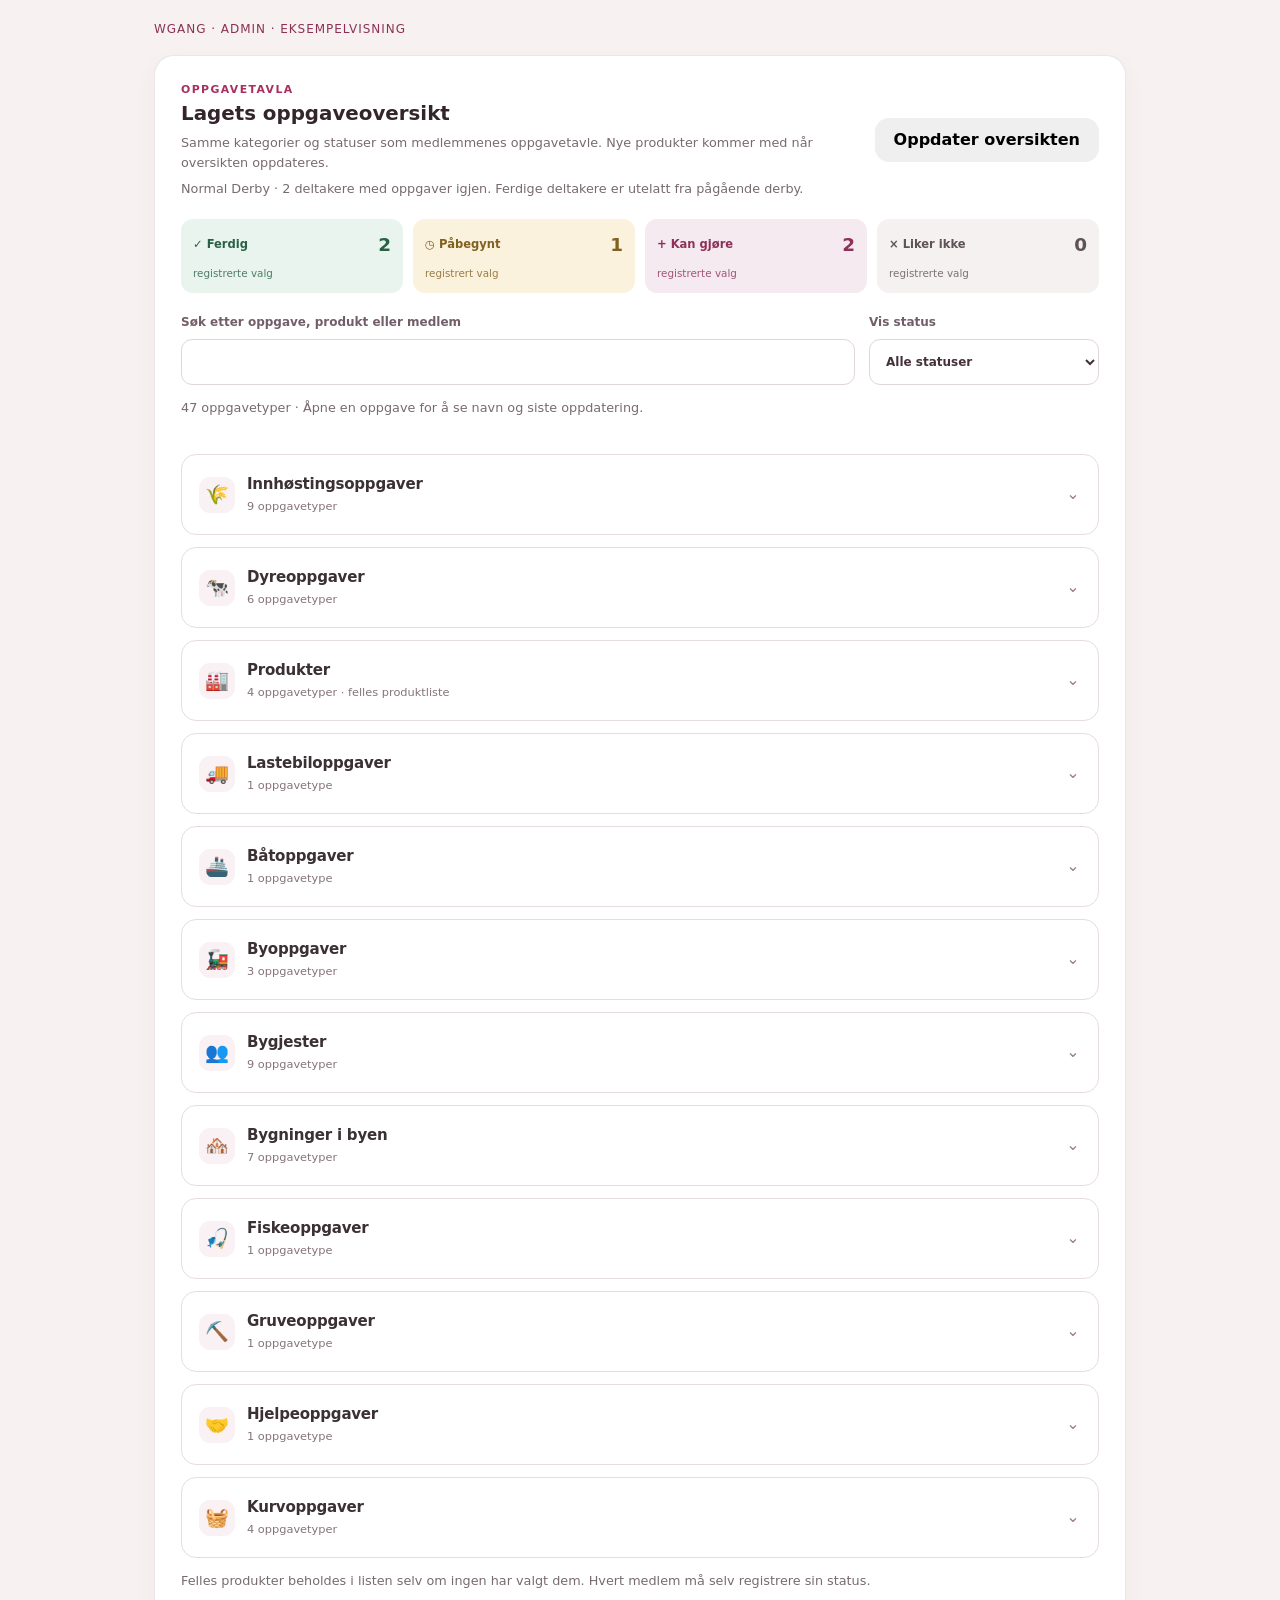
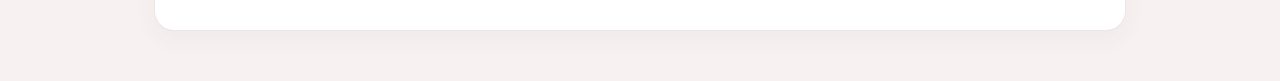
==== Admin-forhandsvisning.html @ 7884551e "Add files via upload" ====
<!doctype html><html lang="no"><head><meta charset="utf-8"><meta name="viewport" content="width=device-width,initial-scale=1"><title>WGANG – ny adminoversikt</title><style>:root{--pink:#a92f60;--pink-dark:#782044;--pink-soft:#f7e5ec;--cream:#fff8ef;--paper:#fffdfa;--ink:#34252c;--muted:#786a70;--border:#eadfe2;--gold:#d9a83d;--shadow:0 20px 60px rgba(81,42,57,.12);--radius:24px;--max:1180px}*{box-sizing:border-box}html{scroll-behavior:smooth}body{margin:0;background:var(--cream);color:var(--ink);font-family:Inter,ui-sans-serif,-apple-system,BlinkMacSystemFont,"Segoe UI",sans-serif;line-height:1.55}button,input,select,textarea{font:inherit}button,a{-webkit-tap-highlight-color:transparent}a{color:inherit;text-decoration:none}.hidden{display:none!important}.eyebrow{margin:0 0 10px;color:var(--pink);font-size:.72rem;font-weight:900;letter-spacing:.18em}.eyebrow.light{color:#fbdbe7}.button{display:inline-flex;align-items:center;justify-content:center;min-height:44px;padding:0 18px;border:1px solid transparent;border-radius:14px;font-weight:800;cursor:pointer;transition:.2s ease}.button:hover{transform:translateY(-1px)}.button-large{min-height:52px;padding:0 24px}.button-primary{background:var(--pink);color:#fff;box-shadow:0 10px 24px rgba(169,47,96,.2)}.button-cream{background:var(--cream);color:var(--pink-dark)}.button-light{background:#fff;color:var(--pink-dark)}.button-ghost{border-color:rgba(255,255,255,.45);color:#fff;background:rgba(255,255,255,.08)}.button-full{width:100%}.site-header{position:absolute;z-index:5;top:0;left:50%;transform:translateX(-50%);width:min(calc(100% - 32px),var(--max));height:88px;display:flex;align-items:center;gap:32px;color:#fff}.brand,.portal-brand{display:flex;align-items:center;gap:11px}.brand img{width:50px;height:50px;object-fit:contain}.brand span,.portal-brand span{display:grid;line-height:1}.brand strong{font-size:1.35rem;letter-spacing:.06em}.brand small{margin-top:6px;font-size:.65rem;opacity:.78}.desktop-nav{display:flex;gap:26px;margin-left:auto;font-weight:700;font-size:.92rem}.desktop-nav a{opacity:.8}.desktop-nav a:hover{opacity:1}.hero{min-height:720px;padding:150px max(28px,calc((100vw - var(--max))/2)) 72px;display:grid;grid-template-columns:1fr 1fr;align-items:center;gap:64px;background:radial-gradient(circle at 85% 12%,#d76492 0,transparent 28%),linear-gradient(135deg,#8f2851,#b9386c 62%,#94264f);color:#fff;overflow:hidden}.hero-copy{max-width:560px}.hero h1{margin:0;font-family:Georgia,serif;font-size:clamp(3.3rem,7vw,6.4rem);line-height:.95;letter-spacing:-.055em}.hero-lead{max-width:550px;margin:26px 0 0;font-size:1.14rem;color:#ffeaf2}.hero-actions{display:flex;gap:12px;margin-top:34px}.hero-proof{display:flex;gap:25px;margin-top:40px;color:#f7d9e4;font-size:.82rem}.hero-proof span{display:grid}.hero-proof b{color:#fff;font-size:1.15rem}.hero-visual{position:relative}.hero-visual picture{display:block;border-radius:36px;overflow:hidden;box-shadow:0 34px 80px rgba(53,10,31,.32);transform:rotate(1.5deg)}.hero-visual img{display:block;width:100%;aspect-ratio:4/5;object-fit:cover}.floating-card{position:absolute;left:-36px;bottom:42px;display:flex;align-items:center;gap:12px;padding:15px 18px;border:1px solid rgba(255,255,255,.4);border-radius:17px;background:rgba(255,250,247,.94);color:var(--ink);box-shadow:var(--shadow);backdrop-filter:blur(12px)}.floating-card div{display:grid}.floating-card small{color:var(--muted);font-weight:800;font-size:.65rem;letter-spacing:.1em}.status-dot{width:11px;height:11px;border-radius:50%;background:#55ad73;box-shadow:0 0 0 6px #e3f3e8}.section{width:min(calc(100% - 40px),var(--max));margin:0 auto;padding:100px 0}.section-heading{max-width:700px}.section-heading h2,.rule-copy h2,.join-section h2{margin:0;font-family:Georgia,serif;font-size:clamp(2.25rem,5vw,4.2rem);line-height:1.05;letter-spacing:-.035em}.section-heading>p:last-child,.rule-copy>p{color:var(--muted);font-size:1.05rem}.value-grid{display:grid;grid-template-columns:repeat(3,1fr);gap:18px;margin-top:46px}.value-grid article{padding:28px;border:1px solid var(--border);border-radius:var(--radius);background:var(--paper);box-shadow:0 12px 30px rgba(69,39,50,.05)}.value-grid article>span{display:inline-grid;place-items:center;width:40px;height:40px;border-radius:12px;background:var(--pink-soft);color:var(--pink);font-weight:900}.value-grid h3{margin:24px 0 7px}.value-grid p{margin:0;color:var(--muted)}.derby-story{display:grid;grid-template-columns:1fr 1fr;gap:70px;align-items:center}.rule-card{padding:54px;border-radius:34px;background:linear-gradient(145deg,#9c2b57,#c54777);color:#fff;box-shadow:var(--shadow)}.rule-card>strong{display:block;font-family:Georgia,serif;font-size:7rem;line-height:1}.rule-card h2{margin:20px 0 12px;font-size:2rem}.rule-card p:last-child{color:#f9dbe6}.text-link{padding:0;border:0;background:none;color:var(--pink);font-weight:900;cursor:pointer}.join-section{width:min(calc(100% - 40px),var(--max));margin-bottom:80px;padding:60px;display:flex;justify-content:space-between;align-items:center;gap:40px;border-radius:34px;background:linear-gradient(135deg,#822348,#ae3262);color:#fff}.join-section>div{max-width:700px}.join-section p:last-child{color:#f6d6e2}.site-footer{padding:64px 20px 42px;display:flex;flex-direction:column;align-items:center;text-align:center;background:#fff}.site-footer img{width:110px;height:110px;object-fit:contain}.site-footer>strong{font-size:2rem;letter-spacing:.12em}.site-footer>span{color:var(--pink);font-family:Georgia,serif;font-style:italic;font-size:1.15rem}.site-footer nav{display:flex;gap:25px;margin:26px 0 34px;font-weight:750}.site-footer small{color:var(--muted)}
.portal{min-height:100vh;background:#f8f4f2}.portal-topbar{position:fixed;z-index:80;top:0;left:0;right:0;height:76px;padding:0 24px;display:flex;align-items:center;border-bottom:1px solid var(--border);background:rgba(255,253,250,.93);backdrop-filter:blur(18px)}.portal-brand img{width:43px;height:43px}.portal-brand strong{letter-spacing:.08em}.portal-brand small{margin-top:4px;color:var(--pink);font-size:.6rem;letter-spacing:.18em}.portal-actions{display:flex;align-items:center;gap:10px;margin-left:auto}.role-switch{padding:9px 12px;border:1px solid var(--border);border-radius:11px;background:#fff;color:var(--pink);font-size:.78rem;font-weight:800;cursor:pointer}.profile-chip{display:flex;align-items:center;gap:9px;padding:5px 12px 5px 5px;border:1px solid var(--border);border-radius:14px;background:#fff;text-align:left}.profile-chip>span:last-child{display:grid}.profile-chip small{color:var(--muted)}.avatar{display:grid;place-items:center;width:34px;height:34px;border-radius:11px;background:var(--pink-soft);color:var(--pink);font-weight:900}.icon-button{display:grid;place-items:center;width:42px;height:42px;padding:0;border:1px solid var(--border);border-radius:12px;background:#fff;cursor:pointer}.menu-toggle{display:none}.menu-toggle span{width:18px;height:2px;margin:2px;background:var(--ink)}.close-portal{font-size:1.5rem}.portal-shell{display:grid;grid-template-columns:250px 1fr;padding-top:76px;min-height:100vh}.sidebar{position:fixed;top:76px;bottom:0;width:250px;padding:24px 15px;display:flex;flex-direction:column;border-right:1px solid var(--border);background:#fffdfa}.main-nav{display:grid;gap:5px}.main-nav a{display:flex;align-items:center;gap:12px;min-height:48px;padding:0 14px;border-radius:13px;color:var(--muted);font-weight:750}.main-nav a>span{display:grid;place-items:center;width:27px;font-size:1.15rem}.main-nav a:hover,.main-nav a.active{background:var(--pink-soft);color:var(--pink)}.main-nav em{margin-left:auto;display:grid;place-items:center;min-width:22px;height:22px;border-radius:20px;background:var(--pink);color:#fff;font-style:normal;font-size:.7rem}.sidebar-footer{margin-top:auto;padding:16px;display:flex;align-items:center;gap:10px;border-top:1px solid var(--border)}.sidebar-footer img{width:37px}.sidebar-footer div{display:grid}.sidebar-footer span{color:var(--muted);font-size:.72rem}.portal-main{grid-column:2;padding:46px clamp(24px,4vw,60px) 80px;outline:none}.page{display:none;max-width:1120px;margin:auto}.page.active{display:block}.page-heading{display:flex;align-items:flex-start;justify-content:space-between;gap:20px;margin-bottom:30px}.page-heading h1{margin:0;font-family:Georgia,serif;font-size:clamp(2.2rem,4vw,3.7rem);line-height:1.05;letter-spacing:-.035em}.page-heading p:last-child{margin:8px 0 0;color:var(--muted)}.account-label,.badge{display:inline-flex;padding:7px 10px;border-radius:999px;background:var(--pink-soft);color:var(--pink);font-size:.67rem;font-weight:900;letter-spacing:.1em}.spotlight-card{position:relative;overflow:hidden;margin-bottom:18px;padding:34px 38px;border-radius:28px;background:linear-gradient(135deg,#8b2850,#bd3d70);color:#fff;box-shadow:0 18px 45px rgba(126,30,70,.2)}.spotlight-card h2{margin:0;font-size:2rem}.spotlight-card>div{max-width:680px}.spotlight-card p:not(.eyebrow){color:#f5d9e4}.spotlight-progress{display:flex;align-items:center;gap:18px;margin:25px 0}.spotlight-progress>div:first-child{display:grid;min-width:70px}.spotlight-progress strong{font-size:1.55rem}.spotlight-progress small{color:#f3cbd9}.spotlight-progress .progress-track{flex:1}.spotlight-icon{position:absolute;right:32px;top:10px;color:rgba(255,255,255,.12);font-size:10rem}.metric-grid{display:grid;grid-template-columns:repeat(4,1fr);gap:14px;margin-bottom:18px}.metric-grid article,.portal-card{border:1px solid var(--border);border-radius:22px;background:#fff;box-shadow:0 10px 30px rgba(72,43,53,.045)}.metric-grid article{padding:21px}.metric-grid span,.metric-grid small{display:block;color:var(--muted);font-size:.78rem}.metric-grid strong{display:block;margin:7px 0 5px;font-size:1.75rem}.dashboard-grid{display:grid;grid-template-columns:1fr 1fr;gap:18px}.portal-card{padding:26px}.card-header{display:flex;align-items:flex-start;justify-content:space-between;gap:15px}.card-kicker{margin:0 0 4px;color:var(--pink);font-size:.68rem;font-weight:900;letter-spacing:.13em}.portal-card h2{margin:0;font-size:1.24rem}.card-action{padding:6px;border:0;background:none;color:var(--pink);font-size:.78rem;font-weight:850;cursor:pointer}.task-list,.news-list,.strategy-list{list-style:none;margin:20px 0 0;padding:0}.task-list li,.news-list li{display:flex;align-items:center;gap:12px;padding:13px 0;border-top:1px solid var(--border)}.task-list li:first-child,.news-list li:first-child{border-top:0}.task-icon{display:grid;place-items:center;width:40px;height:40px;border-radius:12px;background:var(--cream)}.task-list div,.news-list div{display:grid;flex:1}.task-list small,.news-list small{color:var(--muted)}.news-list>li>span{width:8px;height:8px;border-radius:50%;background:var(--pink)}.progress-track{height:10px;overflow:hidden;border-radius:10px;background:#eee4e7}.progress-track span{display:block;height:100%;width:66.66%;border-radius:inherit;background:linear-gradient(90deg,var(--pink),#d5658e)}.progress-track.light{background:rgba(255,255,255,.22)}.progress-track.light span{background:#fff}.derby-layout{display:grid;grid-template-columns:1.2fr .8fr;gap:18px;margin-bottom:18px}.derby-score{display:flex;align-items:end;gap:12px;margin:28px 0 14px}.derby-score strong{font-size:3rem;line-height:1}.derby-score span{color:var(--muted)}input[type=range]{width:100%;accent-color:var(--pink);margin:18px 0}.derby-facts{display:grid;grid-template-columns:repeat(3,1fr);gap:10px;margin:15px 0 22px}.derby-facts div{padding:14px;border-radius:14px;background:var(--cream)}.derby-facts span{display:block;color:var(--muted);font-size:.74rem}.derby-facts select{max-width:100%;border:0;background:transparent;font-weight:800}.choice-grid{display:grid;gap:9px;margin-top:18px}.choice-button{padding:14px;border:1px solid var(--border);border-radius:14px;background:#fff;text-align:left;cursor:pointer}.choice-button strong,.choice-button small{display:block}.choice-button small{color:var(--muted)}.choice-button.selected{border-color:var(--pink);background:var(--pink-soft)}.helper-text{color:var(--muted);font-size:.8rem}.strategy-list{padding-left:18px;list-style:disc;color:var(--muted)}hr{margin:25px 0;border:0;border-top:1px solid var(--border)}.filter-bar{display:grid;grid-template-columns:1fr 220px;gap:12px;margin-bottom:18px}.filter-bar input,.filter-bar select,.dialog-card input,.dialog-card textarea{width:100%;padding:13px 14px;border:1px solid var(--border);border-radius:13px;background:#fff}.member-grid{display:grid;grid-template-columns:repeat(2,1fr);gap:16px}.member-card{padding:22px;border:1px solid var(--border);border-radius:20px;background:#fff}.member-head,.member-identity{display:flex;align-items:center;gap:11px}.member-head{justify-content:space-between}.member-identity h3{margin:0}.member-role{color:var(--muted);font-size:.75rem}.member-status{padding:6px 9px;border-radius:999px;font-size:.67rem;font-weight:850}.status-joined{background:#e6f4ea;color:#34714b}.status-finished{background:#e9ecfb;color:#455db2}.status-pause{background:#f4ece3;color:#8a643b}.status-waiting{background:#f8e7e7;color:#a34646}.member-info{display:grid;grid-template-columns:1fr 1fr;gap:10px;margin:18px 0 12px}.member-info div{padding:10px;border-radius:12px;background:var(--cream)}.member-info span{display:block;color:var(--muted);font-size:.7rem}.tag-list{display:flex;flex-wrap:wrap;gap:6px;margin-top:15px}.task-tag{padding:5px 8px;border-radius:999px;font-size:.68rem}.task-tag.like{background:#eaf4ec;color:#34714b}.task-tag.dislike{background:#f5eaea;color:#984a4a}.preference-list{display:grid;gap:1px}.preference-row{display:grid;grid-template-columns:180px 1fr;align-items:center;gap:16px;padding:15px 0;border-bottom:1px solid var(--border)}.preference-actions{display:grid;grid-template-columns:repeat(4,1fr);gap:7px}.preference-actions button{padding:9px 6px;border:1px solid var(--border);border-radius:10px;background:#fff;font-size:.75rem;cursor:pointer}.preference-actions button.selected{border-color:var(--pink);background:var(--pink-soft);color:var(--pink)}.discussion-grid,.wiki-grid,.admin-module-grid{display:grid;grid-template-columns:repeat(2,1fr);gap:16px}.discussion-grid article,.wiki-grid article{padding:26px;border:1px solid var(--border);border-radius:22px;background:#fff}.discussion-grid article{display:flex;gap:16px}.discussion-grid article>span,.wiki-grid article>span{display:grid;place-items:center;width:46px;height:46px;flex:none;border-radius:14px;background:var(--pink-soft);color:var(--pink);font-weight:900}.discussion-grid h2,.wiki-grid h2{margin:2px 0 6px}.discussion-grid p:last-child,.wiki-grid p{margin:0;color:var(--muted)}.wiki-grid article>span{margin-bottom:28px}.table-wrap{overflow:auto}table{width:100%;border-collapse:collapse}th,td{padding:12px;border-bottom:1px solid var(--border);text-align:left;white-space:nowrap}th{color:var(--muted);font-size:.7rem;letter-spacing:.08em}.table-action{padding:7px 9px;border:0;border-radius:9px;background:var(--pink-soft);color:var(--pink);font-weight:800}.admin-only{display:none}.admin-mode .admin-only{display:block}.admin-mode a.admin-only{display:flex}.bottom-nav{display:none}dialog{width:min(520px,calc(100% - 28px));padding:0;border:0;border-radius:22px;box-shadow:var(--shadow)}dialog::backdrop{background:rgba(50,29,38,.58)}.dialog-card{padding:26px}.dialog-card label{display:grid;gap:6px;margin-top:14px;font-weight:750}.dialog-card .button-full{margin-top:20px}
@media(max-width:900px){.desktop-nav{display:none}.hero{grid-template-columns:1fr;gap:48px;padding-top:132px}.hero-copy{max-width:720px}.hero-visual{max-width:650px}.hero-visual img{aspect-ratio:16/10}.value-grid{grid-template-columns:1fr}.derby-story{grid-template-columns:1fr}.join-section{align-items:flex-start;flex-direction:column}.metric-grid{grid-template-columns:repeat(2,1fr)}.sidebar{transform:translateX(-105%);z-index:76;box-shadow:var(--shadow);transition:.25s}.sidebar.open{transform:translateX(0)}.portal-shell{grid-template-columns:1fr}.portal-main{grid-column:1}.menu-toggle{display:flex;flex-direction:column;justify-content:center}.profile-chip span:last-child{display:none}}
@media(max-width:620px){.site-header{height:76px;width:calc(100% - 24px);gap:10px}.brand img{width:42px;height:42px}.brand small{display:none}.brand strong{font-size:1.1rem}.site-header .button{margin-left:auto;min-height:40px;padding:0 12px;font-size:.78rem}.hero{min-height:auto;padding:118px 20px 58px;gap:38px}.hero h1{font-size:3.55rem}.hero-lead{font-size:1rem}.hero-actions{display:grid}.hero-proof{justify-content:space-between;gap:10px}.hero-visual picture{border-radius:25px;transform:none}.hero-visual img{aspect-ratio:4/3}.floating-card{left:12px;bottom:12px}.section{width:calc(100% - 32px);padding:72px 0}.value-grid{margin-top:30px}.rule-card{padding:34px 28px}.rule-card>strong{font-size:5.4rem}.join-section{width:calc(100% - 24px);padding:35px 26px;margin-bottom:50px}.site-footer img{width:95px;height:95px}.portal-topbar{height:66px;padding:0 10px}.portal-brand img{width:37px}.role-switch{display:none}.close-portal{width:38px;height:38px}.portal-shell{padding-top:66px}.sidebar{top:66px}.portal-main{padding:30px 14px 100px}.page-heading{display:block}.account-label{display:inline-flex;margin-top:12px}.spotlight-card{padding:27px 23px}.spotlight-icon{display:none}.spotlight-progress{display:block}.spotlight-progress .progress-track{margin-top:12px}.metric-grid{gap:9px}.metric-grid article{padding:16px}.metric-grid strong{font-size:1.4rem}.dashboard-grid,.derby-layout,.member-grid,.discussion-grid,.wiki-grid,.admin-module-grid{grid-template-columns:1fr}.portal-card{padding:20px}.derby-facts{grid-template-columns:1fr 1fr}.filter-bar{grid-template-columns:1fr}.preference-row{grid-template-columns:1fr}.preference-actions{grid-template-columns:1fr 1fr}.bottom-nav{position:fixed;z-index:75;left:8px;right:8px;bottom:max(8px,env(safe-area-inset-bottom));display:grid;grid-template-columns:repeat(4,1fr);padding:7px;border:1px solid var(--border);border-radius:18px;background:rgba(255,253,250,.96);box-shadow:0 15px 40px rgba(63,34,44,.18);backdrop-filter:blur(16px)}.bottom-nav a{display:grid;justify-items:center;padding:4px;color:var(--muted)}.bottom-nav a.active{color:var(--pink)}.bottom-nav span{font-size:1.1rem}.bottom-nav small{font-size:.61rem;font-weight:850}}

/* v0.7 Community Foundation */
.auth-dialog{width:min(520px,calc(100% - 24px));background:transparent}.auth-card{position:relative;padding:32px;border-radius:26px;background:#fff}.auth-close{position:absolute;right:16px;top:16px}.auth-logo{width:72px;height:72px;object-fit:contain}.auth-card h2{margin:5px 0 8px;font-size:2rem}.auth-intro{color:var(--muted)}.auth-tabs{display:grid;grid-template-columns:1fr 1fr;gap:6px;margin:22px 0;padding:5px;border-radius:14px;background:var(--cream)}.auth-tabs button{padding:11px;border:0;border-radius:10px;background:transparent;font-weight:850;cursor:pointer}.auth-tabs button.active{background:#fff;color:var(--pink);box-shadow:0 4px 14px rgba(72,43,53,.08)}.auth-form{display:grid;gap:14px}.auth-form label{display:grid;gap:6px;font-weight:750}.auth-form input{width:100%;padding:13px 14px;border:1px solid var(--border);border-radius:13px;background:#fff}.check-label{grid-template-columns:auto 1fr!important;align-items:start}.check-label input{width:auto;margin-top:3px;accent-color:var(--pink)}.form-message{min-height:20px;margin:0;color:var(--pink);font-size:.84rem;font-weight:750}.form-message.success{color:#34714b}.auth-hint{padding:12px;border-radius:12px;background:var(--cream);color:var(--muted);font-size:.76rem;line-height:1.6}.approval-list{display:grid;gap:10px;margin-top:18px}.approval-item{display:flex;align-items:center;justify-content:space-between;gap:16px;padding:15px;border:1px solid var(--border);border-radius:15px}.approval-item small{display:block;color:var(--muted)}.approval-actions{display:flex;gap:7px}.button-small{min-height:36px;padding:0 12px;font-size:.75rem}.button-danger{border:1px solid #eed5d5;background:#fff;color:#a34646}.empty-state{padding:22px;border-radius:14px;background:var(--cream);color:var(--muted);text-align:center}.admin-summary{margin-bottom:18px}.admin-status-grid{display:grid;grid-template-columns:repeat(4,1fr);gap:10px;margin-top:20px}.admin-status-grid article{padding:16px;border-radius:15px;background:var(--cream)}.admin-status-grid span,.admin-status-grid small{display:block;color:var(--muted);font-size:.74rem}.admin-status-grid strong{display:block;margin:4px 0;font-size:1.7rem}.role-select{padding:7px;border:1px solid var(--border);border-radius:9px;background:#fff}.logout-note{font-size:.7rem;color:var(--muted)}
@media(max-width:620px){.auth-card{padding:26px 20px}.approval-item{align-items:flex-start;flex-direction:column}.admin-status-grid{grid-template-columns:1fr 1fr}.approval-actions{width:100%}.approval-actions .button{flex:1}.portal-actions .admin-only{display:none!important}}

/* v0.7.3 – Derby Preference Foundation */
.admin-preference-card{margin-bottom:18px}.preference-summary-grid{display:grid;grid-template-columns:1fr 1fr;gap:10px;margin:20px 0}.preference-summary-grid article{padding:16px;border-radius:15px;background:var(--cream)}.preference-summary-grid span,.preference-summary-grid small{display:block;color:var(--muted);font-size:.74rem}.preference-summary-grid strong{display:block;margin:5px 0;font-size:1rem}.recommendation{display:inline-flex;padding:6px 9px;border-radius:999px;font-size:.67rem;font-weight:850}.recommend-keep{background:#e6f4ea;color:#34714b}.recommend-watch{background:#edf0fa;color:#455db2}.recommend-clear{background:#f8e7e7;color:#a34646}.recommend-unknown{background:#f4ece3;color:#8a643b}@media(max-width:620px){.preference-summary-grid{grid-template-columns:1fr}}
body.is-busy{cursor:progress}body.is-busy button,body.is-busy input,body.is-busy select,body.is-busy textarea{pointer-events:none}.auth-hint{line-height:1.5}

.text-button{padding:4px;border:0;background:transparent;color:var(--pink);font-weight:800;cursor:pointer;text-align:center}.password-success{padding:14px;border-radius:12px;background:#eaf4ec;color:#34714b}

/* v0.18.0.79 – nyeste viktige kunngjøring på forsiden */
.neighborhood-news-card{grid-column:1/-1}.neighborhood-news-preview{margin:16px 0 0;color:var(--muted);font-size:1rem;line-height:1.7}.neighborhood-news-footer{display:flex;align-items:center;justify-content:space-between;gap:16px;margin-top:18px;padding-top:14px;border-top:1px solid var(--border)}.neighborhood-news-footer .helper-text{margin:0}.neighborhood-news-more{min-height:44px;padding:8px 4px;text-align:right}.notification-focus-target{scroll-margin-top:100px}
@media(max-width:620px){.neighborhood-news-footer{align-items:flex-end}.neighborhood-news-more{flex:none}}

/* v0.18.0.80 – separate innholdssider */
[data-page="announcements"] .content-section,[data-page="discussions"] .content-section{max-width:920px}

/* v0.8.2 – tydelig status for funksjoner som ennå ikke har reelle data */
.development-badge{display:inline-flex;align-items:center;justify-content:center;padding:7px 10px;border-radius:999px;background:#f3eadc;color:#8a643b;font-size:.67rem;font-weight:900;letter-spacing:.08em;white-space:nowrap}.development-card{border-style:dashed}.development-copy{margin:10px 0 0;color:var(--muted);line-height:1.65}.development-note{display:grid;gap:3px;margin:18px 0;padding:13px 15px;border-radius:14px;background:var(--cream);color:var(--ink)}.development-note span{font-size:.82rem;color:var(--muted)}.development-note-light{background:rgba(255,255,255,.16);color:#fff}.development-note-light span{color:rgba(255,255,255,.8)}.hidden-development-metric{display:none!important}.muted-placeholder-grid{margin-top:16px;opacity:.72}.wiki-intro-card{margin-bottom:18px}.wiki-intro-card h2,.community-tip-card h2{margin:5px 0 9px}.wiki-intro-card p:last-child,.community-tip-card p:last-child{color:var(--muted);line-height:1.65}.tips-grid{display:grid;grid-template-columns:repeat(2,1fr);gap:16px;margin-bottom:18px}.tip-card{display:flex;gap:16px;padding:24px;border:1px solid var(--border);border-radius:22px;background:#fff}.tip-icon{display:grid;place-items:center;width:48px;height:48px;flex:none;border-radius:14px;background:var(--cream);font-size:1.45rem}.tip-card h2{margin:2px 0 7px;font-size:1.2rem}.tip-card p:last-child{margin:0;color:var(--muted);line-height:1.55}.community-tip-card{background:linear-gradient(135deg,#fffaf3,#fff)}
@media(max-width:620px){.tips-grid{grid-template-columns:1fr}.tip-card{padding:20px}.page-heading>.development-badge{margin-top:12px}}

/* v0.9.0 – Community content */
.content-section { margin-bottom: 1.25rem; }
.post-list { display: grid; gap: 1rem; margin-top: 1rem; }
.content-post { padding: 1rem; border: 1px solid var(--line, #eadde0); border-radius: 18px; background: rgba(255,255,255,.72); }
.content-post h3 { margin: .35rem 0 .55rem; font-size: 1.15rem; }
.content-post p { margin: 0; line-height: 1.55; }
.content-post footer { display: flex; flex-wrap: wrap; gap: .45rem .8rem; align-items: center; margin-top: .85rem; color: var(--muted, #7b7073); font-size: .82rem; }
.content-post footer time { margin-left: auto; }
.content-category { display: inline-flex; padding: .3rem .55rem; border-radius: 999px; background: #fff3e5; color: #8b5a24; font-size: .72rem; font-weight: 800; letter-spacing: .05em; text-transform: uppercase; }
.content-actions { margin-left: auto; }
.approval-card p { margin: .45rem 0 0; color: var(--muted, #70676a); line-height: 1.45; }
.dialog-card textarea { resize: vertical; }
@media (max-width: 700px) {
  .content-post footer time { margin-left: 0; width: 100%; }
  .content-section .card-header { align-items: flex-start; gap: .8rem; }
  .content-section .card-header .button { width: auto; min-width: 0; }
}

/* v0.9.1 – grupperte oppgavepreferanser og PWA-veiledning */
.preference-group{margin-bottom:22px;padding:0 18px 4px;border:1px solid var(--border);border-radius:18px;background:#fff}.preference-group-heading{display:flex;align-items:center;gap:12px;padding:18px 0 10px;border-bottom:1px solid var(--border)}.preference-group-heading>span{font-size:1.55rem}.preference-group-heading h2{margin:0;font-size:1.05rem}.preference-group-heading p{margin:3px 0 0;color:var(--muted);font-size:.76rem}.install-guide-card{margin-top:18px}.install-guide-grid{display:grid;grid-template-columns:1fr 1fr;gap:12px;margin-top:18px}.install-guide-grid>div{padding:16px;border-radius:14px;background:var(--cream)}.install-guide-grid p{margin:6px 0 0;color:var(--muted);line-height:1.55}.hidden{display:none!important}@media(max-width:620px){.install-guide-grid{grid-template-columns:1fr}.preference-group{padding:0 12px 4px}.preference-group-heading{padding-top:14px}}

/* v0.10.0 */
.notification-badge{display:inline-flex;align-items:center;justify-content:center;min-width:1.4rem;height:1.4rem;padding:0 .35rem;border-radius:999px;background:#c84d72;color:#fff;font-size:.75rem;margin-left:auto}.hidden{display:none!important}.admin-action-list{display:grid;gap:.75rem}.action-item{display:flex;gap:.75rem;align-items:center;width:100%;border:1px solid rgba(80,50,60,.12);background:#fff;border-radius:14px;padding:.9rem 1rem;text-align:left}.action-item strong{display:grid;place-items:center;min-width:2rem;height:2rem;border-radius:999px;background:#f7dbe4}.published-derby-summary{display:flex;flex-direction:column;gap:.2rem;padding:1rem;border-radius:14px;background:rgba(247,219,228,.45)}.published-derby-summary strong{font-size:1.15rem}.derby-published-info{margin-top:1rem;padding:1rem;border-radius:14px;background:#fff8f3}.derby-published-info:empty{display:none}.form-grid{display:grid;grid-template-columns:1fr 1fr;gap:.8rem}.preference-member-detail{margin-top:1.5rem}.preference-member-grid{display:grid;grid-template-columns:repeat(auto-fit,minmax(220px,1fr));gap:.75rem}.preference-member-card{padding:1rem;border:1px solid rgba(80,50,60,.12);border-radius:14px;background:#fff}.preference-member-card h4{margin:.1rem 0 .6rem}.preference-member-card p{margin:.25rem 0;font-size:.9rem}@media(max-width:640px){.form-grid{grid-template-columns:1fr}}

/* v0.11.0 – profiles, privacy and language foundation */
.language-picker select{border:1px solid rgba(116,45,79,.16);background:#fff9f2;border-radius:14px;padding:10px 12px;font:inherit;font-weight:700;color:#6f2948;max-width:132px}.member-card-clickable{cursor:pointer;transition:transform .15s ease,box-shadow .15s ease}.member-card-clickable:active{transform:scale(.99)}.profile-open-hint{display:inline-block;margin-top:12px;font-size:.84rem;font-weight:800;color:#b52f67}.profile-dialog{width:min(680px,94vw);max-height:92vh;border:0;border-radius:28px;padding:0}.profile-dialog::backdrop{background:rgba(70,37,52,.45);backdrop-filter:blur(3px)}.profile-dialog-card{max-height:92vh;overflow:auto}.profile-public-view h3,.profile-edit-section h3{margin:0 0 12px}.profile-public-view>p{font-size:1.05rem;line-height:1.65;white-space:pre-wrap}.profile-detail-grid{display:grid;grid-template-columns:repeat(2,minmax(0,1fr));gap:10px;margin-top:18px}.profile-detail-grid>div{background:#fff8ed;border-radius:16px;padding:14px}.profile-detail-grid span{display:block;font-size:.76rem;color:#8e7b81;margin-bottom:5px}.profile-detail-grid strong{display:block}.profile-divider{height:1px;background:#eadde2;margin:24px 0}.profile-edit-section{margin-top:8px}.profile-edit-section select{width:100%;padding:14px;border:1px solid #e7d9de;border-radius:14px;background:white;font:inherit}.hidden{display:none!important}@media(max-width:720px){.language-picker select{max-width:76px;padding:9px 6px;font-size:.84rem}.profile-detail-grid{grid-template-columns:1fr}.portal-actions{gap:6px}}

/* v0.12.0 role visibility */
.leadership-only{display:none}
.leadership-mode .leadership-only{display:block}
.leadership-mode a.leadership-only{display:flex}
.admin-access-only{display:none}
.admin-access-mode .admin-access-only{display:block}
.admin-access-mode a.admin-access-only{display:flex}
.owner-only{display:none!important}
body:not(.owner-mode) .owner-only{display:none!important}
.derby-editor-actions{display:grid;grid-template-columns:1fr 1fr;gap:10px;margin-top:20px}
@media(max-width:620px){.derby-editor-actions{grid-template-columns:1fr}}
.owner-mode .owner-only{display:inline-flex!important}


/* v0.13.0 – compact language picker + Leadership Chat */
.language-picker-flags select{width:56px;min-width:56px;padding:.55rem .5rem;text-align:center;font-size:1.15rem;border-radius:999px;appearance:auto}
.leadership-message-list{display:flex;flex-direction:column;gap:12px;max-height:520px;overflow:auto;overscroll-behavior:contain;-webkit-overflow-scrolling:touch;padding:4px 2px 34px}
.leadership-message{max-width:86%;padding:12px 14px;border-radius:16px;background:var(--surface-soft,#f7eef2);border:1px solid rgba(169,47,96,.12)}
.leadership-message.own{margin-left:auto;background:#f8e4ec}
.leadership-message-head{display:flex;justify-content:space-between;gap:14px;align-items:center;margin-bottom:6px}.leadership-message-head small{opacity:.65;white-space:nowrap}.leadership-message p{margin:0;white-space:pre-wrap;overflow-wrap:anywhere}.leadership-message-tools{margin-top:8px;text-align:right}.leadership-message-form{border-top:1px solid rgba(0,0,0,.08);padding-top:18px}.leadership-message-form textarea{width:100%;resize:vertical}.leadership-message-actions{display:flex;justify-content:flex-end;margin-top:10px}
@media(max-width:680px){.leadership-message{max-width:94%}.language-picker-flags select{width:50px;min-width:50px;padding:.45rem .35rem}}

/* v0.15.0 – Admin structure, language menu and role-safe navigation */
.language-menu{position:relative}
.language-button{display:flex;align-items:center;gap:5px;min-width:52px;height:42px;padding:0 10px;border:1px solid var(--border);border-radius:13px;background:#fff;font-size:1.15rem;cursor:pointer}
.language-chevron{font-size:.8rem;color:var(--muted)}
.language-dropdown{position:absolute;right:0;top:48px;z-index:120;min-width:170px;padding:8px;border:1px solid var(--border);border-radius:16px;background:#fff;box-shadow:var(--shadow)}
.language-dropdown button{display:flex;width:100%;gap:10px;padding:11px 12px;border:0;border-radius:10px;background:transparent;text-align:left;font:inherit;cursor:pointer}
.language-dropdown button:hover{background:var(--pink-soft)}
.admin-hub-grid{display:grid;grid-template-columns:repeat(2,1fr);gap:14px;margin-bottom:22px}
.admin-hub-card{display:flex;align-items:center;gap:14px;padding:20px;border:1px solid var(--border);border-radius:18px;background:#fff;text-align:left;cursor:pointer}
.admin-hub-card>span{font-size:1.5rem}.admin-hub-card strong,.admin-hub-card small{display:block}.admin-hub-card small{color:var(--muted);font-weight:400}
.admin-hub-card:hover{border-color:var(--pink);background:var(--pink-soft)}
.admin-module{display:none!important}
.admin-module.admin-module-active{display:block!important;margin-top:16px}
.admin-back-button{margin-bottom:14px}
body:not(.leadership-mode) [data-page="leadership"],body:not(.leadership-mode) [data-route="leadership"]{display:none!important}

/* Private én-til-én-meldinger */
.private-message-layout{display:grid;grid-template-columns:320px minmax(0,1fr);gap:18px;align-items:stretch}
.private-conversation-sidebar,.private-chat-card{min-height:620px}
.private-recipient-picker{display:grid;gap:7px;margin-top:20px;font-weight:800}
.private-recipient-picker select{width:100%;padding:12px;border:1px solid var(--border);border-radius:12px;background:#fff}
.private-conversation-list{display:grid;gap:7px;margin-top:22px}
.private-conversation-row{display:grid;grid-template-columns:38px minmax(0,1fr) auto;align-items:center;gap:10px;width:100%;padding:10px;border:1px solid transparent;border-radius:14px;background:transparent;text-align:left;cursor:pointer}
.private-conversation-row:hover,.private-conversation-row.active{border-color:var(--border);background:var(--pink-soft)}
.private-conversation-row>span:nth-child(2){display:grid;min-width:0}
.private-conversation-row small{overflow:hidden;color:var(--muted);text-overflow:ellipsis;white-space:nowrap}
.private-conversation-row>b{display:grid;place-items:center;min-width:23px;height:23px;padding:0 6px;border-radius:999px;background:var(--pink);color:#fff;font-size:.7rem}
.private-chat-card{display:flex;flex-direction:column}
.private-conversation-empty{display:grid;place-items:center;align-content:center;flex:1;text-align:center;color:var(--muted)}
.private-conversation-empty>span{font-size:3rem;color:var(--pink)}
.private-conversation-empty h2{margin:14px 0 0;color:var(--ink)}
.private-chat-head{display:flex;align-items:center;justify-content:space-between;gap:12px;padding-bottom:16px;border-bottom:1px solid var(--border)}
.private-chat-head h2{margin:0}.private-chat-back{display:none}.private-lock-note{color:var(--muted);font-size:.75rem;font-weight:750}
.private-message-list{display:flex;flex-direction:column;gap:10px;height:390px;overflow-y:auto;padding:22px 4px}
.private-message-bubble{max-width:78%;padding:11px 14px;border-radius:17px;background:var(--cream)}
.private-message-bubble.own{align-self:flex-end;border-bottom-right-radius:5px;background:var(--pink-soft)}
.private-message-bubble.received{align-self:flex-start;border-bottom-left-radius:5px}
.private-message-bubble p{margin:0;overflow-wrap:anywhere}.private-message-bubble small{display:block;margin-top:6px;color:var(--muted);font-size:.68rem}
.private-message-form{display:grid;gap:8px;margin-top:auto;padding-top:16px;border-top:1px solid var(--border)}
.private-message-form textarea{width:100%;resize:vertical;padding:13px;border:1px solid var(--border);border-radius:13px}
.private-message-actions{display:flex;justify-content:flex-end}
.member-card-actions{display:flex;align-items:center;justify-content:space-between;gap:10px;margin-top:14px}.member-message-button{font-weight:800}

@media(max-width:760px){
  .private-message-layout{grid-template-columns:1fr}.private-conversation-sidebar,.private-chat-card{min-height:0}
  .private-chat-card{display:none}.private-message-layout:has(#privateConversationActive:not(.hidden)) .private-conversation-sidebar{display:none}.private-message-layout:has(#privateConversationActive:not(.hidden)) .private-chat-card{display:flex}
  .private-chat-back{display:inline-flex}.private-lock-note{font-size:.65rem}.private-message-list{height:52vh;min-height:330px}.private-message-bubble{max-width:88%}
  .member-card-actions{align-items:flex-start;flex-direction:column}
}
body:not(.admin-access-mode) [data-page="admin"],body:not(.admin-access-mode) [data-admin-route]{display:none!important}
@media(max-width:620px){.admin-hub-grid{grid-template-columns:1fr}.language-dropdown{right:-10px}}

/* v0.15.1 – clean page routing and nested Admin navigation */
.page{display:none!important}
.page.active{display:block!important}
.admin-nav-group{display:block}
.admin-nav-toggle{width:100%;display:grid;grid-template-columns:28px 1fr auto 20px;align-items:center;gap:10px;padding:13px 16px;border:0;border-radius:14px;background:transparent;color:var(--ink);font:inherit;font-weight:700;text-align:left;cursor:pointer}
.admin-nav-toggle:hover{background:var(--pink-soft)}
.admin-nav-chevron{font-size:.8rem;text-align:right}
.admin-subnav{padding:2px 0 6px 30px}
.admin-subnav a{font-size:.92rem;padding:10px 12px!important;border-radius:12px}
.admin-subnav a.active{background:var(--pink-soft);color:var(--pink-dark)}
.admin-module-panel{display:block}
.admin-module{display:none!important}
.admin-module.admin-module-active{display:block!important}
.admin-module.admin-module-active.hidden{display:none!important}
.admin-hub-grid,.admin-back-button{display:none!important}

/* v0.15.2 – mobile navigation + strict role visibility hotfix */

/* Role visibility must override generic layout rules. */
body:not(.leadership-mode) .leadership-only,
body:not(.leadership-mode) [data-page="leadership"] {
  display: none !important;
}

body:not(.admin-access-mode) .admin-access-only,
body:not(.admin-access-mode) .admin-nav-group,
body:not(.admin-access-mode) #adminSubnav,
body:not(.admin-access-mode) [data-page="admin"] {
  display: none !important;
}

body:not(.admin-mode) .admin-only {
  display: none !important;
}

/* Keep the drawer usable on short mobile screens. */
.side-menu,
.sidebar,
.side-nav {
  max-height: 100dvh;
}

.side-menu,
.sidebar {
  overflow: hidden;
}

.side-nav {
  overflow-y: auto;
  overflow-x: hidden;
  overscroll-behavior: contain;
  -webkit-overflow-scrolling: touch;
  padding-bottom: max(120px, calc(env(safe-area-inset-bottom) + 100px));
}

.admin-subnav {
  padding-bottom: 12px;
}

.admin-subnav a {
  min-height: 44px;
  padding-top: 8px !important;
  padding-bottom: 8px !important;
}

@media (max-width: 760px) {
  .admin-subnav {
    padding-left: 24px;
  }
  .admin-subnav a {
    font-size: .88rem;
    line-height: 1.2;
  }
  .side-menu-footer,
  .sidebar-footer {
    position: static !important;
    margin-top: 28px;
  }
}

/* v0.16.0 – notifications */
.notification-menu{position:relative}.notification-button{position:relative;width:42px;height:42px;border:1px solid var(--border);border-radius:13px;background:#fff;font-size:1.05rem;cursor:pointer}.notification-button .notification-badge{position:absolute;right:-6px;top:-7px}
.notification-dropdown{position:absolute;right:0;top:48px;z-index:150;width:min(360px,calc(100vw - 24px));max-height:65vh;overflow:auto;padding:10px;border:1px solid var(--border);border-radius:18px;background:#fff;box-shadow:var(--shadow)}
.notification-dropdown-head{display:flex;align-items:center;justify-content:space-between;padding:4px 5px 10px}.notification-dropdown-head button{border:0;background:transparent;font-size:1.4rem;cursor:pointer}
.notification-item{display:flex;width:100%;flex-direction:column;gap:4px;padding:12px;border:0;border-radius:12px;background:transparent;text-align:left;cursor:pointer}.notification-item:hover{background:var(--pink-soft)}.notification-item span{font-size:.88rem;color:var(--muted)}
.whats-new-card{margin-bottom:18px}.notification-count-pill{display:grid;place-items:center;min-width:32px;height:32px;padding:0 8px;border-radius:999px;background:var(--pink-soft);font-weight:800;color:var(--pink-dark)}
.notification-setting-list{display:grid;gap:10px;margin:14px 0}.notification-setting-list label,.email-notification-master{display:flex;align-items:center;gap:10px;padding:10px 12px;border:1px solid var(--border);border-radius:12px}.notification-setting-list input,.email-notification-master input{width:18px;height:18px}
@media(max-width:620px){.notification-dropdown{position:fixed;top:64px;right:10px;left:10px;width:auto}.portal-actions{gap:6px}.notification-button{width:40px;height:40px}}

/* v0.16.1 – Profile hub */
.profile-chip{position:relative}.profile-notification-badge{position:absolute;right:-5px;top:-7px;min-width:20px;height:20px;padding:0 5px;border-radius:999px;background:var(--pink-dark);color:#fff;font-size:.72rem;line-height:20px;text-align:center;box-shadow:0 0 0 2px #fff}
.profile-hub-menu{display:grid;gap:9px}.profile-hub-item{display:flex;align-items:center;justify-content:space-between;width:100%;padding:14px 16px;border:1px solid var(--border);border-radius:14px;background:#fff;text-align:left;cursor:pointer}.profile-hub-item span:first-child{display:flex;flex-direction:column;gap:3px}.profile-hub-item small{color:var(--muted);font-weight:400}.profile-hub-logout{margin-top:8px;color:var(--pink-dark)}.profile-menu-badge{min-width:28px;padding:5px 8px;border-radius:999px;background:var(--pink-dark);color:#fff;text-align:center}.profile-hub-section{min-height:240px}.profile-hub-back{border:0;background:transparent;padding:0 0 14px;color:var(--pink-dark);font-weight:700;cursor:pointer}.account-summary{display:grid;gap:10px}.profile-language-setting{margin-bottom:18px}.profile-language-buttons{display:flex;gap:8px}.profile-language-buttons button{padding:10px 13px;border:1px solid var(--border);border-radius:12px;background:#fff;cursor:pointer}

/* v0.17.0 – likes, comments and bilingual dynamic content */
.social-bar{display:flex;gap:8px;margin-top:12px;padding-top:10px;border-top:1px solid var(--border)}
.social-like,.social-comment-toggle{border:1px solid var(--border);border-radius:999px;background:#fff;padding:7px 11px;cursor:pointer}
.social-like.active{background:var(--pink-soft);border-color:var(--pink);color:var(--pink-dark)}
.social-comments{margin-top:10px;padding:12px;border-radius:14px;background:rgba(255,255,255,.66)}
.social-comment{padding:9px 0;border-bottom:1px solid var(--border)}
.social-comment:last-child{border-bottom:0}
.social-comment-head{display:flex;justify-content:space-between;gap:10px}
.social-comment-head small{color:var(--muted)}
.social-comment-form{display:flex;gap:8px;margin-top:10px}
.social-comment-form input{flex:1;min-width:0}
@media(max-width:620px){.social-comment-form{flex-direction:column}.social-comment-form .button{width:100%}}

/* v0.17.1 profile/settings fixes */
.profile-hub-logout{margin-top:10px}
.profile-language-fieldset{border:1px solid var(--border);border-radius:14px;padding:14px;display:grid;gap:9px}
.profile-language-fieldset legend{font-weight:700;padding:0 6px}

/* v0.18.0 Chill Bunny planner */
.bunny-center{margin-top:22px}.bunny-hero{display:flex;justify-content:space-between;gap:18px;align-items:center;background:linear-gradient(135deg,#ef4f82,#f86d8d);color:#fff;border-radius:24px;padding:22px 26px;box-shadow:0 12px 28px rgba(115,39,68,.16)}.bunny-hero h2{margin:3px 0 5px;font-size:28px}.bunny-hero p{margin:0}.bunny-stat{background:#fff8e9;color:#563d36;border-radius:18px;padding:13px 22px;text-align:center;min-width:190px}.bunny-stat small{display:block;color:#e73f72;font-weight:900}.bunny-stat strong{display:block;font-size:30px}.bunny-stat span{font-size:12px}.bunny-board-notice{margin:14px 0;padding:12px 16px;border-radius:14px;background:#eef9ef;color:#35623d;font-weight:700}.bunny-board-notice.stale{background:#fff0e7;color:#a64a23}.bunny-toolbar{display:flex;justify-content:space-between;align-items:center;margin:18px 2px 10px}.bunny-toolbar>div:first-child{display:flex;gap:10px;align-items:baseline}.bunny-toolbar span{font-size:13px;color:#6d625d}.bunny-legend{display:flex;gap:5px}.heat{display:inline-grid!important;place-items:center;width:27px;height:27px;border-radius:50%;font-weight:900;color:#333!important}.heat-0{background:#d9d9d9}.heat-1{background:#73d44b}.heat-2{background:#c9df2d}.heat-3{background:#ffbd27}.heat-4{background:#ff7a24}.heat-5{background:#ef3d2f;color:white!important}.bunny-task-grid{display:grid;grid-template-columns:repeat(4,minmax(0,1fr));gap:12px}.bunny-task-card{background:#fffdf8;border:2px solid #eee2d6;border-radius:18px;overflow:hidden;box-shadow:0 5px 14px rgba(70,49,40,.07);transition:.15s}.bunny-task-card:hover{transform:translateY(-1px)}.bunny-task-main{padding:13px;text-align:center}.bunny-task-type{font-size:11px;font-weight:900;text-transform:uppercase;color:#6c4aa2}.bunny-task-icon{font-size:52px;line-height:1.1;margin:8px 0}.bunny-task-main h3{font-size:16px;margin:3px 0}.bunny-task-main .amount{font-size:22px;font-weight:900}.bunny-popularity{display:flex;justify-content:space-between;align-items:center;padding:10px 12px;background:#f8f3ed;border-top:1px solid #eee2d6}.bunny-popularity strong{font-size:13px}.bunny-popularity small{display:block}.bunny-actions{display:grid;grid-template-columns:1fr;gap:6px;padding:10px}.bunny-actions button{border:0;border-radius:10px;padding:9px 8px;font-weight:800;cursor:pointer}.bunny-ready{background:#dff3ce;color:#387321}.bunny-prep{background:#fff0bd;color:#8b6410}.bunny-skip{background:#eee;color:#666}.bunny-actions button.selected{outline:3px solid rgba(0,0,0,.16)}.bunny-plan-card{margin-top:16px}.bunny-my-plan{display:flex;flex-wrap:wrap;gap:8px}.bunny-plan-chip{padding:8px 12px;border-radius:999px;background:#edf8df;font-weight:800}.bunny-admin-board{display:grid;gap:14px}.bunny-admin-library{display:grid;grid-template-columns:repeat(4,minmax(0,1fr));gap:8px}.bunny-admin-choice{border:2px solid #eadfd5;background:#fff;border-radius:14px;padding:10px;text-align:left;cursor:pointer}.bunny-admin-choice.selected{border-color:#ed4f80;background:#fff0f5}.bunny-admin-choice span{font-size:24px;margin-right:6px}.bunny-admin-actions{display:flex;justify-content:space-between;align-items:center;gap:12px;flex-wrap:wrap}.bunny-admin-actions strong{font-size:18px}.bunny-new-task{display:grid;grid-template-columns:1fr 1fr 1fr 90px auto;gap:8px}.bunny-new-task input,.bunny-new-task select{min-width:0;padding:10px;border:1px solid #ddd;border-radius:10px}
@media(max-width:900px){.bunny-task-grid{grid-template-columns:repeat(2,minmax(0,1fr))}.bunny-admin-library{grid-template-columns:repeat(2,minmax(0,1fr))}.bunny-hero{align-items:stretch}.bunny-new-task{grid-template-columns:1fr 1fr}.bunny-new-task button{grid-column:1/-1}}
@media(max-width:520px){.bunny-hero{flex-direction:column;padding:18px}.bunny-stat{min-width:0}.bunny-task-grid{gap:8px}.bunny-task-main{padding:10px 7px}.bunny-task-icon{font-size:42px}.bunny-task-main h3{font-size:14px}.bunny-toolbar{align-items:flex-start;gap:8px;flex-direction:column}.bunny-actions button{font-size:12px}.bunny-admin-library{grid-template-columns:1fr 1fr}}

/* v0.18.0.3 – published-board polish and editable standard cards */
.bunny-task-card{border-color:#eadbcf;background:linear-gradient(180deg,#fffefa,#fffaf3)}
.bunny-task-icon{filter:drop-shadow(0 3px 2px rgba(75,45,25,.12))}
.bunny-deadline{display:inline-flex;align-items:center;gap:5px;margin-top:8px;padding:5px 9px;border-radius:999px;background:#f5f7f8;color:#665d58;font-size:12px;font-weight:800}
.bunny-admin-choice-wrap{position:relative;min-width:0}
.bunny-admin-choice-wrap .bunny-admin-choice{width:100%;height:100%;padding-right:38px}
.bunny-edit-card{position:absolute;right:7px;top:7px;width:28px;height:28px;border:0;border-radius:50%;background:#fff0f5;color:#c83869;font-weight:900;cursor:pointer;box-shadow:0 2px 6px rgba(0,0,0,.08)}
.bunny-new-task{grid-template-columns:1fr 1fr 1fr 90px 130px auto}
@media(max-width:900px){.bunny-new-task{grid-template-columns:1fr 1fr}}

/* v0.18.0.4 */
.bunny-new-task{grid-template-columns:1fr 1fr 110px auto auto}.bunny-new-task select{min-height:48px}@media(max-width:900px){.bunny-new-task{grid-template-columns:1fr 1fr}}

/* v0.18.0.5 – robust Supabase-driven task dropdowns */
.bunny-name-status{margin-top:8px}
#newBunnyName:disabled{opacity:.7}

/* v0.18.0.6 */
.bunny-library-warning{margin:18px 0;padding:16px;border-radius:16px;background:#fff3d9;border:1px solid #efcf8d;color:#5c4522}
.bunny-library-warning p{margin:6px 0 0}


/* =========================================================
   WGANG Portal v0.18.0.7 – Chill Bunny visual task library
   ========================================================= */
.bunny-library-grid{
  display:grid;
  grid-template-columns:repeat(2,minmax(0,1fr));
  gap:12px;
}
.bunny-library-card.bunny-task-visual-card{
  position:relative;
  min-height:205px;
  padding:12px 10px 14px;
  border:2px solid #e6ded4;
  border-radius:18px;
  background:linear-gradient(180deg,#fffdf8 0%,#fffaf1 100%);
  box-shadow:0 3px 10px rgba(73,48,35,.07);
  display:flex;
  flex-direction:column;
  align-items:center;
  justify-content:flex-start;
  text-align:center;
  overflow:hidden;
}
.bunny-task-category{
  width:100%;
  font-size:12px;
  line-height:1.1;
  font-weight:900;
  letter-spacing:.02em;
  text-transform:uppercase;
  color:#8d2b63;
  margin:0 26px 8px 0;
}
.bunny-task-main{
  min-height:88px;
  width:100%;
  display:flex;
  align-items:center;
  justify-content:center;
  gap:7px;
}
.bunny-task-illustration{
  font-size:58px !important;
  line-height:1;
  filter:drop-shadow(0 3px 2px rgba(0,0,0,.10));
}
.bunny-task-amount{
  font-size:25px;
  font-weight:900;
  color:#3a2a25;
  white-space:nowrap;
}
.bunny-task-name{
  margin-top:5px;
  font-size:17px;
  line-height:1.18;
  font-weight:850;
  color:#302522;
}
.bunny-library-card .bunny-library-edit{
  position:absolute;
  right:9px;
  top:9px;
  width:32px;
  height:32px;
  border-radius:50%;
  display:grid;
  place-items:center;
  background:#fdeaf2;
  color:#b32e68;
  font-size:15px;
}
.bunny-library-card.bunny-task-visual-card:hover,
.bunny-library-card.bunny-task-visual-card:focus{
  transform:translateY(-1px);
  border-color:#d8b8c8;
}
@media(min-width:700px){
  .bunny-library-grid{grid-template-columns:repeat(4,minmax(0,1fr))}
}
@media(min-width:1100px){
  .bunny-library-grid{grid-template-columns:repeat(6,minmax(0,1fr))}
}

/* v0.18.0.8 – game-recognition task cards */
.bunny-game-card{background:linear-gradient(180deg,#fffef9 0%,#fffaf1 100%);border-color:#eadbcf}
.bunny-game-card .bunny-task-main{display:block;min-height:0;padding:12px 10px 14px;text-align:center}
.bunny-game-card .bunny-task-type{margin:0 0 7px;font-size:11px;letter-spacing:.015em;color:#5c3b9b}
.bunny-game-card .bunny-task-visual{min-height:78px;display:flex;align-items:center;justify-content:center;gap:10px}
.bunny-game-card .bunny-task-icon{font-size:58px;line-height:1;margin:0;filter:drop-shadow(0 3px 2px rgba(75,45,25,.13))}
.bunny-game-card .amount{font-size:30px;line-height:1;font-weight:950;color:#38271f;white-space:nowrap}
.bunny-game-card h3{margin:8px 0 3px;font-size:16px;line-height:1.15;color:#2f2420}
.bunny-task-description{margin:0 auto;max-width:190px;min-height:34px;font-size:12px;line-height:1.3;color:#5f5149}
.bunny-game-card .bunny-popularity{background:#faf5ec}
@media(max-width:520px){
 .bunny-game-card .bunny-task-main{padding:10px 6px 12px}
 .bunny-game-card .bunny-task-type{font-size:10px}
 .bunny-game-card .bunny-task-visual{min-height:72px;gap:7px}
 .bunny-game-card .bunny-task-icon{font-size:50px}
 .bunny-game-card .amount{font-size:27px}
 .bunny-game-card h3{font-size:14px}
 .bunny-task-description{font-size:11px;min-height:30px}
}

/* v0.18.0.9 — Chill Bunny illustrated task cards */
.bunny-game-card .bunny-task-main{padding:12px 9px 14px}
.bunny-game-card .bunny-task-visual{min-height:112px;gap:4px;position:relative}
.bunny-game-card .bunny-task-image{display:block;width:min(76%,150px);height:100px;object-fit:contain;mix-blend-mode:multiply;filter:drop-shadow(0 4px 5px rgba(75,45,25,.12))}
.bunny-game-card .amount{font-size:30px;flex:0 0 auto}
@media(max-width:520px){
 .bunny-game-card .bunny-task-visual{min-height:92px}
 .bunny-game-card .bunny-task-image{width:min(72%,118px);height:84px}
 .bunny-game-card .amount{font-size:27px}
}

/* v0.18.0.11 Chill Bunny Planner */
.bunny-planner-panel{margin:18px 0;padding:16px;border:1px solid #eadfd7;border-radius:20px;background:#fffaf5;box-shadow:0 4px 14px rgba(74,48,35,.06)}
.bunny-planner-head{display:flex;justify-content:space-between;gap:12px;align-items:flex-start}.bunny-planner-kicker{font-size:12px;font-weight:900;text-transform:uppercase;color:#a52d68}.bunny-planner-head h3{margin:4px 0 0}.bunny-planner-head>strong{font-size:22px;color:#7e2455}
.bunny-rounds{display:grid;grid-template-columns:repeat(3,1fr);gap:7px;margin:14px 0}.bunny-round{padding:9px 6px;border-radius:12px;background:#f4eee8;text-align:center;font-size:12px}.bunny-round strong,.bunny-round span{display:block}.bunny-round.done{background:#e7f4e9}
.bunny-advice{display:flex;flex-direction:column;gap:4px;padding:12px;border-radius:14px;margin:12px 0;font-size:13px}.bunny-advice-go{background:#eaf6ec;border:1px solid #c6e3ca}
.bunny-next-attendance{margin-top:14px}.bunny-attendance-buttons{display:grid;grid-template-columns:repeat(3,1fr);gap:6px;margin:8px 0}.bunny-attendance-buttons button{border:1px solid #dfd4cc;background:#fff;border-radius:12px;padding:9px 4px;font-weight:750}.bunny-attendance-buttons button.selected{outline:2px solid #c84c86;background:#fff0f6}
.bunny-done-today{width:100%;margin-top:14px}.bunny-done-today.is-done{background:#e7f4e9;border-color:#a9d0b0}

/* v0.18.0.12 – roles, permissions, notifications and unread chat */
.permission-table th,.permission-table td{text-align:center;vertical-align:middle}.permission-table th:first-child,.permission-table td:first-child{text-align:left;min-width:240px}
.permission-group-row th{background:#fff1f6;color:#9f2e65;font-size:12px;text-transform:uppercase;letter-spacing:.04em}
.permission-yes{color:#267a42}.permission-no{color:#9a8f88}.permission-lock{color:#267a42;font-weight:900}
.permission-switch{display:inline-flex;align-items:center;justify-content:center;min-width:48px;padding:5px 7px;border-radius:999px;background:#f5f1ee;cursor:pointer}.permission-switch input{margin-right:5px}
.permission-audit{margin-top:18px}.permission-audit-row{display:flex;flex-direction:column;gap:2px;padding:9px 0;border-top:1px solid #eee3dc}.permission-audit-row span{font-size:12px;color:#756a64}
.chat-unread-divider{display:flex;align-items:center;gap:8px;margin:14px 0;color:#b3326f;font-size:12px;font-weight:900;text-transform:uppercase}.chat-unread-divider:before,.chat-unread-divider:after{content:"";height:1px;flex:1;background:#efb9cf}
.chat-newer-indicator{position:sticky;bottom:10px;margin:10px auto 0;display:block;border:0;border-radius:999px;background:#b93170;color:#fff;padding:8px 14px;font-weight:800;box-shadow:0 4px 12px rgba(0,0,0,.15);z-index:3}
@media(max-width:720px){.permission-table{font-size:12px}.permission-table th:first-child,.permission-table td:first-child{min-width:190px}.permission-switch{min-width:38px;padding:4px}}

/* v0.18.0.68 – chat continuity, visible likers and comment reactions */
.chat-continuation-note{display:inline-flex;margin-top:7px;padding:5px 9px;border-radius:999px;background:var(--pink-soft);color:var(--pink-dark);font-size:.75rem;font-weight:750}
.social-bar{align-items:center;flex-wrap:wrap}.social-like,.social-comment-toggle{min-height:38px;display:inline-flex;align-items:center;gap:5px}.social-like:disabled,.social-comment-toggle:disabled{cursor:not-allowed;opacity:.58}.social-action-label{font-size:.78rem;font-weight:750}
.social-like-details{position:relative;margin-left:auto;color:var(--muted);font-size:.78rem}.social-like-details summary{cursor:pointer;list-style:none;font-weight:700}.social-like-details summary::-webkit-details-marker{display:none}.social-like-details[open] ul{position:absolute;right:0;z-index:10;min-width:190px;max-width:min(290px,80vw);margin:6px 0 0;padding:9px 12px;list-style:none;border:1px solid var(--border);border-radius:12px;background:#fff;box-shadow:0 10px 28px rgba(72,43,53,.14)}.social-like-details li{padding:3px 0;white-space:nowrap;overflow:hidden;text-overflow:ellipsis}
.social-comment-actions{display:flex;align-items:center;gap:10px;margin-top:7px}.social-comment-actions .text-button{margin-left:auto}.social-comment-like{padding:5px 9px;min-height:32px}.social-comment .social-like-details{display:inline-block;margin-top:5px}
.chat-focus-target{animation:chat-focus-pulse 1.8s ease}.chat-unread-divider{scroll-margin-top:100px}.leadership-message,.content-post,.social-comment{scroll-margin-top:100px}.notification-focus-target{outline:3px solid rgba(185,49,112,.25);outline-offset:4px}

/* v0.18.0.84 – sikker administratorkontroll av tipsvedlegg */
.wiki-media{display:grid;gap:.55rem;margin-top:1rem}.wiki-media video,.wiki-media img,.wiki-video-preview video,.wiki-video-preview img{display:block;width:100%;max-height:min(62vh,560px);border-radius:15px;background:#211a1d;object-fit:contain}.wiki-media img,.wiki-video-preview img{height:auto;background:var(--cream)}.wiki-media small,.wiki-video-preview span{color:var(--muted);font-size:.76rem;overflow-wrap:anywhere}.wiki-media-error{padding:.7rem;border-radius:10px;background:var(--cream);color:var(--pink)!important;font-size:.8rem}.wiki-video-guidance{margin:.5rem 0 0;line-height:1.55}.wiki-video-preview{display:grid;gap:.65rem;margin-top:.8rem;padding:.75rem;border:1px solid var(--border);border-radius:16px;background:var(--cream)}.wiki-video-preview>div{display:flex;align-items:center;justify-content:space-between;gap:.75rem}.wiki-video-preview .text-button{flex:none}.wiki-upload-progress{display:grid;gap:.45rem;margin-top:1rem}.wiki-upload-progress .progress-track span{width:0}.wiki-upload-progress small{color:var(--muted);font-weight:750}.approval-card .wiki-media{max-width:520px}.approval-card .wiki-media video,.approval-card .wiki-media img{max-height:360px}
.wiki-media-loading{margin:0;color:var(--muted);font-size:.8rem}.wiki-media-review{display:flex!important;align-items:flex-start;gap:.65rem;margin-top:.25rem;padding:.75rem;border:1px solid var(--border);border-radius:12px;background:var(--cream);font-size:.85rem;font-weight:750;line-height:1.4}.wiki-media-review input{width:1.2rem;height:1.2rem;margin:.05rem 0 0;flex:none;accent-color:var(--pink)}.wiki-media-review input:disabled{opacity:.55}.approval-card [data-tip-approve]:disabled{cursor:not-allowed;opacity:.48;box-shadow:none}
@keyframes chat-focus-pulse{0%,100%{filter:none}35%{filter:drop-shadow(0 0 9px rgba(185,49,112,.42))}}
@media(max-width:620px){.chat-continuation-note{border-radius:10px}.social-like-details{width:100%;margin-left:0}.social-like-details[open] ul{position:static;max-width:none}.social-action-label{display:none}}

/* v0.18.0.13 – safe permission editing */
.permission-edit-controls{display:flex;gap:.75rem;justify-content:flex-end;flex-wrap:wrap;margin:0 0 1rem;padding:0 1rem}.permission-edit-controls .button{min-width:150px}@media(max-width:700px){#permissionsMatrixCard .card-header #togglePermissionEdit{display:none!important}.permission-edit-controls{justify-content:stretch}.permission-edit-controls .button{flex:1 1 100%;width:100%}}


/* v0.18.0.23 — tydelig Harepus-fokus på Oversikt */
.spotlight-card.bunny-focus{position:relative;overflow:hidden;background:linear-gradient(135deg,#ee4c80 0%,#f6658a 62%,#ef4e7e 100%)}
.spotlight-card.bunny-focus h2{font-size:clamp(2rem,5vw,3.25rem);line-height:1.02;max-width:720px}
.dashboard-countdown{display:inline-flex;flex-direction:column;gap:2px;margin:14px 0 10px;padding:11px 15px;border:1px solid rgba(255,255,255,.32);border-radius:16px;background:rgba(255,255,255,.12);backdrop-filter:blur(5px)}
.dashboard-countdown span{font-size:.72rem;font-weight:850;letter-spacing:.08em;text-transform:uppercase;color:#ffe5ef}
.dashboard-countdown strong{font-size:1.45rem;line-height:1.15;color:#fff}
.spotlight-card.bunny-focus .spotlight-icon{font-size:5.2rem;opacity:.2;transform:rotate(-7deg)}
@media(max-width:620px){
  .spotlight-card.bunny-focus{padding:28px 24px 26px}
  .spotlight-card.bunny-focus h2{font-size:2.25rem;max-width:82%}
  .spotlight-card.bunny-focus .spotlight-icon{display:block;position:absolute;right:18px;top:20px;font-size:3.6rem;opacity:.18}
  .dashboard-countdown{margin-top:12px}
  .dashboard-countdown strong{font-size:1.3rem}
  .spotlight-card.bunny-focus .button{width:100%;margin-top:4px}
}

/* v0.18.0.106 – forenklet medlemsoversikt for ordinære medlemmer */
.member-grid.member-grid-simple{grid-template-columns:repeat(2,minmax(0,1fr));gap:10px}
.member-card-simple{display:flex!important;flex-direction:row!important;align-items:center;justify-content:space-between;gap:14px;min-height:86px;padding:16px 18px!important}
.member-card-simple .member-identity{min-width:0;margin:0}
.member-card-simple .member-identity h3{overflow:hidden;text-overflow:ellipsis;white-space:nowrap}
.member-card-simple .profile-open-hint{flex:none;margin:0}
@media(max-width:620px){
  .member-grid.member-grid-simple{grid-template-columns:1fr;gap:8px}
  .member-card-simple{min-height:78px;padding:14px 16px!important}
}

/* v0.18.0.25 – Harepus live countdown on Overview */
.spotlight-card.bunny-focus .spotlight-icon{
  display:grid;place-items:center;width:94px;height:94px;right:28px;top:28px;
  border-radius:50%;background:rgba(255,249,242,.92);color:#7d284e;
  font-size:4.25rem;line-height:1;opacity:1;transform:none;
  box-shadow:0 10px 26px rgba(104,29,61,.17);text-shadow:none
}
.bunny-dashboard-panel{margin:22px 0 18px;border-radius:23px;overflow:hidden;background:rgba(255,250,244,.98);color:#3b2530;box-shadow:0 14px 32px rgba(104,29,61,.12)}
.bunny-dashboard-countdown{display:grid;grid-template-columns:1.25fr .75fr;align-items:center;gap:20px;padding:23px 25px;border-bottom:1px solid #efd6de}
.bunny-dashboard-countdown>div:first-child{display:grid;gap:5px}
.bunny-dashboard-countdown span,.bunny-dashboard-rounds span{color:#b73569;font-size:.7rem;font-weight:900;letter-spacing:.12em}
.bunny-dashboard-countdown>div:first-child>strong{font-size:clamp(2.2rem,5vw,3.55rem);line-height:1;color:#702042;letter-spacing:.03em;font-variant-numeric:tabular-nums}
.bunny-dashboard-countdown small{color:#6f5e65}
.bunny-countdown-meta{display:grid;gap:10px;padding-left:20px;border-left:1px solid #efd6de}
.bunny-countdown-meta strong{color:#b73569;font-size:1.02rem}.bunny-countdown-meta span{color:#3b2530;letter-spacing:0;font-size:.88rem;font-weight:700}
.bunny-dashboard-rounds{display:grid;grid-template-columns:repeat(3,1fr);padding:15px 20px;border-bottom:1px solid #efd6de}
.bunny-dashboard-rounds>div{display:grid;gap:3px;padding:0 16px;border-right:1px solid #efd6de}.bunny-dashboard-rounds>div:last-child{border-right:0}
.bunny-dashboard-rounds strong{font-size:.95rem;color:#3b2530}
.bunny-dashboard-tip{padding:17px 24px;background:#fff0dd;color:#3b2530;font-size:.82rem;line-height:1.55}.bunny-dashboard-tip strong{color:#3b2530}
.bunny-round-complete{width:calc(100% - 40px);margin:16px 20px 20px;border:1px solid #bd3d70;background:#fff;color:#a72e5e}
.bunny-round-complete:hover{background:#fff1f6}.bunny-round-complete:disabled{opacity:.55;cursor:wait}
.bunny-manual-schedule{margin:0 20px 20px;padding:16px;border:1px solid rgba(183,53,105,.24);border-radius:18px;background:rgba(255,255,255,.72);display:grid;gap:12px}
.bunny-manual-schedule>div:first-child{display:grid;gap:4px}.bunny-manual-schedule>div:first-child strong{color:#702042}.bunny-manual-schedule small{color:#6f5e65;line-height:1.4}
.bunny-manual-controls{display:grid;grid-template-columns:minmax(190px,1fr) auto auto;gap:8px;align-items:center}.bunny-manual-controls input{min-width:0;border:1px solid #dcc3cd;border-radius:12px;padding:11px 12px;background:#fff;color:#3b2530;font:inherit}.bunny-manual-controls .button{margin:0;white-space:nowrap;padding:11px 14px}.bunny-manual-status{font-weight:700;color:#a72e5e!important}
.spotlight-card.bunny-focus>#dashboardDerbyIcon{z-index:0}.spotlight-card.bunny-focus>div{position:relative;z-index:1;max-width:860px}

@media(max-width:620px){
  .spotlight-card.bunny-focus .spotlight-icon{display:grid;right:17px;top:19px;width:66px;height:66px;font-size:2.9rem;opacity:1;background:rgba(255,249,242,.95)}
  .spotlight-card.bunny-focus h2{max-width:76%}
  .bunny-dashboard-panel{margin:18px -8px 16px}
  .bunny-dashboard-countdown{grid-template-columns:1fr;gap:14px;padding:20px}
  .bunny-dashboard-countdown>div:first-child>strong{font-size:2.4rem}
  .bunny-countdown-meta{padding:13px 0 0;border-left:0;border-top:1px solid #efd6de;grid-template-columns:1fr;gap:4px}
  .bunny-dashboard-rounds{padding:13px 7px}.bunny-dashboard-rounds>div{padding:0 9px}.bunny-dashboard-rounds span{font-size:.58rem}.bunny-dashboard-rounds strong{font-size:.82rem}
  .bunny-dashboard-tip{padding:15px 18px;font-size:.76rem}.bunny-round-complete{width:calc(100% - 28px);margin:14px}
  .bunny-manual-schedule{margin:0 14px 14px;padding:14px}.bunny-manual-controls{grid-template-columns:1fr}.bunny-manual-controls .button{width:100%}
}

/* v0.18.0.28 – unified designer task cards and simpler administration */
.bunny-interest-legend{display:flex;flex-direction:column;align-items:flex-end;gap:2px;font-size:11px;color:#786a62}.bunny-interest-legend strong{font-size:12px;color:#443733}
.bunny-designer-card{padding:0;background:#fffaf3;border:1.5px solid #ead8c7;border-radius:20px;overflow:hidden;box-shadow:0 7px 18px rgba(64,43,34,.07)}
.bunny-designer-card .bunny-task-type{padding:10px 12px 3px;text-align:left;font-size:10.5px;font-weight:950;letter-spacing:.035em;text-transform:uppercase;color:#67389a}
.bunny-art-note{margin:-4px 2px 12px;color:#76665f;font-size:11px}.bunny-task-content{display:grid;grid-template-columns:minmax(108px,43%) 1fr;gap:12px;align-items:center;padding:8px 12px 12px}.bunny-task-art{position:relative;min-height:124px;display:grid;place-items:center;overflow:hidden;border:1px solid #efe1d6;border-radius:17px;background:radial-gradient(circle at 50% 35%,#fff 0,#fffaf3 72%)}.bunny-task-art .bunny-task-image{display:block;width:100%;height:120px;padding:8px;object-fit:contain}.bunny-task-amount{position:absolute;right:7px;bottom:7px;padding:5px 8px;border-radius:999px;background:#fff8ef;border:1px solid #e3c9d3;box-shadow:0 4px 12px rgba(93,45,64,.12);font-size:18px;line-height:1;font-weight:950;color:#7b2448}.bunny-task-copy{text-align:left;min-width:0}.bunny-task-copy h3{margin:0 0 7px;font-size:18px;line-height:1.08;color:#302522}.bunny-task-copy p{margin:0;font-size:12.5px;line-height:1.35;color:#62534b}.bunny-interest{padding:9px 12px 7px;border-top:1px solid #eee1d4;background:#faf5ec}.bunny-interest-head{display:flex;justify-content:space-between;gap:8px;align-items:center;margin-bottom:6px}.bunny-interest-head strong{font-size:13px}.bunny-interest-head span{font-size:10px;color:#776a63}.bunny-interest-scale{position:relative;height:8px;border-radius:999px;background:linear-gradient(90deg,#57bf58 0%,#b9d840 26%,#ffd244 49%,#ff922e 73%,#e63d34 100%)}.bunny-interest-marker{position:absolute;left:var(--interest);top:50%;width:14px;height:14px;border-radius:50%;background:#fff;border:3px solid #a42d62;transform:translate(-50%,-50%);box-shadow:0 1px 4px rgba(0,0,0,.18)}.bunny-interest-labels{display:flex;justify-content:space-between;margin-top:3px;font-size:9px;color:#8c7e76}.bunny-actions-two{display:grid;grid-template-columns:1fr 1fr;gap:7px;padding:9px 10px 11px}.bunny-actions-two button{min-height:42px;font-size:11.5px;line-height:1.15}.bunny-actions-two .bunny-prep{background:#dff3ce;color:#387321}.bunny-actions-two .bunny-skip{background:#eee;color:#666}.bunny-actions-two button:disabled{opacity:.43;cursor:not-allowed}
.bunny-admin-thumb{display:grid!important;place-items:center;width:56px;height:50px;overflow:hidden;border-radius:10px;background:#fffaf3}.bunny-admin-thumb img{width:100%;height:100%;object-fit:contain}.bunny-admin-choice strong b{white-space:nowrap}.bunny-task-editor-card{max-width:560px}.bunny-editor-preview{position:relative;display:grid;place-items:center;min-height:180px;background:#fffaf3;border:1px solid #eadfd5;border-radius:16px;overflow:hidden}.bunny-editor-preview img{width:min(320px,90%);height:175px;object-fit:contain}.bunny-editor-preview span{position:absolute;left:18px;bottom:14px;font-size:30px;font-weight:950;text-shadow:0 2px #fff,1px 0 #fff,-1px 0 #fff}.bunny-amount-stepper{display:grid;grid-template-columns:48px 1fr 48px;gap:8px}.bunny-amount-stepper button{border:1px solid #ddd0c7;border-radius:10px;background:#fff;font-size:24px}.bunny-amount-stepper input{text-align:center}.dialog-actions{display:flex;justify-content:flex-end;gap:10px}
#bunnyTaskHub>.bunny-center{margin-top:0}
@media(max-width:900px){.bunny-task-grid{grid-template-columns:repeat(2,minmax(0,1fr))}}
@media(max-width:520px){.bunny-task-grid{grid-template-columns:repeat(2,minmax(0,1fr));gap:8px}.bunny-designer-card .bunny-task-type{text-align:center;padding:9px 6px 3px;font-size:9px}.bunny-task-content{grid-template-columns:46% 54%;gap:5px;padding:4px 7px 8px}.bunny-task-art{min-height:96px}.bunny-task-art .bunny-task-image{height:94px;padding:5px}.bunny-task-amount{right:4px;bottom:4px;padding:4px 6px;font-size:14px}.bunny-task-copy h3{font-size:13px;margin-bottom:4px}.bunny-task-copy p{font-size:10px;line-height:1.25}.bunny-interest{padding:7px}.bunny-interest-head{align-items:flex-start;flex-direction:column;gap:0}.bunny-actions-two{grid-template-columns:1fr;padding:7px}.bunny-actions-two button{min-height:38px;font-size:10.5px}.bunny-interest-legend{align-items:flex-start}}


/* v0.18.0.29 – graphic polish and fluid, restrained transitions */
.bunny-designer-card{
  transition:transform .18s ease,box-shadow .18s ease,border-color .18s ease;
}
.bunny-designer-card:focus-within{
  border-color:#d9a8bd;
  box-shadow:0 10px 24px rgba(110,55,82,.10);
}
@media (hover:hover) and (pointer:fine){
  .bunny-designer-card:hover{
    transform:translateY(-2px);
    box-shadow:0 11px 26px rgba(70,49,40,.10);
  }
}
.bunny-task-image{
  transition:transform .20s ease,filter .20s ease;
}
@media (hover:hover) and (pointer:fine){
  .bunny-designer-card:hover .bunny-task-image{transform:scale(1.025)}
}
.bunny-interest-marker{
  transition:left .28s cubic-bezier(.2,.8,.2,1);
}
.bunny-actions-two button,.bunny-edit-card{
  transition:transform .12s ease,box-shadow .12s ease,background-color .15s ease,border-color .15s ease;
}
.bunny-actions-two button:active,.bunny-edit-card:active{transform:scale(.985)}
@media (prefers-reduced-motion:reduce){
  .bunny-designer-card,.bunny-task-image,.bunny-interest-marker,.bunny-actions-two button,.bunny-edit-card{transition:none!important}
}

/* v0.18.0.36 – varslinger: felles / leder / personlig */
.notification-setting-groups{display:grid;gap:16px;margin:14px 0}
.notification-setting-group{padding:14px;border:1px solid var(--border);border-radius:16px;background:rgba(255,255,255,.45)}
.notification-group-heading{display:flex;flex-direction:column;gap:3px;margin-bottom:10px}
.notification-group-heading strong{font-size:14px;color:var(--ink)}
.notification-group-heading small{font-size:11px;color:var(--muted)}
.notification-setting-group .notification-setting-list{margin:0}
.notification-setting-group .notification-setting-list label{background:rgba(255,255,255,.55)}

/* v0.18.0.38 – kort målmarkering ved åpning fra varsel */
.notification-focus-target{outline:2px solid rgba(177,88,123,.42);outline-offset:4px;border-radius:14px;animation:wgangNotificationFocus 2.2s ease-out}
@keyframes wgangNotificationFocus{0%{box-shadow:0 0 0 7px rgba(177,88,123,.16)}100%{box-shadow:0 0 0 0 rgba(177,88,123,0)}}

/* v0.18.0.39 – Push-varsler */
.push-notification-controls{display:flex;flex-wrap:wrap;gap:10px;align-items:center}
.push-notification-controls .settings-helper{width:100%;margin:0 0 2px}

/* v0.18.0.47 – personvern, bruksregler og dataminimering */
.site-footer .legal-disclaimer{max-width:780px;margin-top:10px;line-height:1.55}
.site-footer small+small{margin-top:8px}
.site-footer small a,.legal-registration-note a,.profile-hub-section a{color:var(--pink);text-decoration:underline;text-underline-offset:2px}
.legal-registration-note{margin:0;padding:12px 14px;border:1px solid var(--border);border-radius:12px;background:var(--cream);color:var(--muted);font-size:.82rem;line-height:1.5}
.legal-page{max-width:880px;margin:0 auto;padding:48px 24px 80px}
.legal-page h1{font-family:Georgia,serif;font-size:clamp(2.2rem,6vw,4rem);line-height:1.05;margin-bottom:18px}
.legal-page h2{margin:38px 0 14px}
.legal-page h3{margin:24px 0 10px;font-size:1.05rem}
.legal-page p,.legal-page li{color:var(--muted);line-height:1.68}
.legal-page li+li{margin-top:7px}
.legal-page a{color:var(--pink);text-decoration:underline;text-underline-offset:2px}
.legal-page .legal-brand{display:flex;align-items:center;gap:12px;margin-bottom:34px;text-decoration:none;color:var(--ink)}
.legal-page .legal-brand img{width:48px;height:48px}
.legal-lead{font-size:1.08rem;max-width:720px}
.legal-document-links{display:grid;gap:10px;margin:18px 0}
.legal-document-links .button{text-align:center;text-decoration:none}
.check-label span a{color:var(--pink);text-decoration:underline;text-underline-offset:2px}
.legal-table-wrap{overflow-x:auto;margin:18px 0;border:1px solid var(--border);border-radius:16px;background:#fff}
.legal-table{width:100%;border-collapse:collapse;min-width:620px}
.legal-table th,.legal-table td{padding:14px 16px;text-align:left;vertical-align:top;border-bottom:1px solid var(--border);line-height:1.55}
.legal-table th{background:var(--cream);color:var(--ink);font-size:.82rem;text-transform:uppercase;letter-spacing:.05em}
.legal-table td{color:var(--muted)}
.legal-table tr:last-child td{border-bottom:0}
.fan-content-notice{margin:16px 0;padding:16px 18px;border-left:4px solid var(--pink);border-radius:0 12px 12px 0;background:var(--cream);color:var(--ink);line-height:1.6}
.legal-footer-links{display:flex;flex-wrap:wrap;justify-content:space-between;gap:14px;margin-top:48px;padding-top:24px;border-top:1px solid var(--border)}
.legal-acceptance-dialog .auth-card{max-width:520px}
.profile-privacy-warning{padding:13px 15px;border:1px solid #ecc7d4;border-radius:13px;background:#fff6f8;color:var(--muted);font-size:.84rem;line-height:1.55}
.profile-privacy-warning strong{color:var(--ink)}
.privacy-summary-card{display:grid;grid-template-columns:repeat(2,minmax(0,1fr));gap:10px;margin:16px 0}
.privacy-summary-card p{margin:0;padding:14px;border-radius:14px;background:var(--cream);line-height:1.55}
.privacy-action-list{display:grid;gap:10px;margin:18px 0}
.privacy-action-list .button{text-align:center;text-decoration:none}
@media(max-width:620px){
  .legal-page{padding:30px 18px 60px}
  .legal-table{min-width:560px}
  .privacy-summary-card{grid-template-columns:1fr}
}

/* v0.18.0.51 – Normal derby ferdigstatus */
.dashboard-derby-actions{display:flex;align-items:center;gap:.75rem;flex-wrap:wrap;margin-top:1.25rem}
.dashboard-derby-actions .button{margin-top:0}
.button-compact{padding:.75rem 1rem;font-size:.88rem;min-height:auto}
.button-compact.is-completed{opacity:.96}
.button.is-completed{display:inline-flex;flex-direction:column;align-items:center;justify-content:center;gap:.12rem;line-height:1.15}
.button.is-completed .completion-main{font-weight:700}
.button.is-completed .completion-sub{font-size:.74em;font-style:italic;font-weight:500;opacity:.82}
.button-completed-soft{border-color:rgba(169,47,96,.30);background:var(--pink-soft);color:var(--pink-dark);box-shadow:none}
.button-completed-soft:hover{border-color:rgba(169,47,96,.48);background:#f3d9e4}
.normal-derby-completion{margin-bottom:1.2rem}
.normal-derby-completion .button{margin-top:.5rem}
.preferences-inactive{opacity:.58;pointer-events:none}
@media(max-width:520px){.dashboard-derby-actions{align-items:stretch}.dashboard-derby-actions #dashboardDerbyAction{flex:1 1 58%}.dashboard-derby-actions #dashboardDerbyComplete{flex:0 1 auto;margin-left:auto}}


/* v0.18.0.58 – Dynamic Derby Engine */
.derby-rule-grid{display:grid;grid-template-columns:repeat(2,minmax(0,1fr));gap:18px;margin:18px 0}
.derby-target-card,.derby-warning-card{height:100%}
.derby-target-facts{display:grid;grid-template-columns:repeat(2,minmax(0,1fr));gap:12px;margin:18px 0}
.derby-target-facts>div{padding:14px;border:1px solid rgba(90,52,70,.14);border-radius:16px;background:rgba(255,250,246,.75)}
.derby-target-facts span{display:block;font-size:.78rem;opacity:.72;margin-bottom:4px}
.derby-target-facts strong{font-size:1.35rem}
.derby-warning-card{border-color:rgba(184,112,37,.28);background:linear-gradient(180deg,#fffaf2,#fff)}
.derby-warning-note{margin:16px 0 0;padding:12px 14px;border-radius:14px;background:rgba(184,112,37,.10)}
@media(max-width:760px){.derby-rule-grid{grid-template-columns:1fr}.derby-target-facts{grid-template-columns:1fr 1fr}}

/* v0.18.0.59 – tydelig og obligatorisk regelbekreftelse ved derbydeltakelse */
.participation-card{align-self:start}
.participation-commitment{margin:18px 0;padding:16px;border:1px solid rgba(184,112,37,.32);border-radius:16px;background:linear-gradient(145deg,#fff8ec,#fff)}
.participation-commitment>strong{display:block;color:#7b4b20;font-size:.92rem}
.participation-commitment>p{margin:6px 0 14px;color:var(--muted);font-size:.82rem;line-height:1.5}
.participation-commitment-facts{display:grid;grid-template-columns:repeat(3,minmax(0,1fr));gap:8px}
.participation-commitment-facts span{min-width:0;padding:10px;border-radius:12px;background:rgba(184,112,37,.09)}
.participation-commitment-facts b,.participation-commitment-facts small{display:block}
.participation-commitment-facts b{color:#6f431c;font-size:.82rem;line-height:1.25}
.participation-commitment-facts small{margin-top:3px;color:var(--muted);font-size:.67rem;line-height:1.3}
.choice-button[data-choice="joined"]{position:relative}
.choice-button[data-choice="joined"] small{font-weight:750}
.choice-button[data-choice="joined"]::after{content:"✓";position:absolute;right:14px;top:50%;translate:0 -50%;display:grid;place-items:center;width:25px;height:25px;border-radius:50%;background:var(--pink-soft);color:var(--pink);font-weight:900}
.derby-participation-dialog{width:min(660px,calc(100% - 24px))}
.participation-confirm-card{max-height:min(86vh,780px);overflow:auto}
.participation-confirm-intro{margin:14px 0 16px;color:var(--muted);line-height:1.55}
.participation-confirm-summary{display:grid;grid-template-columns:1.2fr 1fr 1fr;gap:9px;margin-bottom:20px}
.participation-confirm-summary>div{padding:12px;border-radius:13px;background:var(--cream)}
.participation-confirm-summary span,.participation-confirm-summary strong{display:block}
.participation-confirm-summary span{color:var(--muted);font-size:.7rem}
.participation-confirm-summary strong{margin-top:4px;font-size:.9rem}
.participation-confirm-list{display:grid;gap:10px;margin:0;padding:0;border:0}
.participation-confirm-list legend{margin-bottom:10px;color:var(--ink);font-weight:850}
.dialog-card .participation-rule-check{display:grid;grid-template-columns:24px 1fr;align-items:start;gap:10px;margin:0;padding:12px 13px;border:1px solid var(--border);border-radius:13px;background:#fff;font-weight:650;line-height:1.45;cursor:pointer}
.participation-rule-check:has(input:checked){border-color:rgba(157,42,83,.38);background:var(--pink-soft)}
.participation-rule-check input{width:19px;height:19px;margin:1px 0 0;accent-color:var(--pink)}
.participation-loss-warning{margin:16px 0 0;padding:13px 14px;border-radius:14px;background:rgba(184,112,37,.12);color:#6f431c;font-size:.82rem;line-height:1.5}
.participation-dialog-actions{margin-top:18px}
.participation-dialog-actions .button{min-height:44px}
.participation-dialog-actions .button-primary:disabled{opacity:.45;cursor:not-allowed}
@media(max-width:760px){.participation-commitment-facts,.participation-confirm-summary{grid-template-columns:1fr}.participation-dialog-actions{display:grid;grid-template-columns:1fr}.participation-dialog-actions .button-primary{order:-1}}
@media(max-width:420px){.derby-target-facts{grid-template-columns:1fr}}

/* v0.18.0.60 – derbyhistorikk, sluttresultater og kontrollert korreksjon */
.history-personal-metrics,.leader-history-metrics{display:grid;grid-template-columns:repeat(auto-fit,minmax(145px,1fr));gap:12px;margin:0 0 18px}
.history-personal-metrics article,.leader-history-metrics article{padding:17px;border:1px solid var(--border);border-radius:17px;background:#fff;box-shadow:0 5px 16px rgba(82,45,60,.05)}
.history-personal-metrics span,.leader-history-metrics span{display:block;color:var(--muted);font-size:.76rem}
.history-personal-metrics strong,.leader-history-metrics strong{display:block;margin:5px 0 2px;color:var(--ink);font-size:1.45rem}
.history-personal-metrics small,.leader-history-metrics small{color:var(--muted);font-size:.68rem;line-height:1.3}
.history-section-card{margin-top:18px}
.derby-archive-list,.member-history-list{display:grid;gap:12px}
.derby-archive-card{padding:17px;border:1px solid var(--border);border-radius:18px;background:linear-gradient(145deg,#fff,#fffaf5)}
.derby-archive-heading{display:flex;align-items:flex-start;justify-content:space-between;gap:15px}
.derby-archive-heading span{color:var(--muted);font-size:.74rem;text-transform:uppercase;letter-spacing:.04em}
.derby-archive-heading h3{margin:4px 0 0;font-size:1.1rem}
.derby-archive-heading>strong{display:grid;place-items:center;min-width:52px;height:40px;border-radius:13px;background:var(--pink-soft);color:var(--pink-dark);font-size:1.05rem}
.derby-archive-facts{display:grid;grid-template-columns:repeat(4,minmax(0,1fr));gap:8px;margin:15px 0}
.derby-archive-facts span{padding:10px;border-radius:12px;background:rgba(250,239,232,.72)}
.derby-archive-facts small,.derby-archive-facts b{display:block}
.derby-archive-facts small{color:var(--muted);font-size:.67rem}.derby-archive-facts b{margin-top:3px;font-size:.88rem}
.derby-archive-card footer{display:flex;align-items:center;gap:10px;flex-wrap:wrap;padding-top:12px;border-top:1px solid var(--border)}
.derby-archive-card footer small{color:var(--muted)}.derby-archive-card footer .table-action{margin-left:auto}
.archive-control.match{color:#277b45}.archive-control.mismatch{color:#ad4c2c;font-weight:750}
.member-history-card{display:grid;grid-template-columns:minmax(0,1.2fr) auto;gap:14px;padding:17px;border:1px solid var(--border);border-left-width:5px;border-radius:17px;background:#fff}
.member-history-card.history-tone-star{border-left-color:#e1a72e}.member-history-card.history-tone-perfect{border-left-color:#3d9a5d}.member-history-card.history-tone-minimum{border-left-color:#d7aa2b}.member-history-card.history-tone-below{border-left-color:#c74c44}
.member-history-card h3{margin:3px 0}.member-history-card>div:first-child>span,.member-history-card>div:first-child>small{color:var(--muted);font-size:.74rem}
.member-history-score{text-align:right}.member-history-score>strong{display:block;margin-bottom:7px;font-size:1.05rem}
.history-status{display:inline-flex;padding:5px 9px;border-radius:999px;font-size:.72rem;font-weight:850}.history-status-star{background:#fff0b8;color:#76520b}.history-status-perfect{background:#e7f5ea;color:#287543}.history-status-minimum{background:#fff4cf;color:#806318}.history-status-below{background:#fde7e5;color:#a03934}
.member-history-details{grid-column:1/-1;display:flex;align-items:center;gap:10px;flex-wrap:wrap;padding-top:10px;border-top:1px solid var(--border);font-size:.78rem;color:var(--muted)}
.member-history-details b{padding:4px 8px;border-radius:999px;background:#f4eee9;color:var(--ink);font-size:.7rem}.member-history-details .history-warning{background:#fde7e5;color:#a03934}.member-history-details .history-complete{background:#e7f5ea;color:#287543}.member-history-details .history-star{background:#fff0b8;color:#76520b}
.leader-history-table{min-width:900px}.leader-history-table th,.leader-history-table td{text-align:left}.history-trend{font-weight:850}.history-trend.up{color:#287543}.history-trend.down{color:#a03934}.history-trend.flat{color:var(--muted)}
.result-registration-summary{display:grid;grid-template-columns:1fr 1fr;gap:10px;margin-top:14px}.result-registration-summary span{padding:14px;border-radius:14px;background:var(--cream)}.result-registration-summary strong,.result-registration-summary small{display:block}.result-registration-summary strong{font-size:1.35rem}.result-registration-summary small{margin-top:3px;color:var(--muted)}
.derby-result-dialog{width:min(920px,calc(100% - 20px));max-height:94vh}.derby-result-dialog-card{max-height:92vh;overflow:auto}
.result-member-section{margin:20px 0;padding-top:18px;border-top:1px solid var(--border)}
.result-member-section-heading{display:flex;align-items:flex-end;justify-content:space-between;gap:12px;margin-bottom:12px}.result-member-section-heading h3{margin:3px 0 0}.result-member-section-heading small{color:var(--muted);font-size:.7rem}.result-member-tools{display:flex;align-items:center;justify-content:flex-end;gap:9px;flex-wrap:wrap}.result-member-tools>span{padding:8px 11px;border-radius:999px;background:var(--pink-soft);font-size:.8rem}.result-member-tools>span strong{font-size:1rem}
.result-member-rows{display:grid;gap:10px}.result-member-editor{padding:14px;border:1px solid var(--border);border-radius:16px;background:#fffaf6}
.result-member-heading{display:flex;justify-content:space-between;align-items:flex-start;gap:12px}.result-member-heading strong,.result-member-heading small{display:block}.result-member-heading small{margin-top:3px;color:var(--muted);font-size:.7rem}
.result-member-preview{flex:0 0 auto;padding:6px 9px;border-radius:999px;background:#f0ebe7;color:var(--muted);font-size:.7rem;font-weight:850}.result-member-preview.star{background:#fff0b8;color:#76520b}.result-member-preview.perfect{background:#e7f5ea;color:#287543}.result-member-preview.minimum{background:#fff4cf;color:#806318}.result-member-preview.below{background:#fde7e5;color:#a03934}
.result-member-identity{display:grid;grid-template-columns:minmax(190px,1fr) minmax(190px,1fr) auto;gap:9px;align-items:end;margin-top:12px}.result-member-identity label{margin:0;font-size:.72rem}.result-member-identity select,.result-member-identity input{margin-top:5px}.result-member-identity .button{margin-bottom:1px}
.result-member-fields{display:grid;grid-template-columns:repeat(3,minmax(0,1fr));gap:9px;margin-top:12px}.result-member-fields-v76{grid-template-columns:repeat(5,minmax(110px,1fr))}.result-member-fields label{margin:0;font-size:.72rem}.result-member-fields input,.result-member-fields select{margin-top:5px}
.result-available-tasks{margin:9px 0 0;color:var(--muted);font-size:.72rem}.result-point-difference{margin:12px 0 0;padding:11px 13px;border-radius:13px;background:#f4eee9;color:var(--muted);font-size:.8rem}.result-point-difference.match{background:#e7f5ea;color:#287543}.result-point-difference.mismatch{background:#fde7e5;color:#a03934;font-weight:750}
.result-correction-wrap{padding:15px;border:1px solid #e5b46a;border-radius:15px;background:#fff8ea}.result-correction-wrap small{display:block;margin:3px 0 7px;color:#8b642a}
@media(max-width:840px){.history-personal-metrics,.leader-history-metrics{grid-template-columns:repeat(2,minmax(0,1fr))}.derby-archive-facts{grid-template-columns:repeat(2,minmax(0,1fr))}.result-member-fields-v76{grid-template-columns:repeat(2,minmax(0,1fr))}.result-member-identity{grid-template-columns:1fr 1fr}.result-member-identity .button{grid-column:1/-1}}
@media(max-width:620px){.history-personal-metrics,.leader-history-metrics{gap:8px}.history-personal-metrics article,.leader-history-metrics article{padding:13px}.history-personal-metrics strong,.leader-history-metrics strong{font-size:1.2rem}.member-history-card{grid-template-columns:1fr}.member-history-score{text-align:left}.member-history-details{grid-column:1}.result-registration-summary{grid-template-columns:1fr}.derby-result-admin-card .card-header{align-items:stretch}.derby-result-admin-card .card-header .button{width:100%}.result-member-section-heading,.result-member-heading{align-items:flex-start;flex-direction:column}.result-member-tools{align-items:flex-start;justify-content:flex-start}.result-member-identity,.result-member-fields,.result-member-fields-v76{grid-template-columns:1fr}.result-member-identity .button{grid-column:1}.result-member-preview{align-self:flex-start}.derby-result-dialog-card .dialog-actions{display:grid;grid-template-columns:1fr}.derby-result-dialog-card .dialog-actions .button-primary{order:-1}}

/* v0.18.0.71 – aktivering, status og numerisk appmerke */
.push-quick-panel{display:grid;grid-template-columns:minmax(0,1fr) auto;align-items:center;gap:22px;margin-top:18px;padding:20px;border:1px solid rgba(169,47,96,.16);border-radius:17px;background:linear-gradient(135deg,#fff9f3,#fbeaf0)}
.push-quick-panel h3{margin:2px 0 5px;font-size:1.05rem}.push-quick-panel .helper-text{margin:0;max-width:650px}.push-quick-actions{display:flex;align-items:center;justify-content:flex-end;gap:9px;flex-wrap:wrap}
.push-status{position:relative;margin:12px 0 0;padding-left:18px;color:var(--muted);font-size:.78rem;font-weight:750}.push-status:before,.push-notification-controls .settings-helper:before{content:"";display:inline-block;width:9px;height:9px;margin-right:8px;border-radius:50%;background:#bd9eaa;box-shadow:0 0 0 4px rgba(189,158,170,.12)}
[data-push-status][data-state="active"]:before{background:#3e9a60;box-shadow:0 0 0 4px rgba(62,154,96,.13)}
[data-push-status][data-state="blocked"]:before{background:#bd4e4e;box-shadow:0 0 0 4px rgba(189,78,78,.12)}
.push-notification-controls button:disabled,.push-quick-actions button:disabled{cursor:not-allowed;opacity:.52}
@media(max-width:720px){.push-quick-panel{grid-template-columns:1fr}.push-quick-actions{justify-content:flex-start}.push-quick-actions .button{width:100%}}
/* v0.18.0.78 – fraværsstatus */
.member-status-stack{display:flex;flex-direction:column;align-items:flex-end;gap:6px}
.status-inactive{background:#ece8f7;color:#61518a}
.member-absence-dates{grid-column:1/-1}
.absence-settings{padding:18px;border:1px solid var(--border);border-radius:18px;background:#fffaf5}
.absence-settings h4{margin:2px 0 8px;font-size:1.05rem}
.absence-settings form{margin-top:16px}
.absence-date-grid{display:grid;grid-template-columns:1fr 1fr;gap:10px}
.absence-date-grid label{display:grid;gap:6px;font-weight:750}
.absence-date-grid input{width:100%;padding:12px;border:1px solid var(--border);border-radius:12px;background:#fff;font:inherit}
.absence-derby-note{padding:12px;border-radius:12px;background:var(--cream);color:var(--muted);font-size:.8rem;line-height:1.5}
.absence-actions{display:flex;align-items:center;gap:14px;flex-wrap:wrap}
@media(max-width:640px){.absence-date-grid{grid-template-columns:1fr}.member-status-stack{max-width:145px}}

/* v0.18.0.82 – mobilmeny og flere spillprofiler */
.sidebar{overflow-y:auto;overflow-x:hidden;overscroll-behavior:contain;-webkit-overflow-scrolling:touch;touch-action:pan-y}
.game-identity-list{display:grid;gap:12px;margin:18px 0}
.game-identity-card{padding:15px;border:1px solid var(--border);border-radius:16px;background:var(--cream)}
.game-identity-card>header{display:flex;align-items:flex-start;justify-content:space-between;gap:12px;margin-bottom:11px}
.game-identity-card>header>div{display:grid}.game-identity-card>header small{color:var(--muted);font-size:.72rem}
.game-primary-badge{padding:5px 8px;border-radius:999px;background:var(--pink-soft);color:var(--pink);font-size:.66rem;font-weight:850}
.game-choice-grid{grid-template-columns:repeat(3,minmax(0,1fr));margin-top:0}
.game-choice-status{margin:10px 2px 0;color:var(--muted);font-size:.76rem}
.game-identity-add{display:grid;grid-template-columns:minmax(170px,1fr) minmax(130px,.8fr) minmax(130px,.8fr) auto;align-items:end;gap:10px;margin-top:18px;padding:15px;border:1px dashed rgba(169,47,96,.34);border-radius:16px;background:#fff}
.game-identity-add>div{align-self:center}.game-identity-add>div>*{display:block}.game-identity-add>div small{margin-top:3px;color:var(--muted);font-size:.7rem;line-height:1.35}
.game-identity-add label{display:grid;gap:5px;font-size:.72rem;font-weight:800}.game-identity-add input{min-width:0;width:100%;padding:10px 11px;border:1px solid var(--border);border-radius:11px;background:#fff}
.game-identity-add .form-message{grid-column:1/-1;margin:0}.game-identity-add.identity-limit-reached{opacity:.72}.game-identity-add.identity-limit-reached>div small:after{content:" Grensen er nådd.";font-weight:800}
.member-game-identities{display:grid;gap:7px;margin:16px 0 4px}
.member-game-identities>div{display:flex;align-items:center;justify-content:space-between;gap:12px;padding:10px 11px;border-radius:12px;background:var(--cream)}
.member-game-identities>div>span:first-child{display:grid}.member-game-identities small{color:var(--muted);font-size:.66rem}
@media(max-width:900px){html.portal-menu-open,body.portal-menu-open{overflow:hidden;overscroll-behavior:none}body.portal-menu-open{position:fixed;left:0;right:0;width:100%}.sidebar{bottom:auto;height:calc(100vh - 76px);height:calc(100dvh - 76px);max-height:none;padding-bottom:max(24px,env(safe-area-inset-bottom))}}
@media(max-width:620px){.sidebar{height:calc(100vh - 66px);height:calc(100dvh - 66px);padding-bottom:calc(92px + env(safe-area-inset-bottom))}.game-choice-grid,.game-identity-add{grid-template-columns:1fr}.game-identity-add .button{width:100%}.member-game-identities>div{align-items:flex-start}}
.member-status.status-removed{background:#f5dce5;color:#8b234d}
.admin-derby-participant-list{margin-top:20px;border-top:1px solid #eadce1;padding-top:14px;display:grid;gap:10px}
.admin-derby-list-heading,.admin-derby-participant{display:flex;align-items:center;justify-content:space-between;gap:12px}
.admin-derby-list-heading small,.admin-derby-participant small{display:block;color:#7c6d73;margin-top:3px}
.admin-derby-participant{padding:12px 14px;border:1px solid #eadce1;border-radius:16px;background:#fffaf7}
.admin-derby-participant .button{margin:0;flex:0 0 auto}

/* v0.18.0.94 – roligere kort, tydeligere handlinger og femdelt mobilnavigasjon */
.page-heading{margin-bottom:24px}.page-heading>div{max-width:760px}.page-heading p:last-child{max-width:680px;line-height:1.55}
.metric-grid article,.portal-card{border-radius:20px;box-shadow:0 8px 24px rgba(72,43,53,.045)}
.card-header .button{flex:none}.sidebar-backdrop{display:none}
.dashboard-next-action{display:flex;align-items:center;justify-content:space-between;gap:20px;margin-bottom:18px;padding:20px 22px;background:linear-gradient(135deg,#fff,#fff8f3)}
.dashboard-next-action-copy{display:flex;align-items:center;gap:15px;min-width:0}.dashboard-action-icon{display:grid;place-items:center;width:46px;height:46px;flex:none;border-radius:15px;background:var(--pink-soft);color:var(--pink);font-size:1.25rem;font-weight:900}
.dashboard-next-action h2{font-size:1.14rem}.dashboard-next-action p:not(.card-kicker){margin:5px 0 0;color:var(--muted);font-size:.88rem;line-height:1.45}
.bottom-nav button{border:0;background:transparent;font:inherit;cursor:pointer}.bottom-nav em{position:absolute;top:1px;right:calc(50% - 22px);display:grid;place-items:center;min-width:18px;height:18px;padding:0 4px;border-radius:99px;background:var(--pink);color:#fff;font-size:.58rem;font-style:normal;font-weight:900}
.button:focus-visible,.icon-button:focus-visible,.main-nav a:focus-visible,.bottom-nav a:focus-visible,.bottom-nav button:focus-visible{outline:3px solid rgba(169,47,96,.28);outline-offset:2px}

@media(max-width:620px){
  .portal-main{padding:24px 12px calc(112px + env(safe-area-inset-bottom))}
  .page-heading{margin-bottom:20px}.page-heading h1{font-size:clamp(2rem,9vw,2.65rem);line-height:1.02}.page-heading p:last-child{font-size:.95rem}
  .portal-card{padding:18px;border-radius:18px}.spotlight-card{padding:24px 20px;border-radius:22px}.spotlight-card h2{font-size:1.75rem}
  .card-header{flex-direction:column;align-items:stretch}.card-header>.button,.card-header>button.button{width:100%}
  .dashboard-next-action{align-items:stretch;flex-direction:column;padding:18px}.dashboard-next-action-copy{align-items:flex-start}.dashboard-next-action>.button{width:100%}
  .bottom-nav{left:6px;right:6px;grid-template-columns:repeat(5,minmax(0,1fr));padding:6px 4px}
  .bottom-nav a,.bottom-nav button{position:relative;display:grid;place-items:center;gap:1px;min-width:0;padding:5px 2px;color:var(--muted)}
  .bottom-nav a.active,.bottom-nav button.active{color:var(--pink)}.bottom-nav span{font-size:1.05rem}.bottom-nav small{font-size:.56rem;line-height:1.15;white-space:nowrap}
  .sidebar{width:min(86vw,320px);z-index:86}
  .sidebar-backdrop{position:fixed;z-index:84;inset:66px 0 0;border:0;background:rgba(50,29,38,.38);cursor:pointer}
  .portal-menu-open .sidebar-backdrop{display:block}
  .admin-module.admin-module-active{margin-top:0}.admin-status-grid{grid-template-columns:1fr 1fr}
  .admin-module .button-row,.admin-module .form-actions{align-items:stretch;flex-direction:column}.admin-module .button-row .button,.admin-module .form-actions .button{width:100%}
}
@media(max-width:390px){.bottom-nav small{font-size:.52rem}.dashboard-next-action-copy{gap:11px}.dashboard-action-icon{width:40px;height:40px;border-radius:13px}}

/* v0.18.0.95 – ryddigere sider og konsekvent portaldesign */
.portal-main{background:linear-gradient(180deg,rgba(255,255,255,.22),transparent 320px)}
.page-heading{padding-bottom:18px;border-bottom:1px solid rgba(92,62,72,.1)}
.page-heading h1{font-size:clamp(2.15rem,3.5vw,3.25rem)}
.page-heading .eyebrow{margin-bottom:7px}.page-heading p:last-child{margin-top:7px}
.page>.portal-card,.page>.derby-layout,.page>.metric-grid,.page>.dashboard-grid,.page>.filter-bar,.page>[id$="TaskHub"],.page>.history-summary-grid{margin-bottom:16px}
.portal-card{border-color:rgba(88,55,67,.12)}
.portal-card p{line-height:1.55}.portal-card h2{line-height:1.25}
.card-header{align-items:center}.card-header>div{min-width:0}.card-header .helper-text{max-width:680px;margin:6px 0 0}
.dashboard-grid{grid-template-columns:1fr}.neighborhood-news-card{max-width:none}
.metric-grid article{min-width:0}.metric-grid strong{overflow-wrap:anywhere;line-height:1.12}
.filter-bar{padding:12px;border:1px solid rgba(88,55,67,.12);border-radius:18px;background:rgba(255,255,255,.72);box-shadow:0 6px 20px rgba(72,43,53,.035)}
.filter-bar input,.filter-bar select{min-height:46px;border-color:rgba(88,55,67,.16);outline:none}
.filter-bar input:focus,.filter-bar select:focus,.dialog-card input:focus,.dialog-card textarea:focus{border-color:var(--pink);box-shadow:0 0 0 3px rgba(169,47,96,.1)}
.member-card{border-color:rgba(88,55,67,.12);box-shadow:0 7px 22px rgba(72,43,53,.04)}
.member-info div{padding:12px}.member-info strong{line-height:1.25}
.admin-module-panel{display:grid;gap:16px}.admin-module.admin-module-active{margin-top:0!important}
.admin-module .card-header>.button{max-width:260px;white-space:normal;text-align:center}
.admin-module .table-wrap{margin-top:16px}.admin-module .approval-list,.admin-module .admin-action-list{margin-top:16px}
.published-derby-summary,.result-registration-summary{margin-top:16px}
.content-section>.card-header{padding-bottom:14px;border-bottom:1px solid rgba(88,55,67,.09)}
.button{min-height:44px}.button-small{min-height:38px}
.empty-state{margin:12px 0 0;padding:20px}
.table-wrap{scrollbar-width:thin;scrollbar-color:rgba(169,47,96,.28) transparent}

@media(max-width:620px){
  .page-heading{padding-bottom:15px}.page-heading h1{font-size:clamp(2rem,8.5vw,2.55rem)}
  .page-heading>.button{width:100%;margin-top:14px}
  .metric-grid{grid-template-columns:1fr 1fr}.metric-grid article{min-height:124px;display:flex;flex-direction:column;justify-content:center}.metric-grid strong{font-size:1.28rem}
  .portal-card p{line-height:1.5}.portal-card h2{font-size:1.16rem}
  .filter-bar{gap:8px;padding:10px;border-radius:16px}
  .member-card{padding:18px}.member-info{gap:8px;margin:14px 0 10px}.member-info div{padding:10px}
  .admin-module-panel{gap:12px}.admin-module .card-header>.button{width:100%;max-width:none}
  .admin-module .table-wrap,.content-section .post-list{margin-left:-18px;margin-right:-18px;padding-left:18px;padding-right:18px}
  .approval-item{padding:14px}.approval-actions{display:grid;grid-template-columns:1fr 1fr}
  .derby-layout{gap:12px}.choice-button{min-height:64px}
}

@media(max-width:390px){
  .metric-grid{grid-template-columns:1fr}.metric-grid article{min-height:auto}
  .page-heading h1{font-size:2rem}.portal-card{padding:16px}
  .admin-module .table-wrap,.content-section .post-list{margin-left:-16px;margin-right:-16px;padding-left:16px;padding-right:16px}
}

/* v0.18.0.96 – meldinger og bekreftelser i portalens stil */
.portal-message-dialog{width:min(460px,calc(100% - 28px));padding:0;border:0;border-radius:24px;background:transparent;box-shadow:0 24px 70px rgba(50,29,38,.28)}
.portal-message-dialog::backdrop{background:rgba(50,29,38,.52);backdrop-filter:blur(3px)}
.portal-message-card{padding:28px;border:1px solid rgba(88,55,67,.12);border-radius:24px;background:#fffdfa;text-align:center}
.portal-message-symbol{display:grid;place-items:center;width:54px;height:54px;margin:0 auto 15px;border-radius:18px;background:var(--pink-soft);color:var(--pink);font-size:1.45rem;font-weight:950}
.portal-message-card .card-kicker{margin-bottom:7px}.portal-message-card h2{margin:0;font-size:1.45rem}.portal-message-card>p:last-of-type{margin:11px 0 0;color:var(--muted);line-height:1.6;white-space:pre-line;overflow-wrap:anywhere}
.portal-message-actions{display:flex;justify-content:center;gap:10px;margin-top:24px}.portal-message-actions .button{min-width:120px}
.portal-message-dialog[data-tone="success"] .portal-message-symbol{background:#e4f3e8;color:#287346}
.portal-message-dialog[data-tone="error"] .portal-message-symbol,.portal-message-dialog[data-tone="danger"] .portal-message-symbol{background:#f8e5e8;color:#a13b51}
.portal-message-dialog[data-tone="danger"] .button-danger{border-color:#a13b51;background:#a13b51;color:#fff}
@media(max-width:620px){.portal-message-card{padding:24px 20px}.portal-message-actions{display:grid;grid-template-columns:1fr 1fr}.portal-message-actions .button{min-width:0;width:100%}}

/* v0.18.0.97 – tydeligere oppgavetavle og mobilvalg */
.task-board-guide{margin-bottom:16px;padding:22px;border:1px solid rgba(88,55,67,.12);border-radius:22px;background:linear-gradient(135deg,#fffdfa,#fff5f7);box-shadow:0 8px 24px rgba(72,43,53,.045)}
.task-board-guide-heading{display:flex;align-items:flex-start;justify-content:space-between;gap:18px;margin-bottom:18px}
.task-board-guide-heading h2{margin:0;font-size:1.3rem}
.task-board-status,.task-board-counter{display:inline-flex;align-items:center;justify-content:center;min-height:34px;padding:7px 12px;border-radius:999px;background:var(--pink-soft);color:var(--pink);font-size:.78rem;font-weight:900;white-space:nowrap}
.task-board-steps{display:grid;grid-template-columns:repeat(3,minmax(0,1fr));gap:10px}
.task-board-steps>div{display:flex;align-items:flex-start;gap:11px;min-width:0;padding:14px;border:1px solid rgba(88,55,67,.09);border-radius:16px;background:rgba(255,255,255,.74)}
.task-board-steps b{display:grid;place-items:center;width:28px;height:28px;flex:none;border-radius:10px;background:var(--pink);color:#fff;font-size:.78rem}
.task-board-steps span{display:grid;gap:3px;min-width:0}.task-board-steps strong{font-size:.88rem;line-height:1.25}.task-board-steps small{color:var(--muted);font-size:.75rem;line-height:1.4}
.task-preference-card>.card-header{padding-bottom:16px;border-bottom:1px solid rgba(88,55,67,.09)}
.preference-legend{display:flex;flex-wrap:wrap;gap:7px;margin:16px 0 10px}.preference-legend span{padding:6px 10px;border-radius:999px;font-size:.72rem;font-weight:850}
.preference-legend .pref-like{background:#f8e4ec;color:#9e2d5d}.preference-legend .pref-can{background:#e5f3e9;color:#287346}.preference-legend .pref-avoid{background:#fff3d9;color:#805c16}.preference-legend .pref-no{background:#f2ecee;color:#705d64}
.task-board-progress{height:7px;margin-bottom:18px;overflow:hidden;border-radius:999px;background:#f0e8eb}.task-board-progress>span{display:block;width:0;height:100%;border-radius:inherit;background:linear-gradient(90deg,var(--pink),#d8628f);transition:width .25s ease}
.task-preference-card .preference-list{display:grid;gap:12px}.task-preference-card .preference-group{margin:0;padding:17px;border:1px solid rgba(88,55,67,.11);border-radius:17px;background:#fffdfa;box-shadow:0 5px 16px rgba(72,43,53,.035)}
.task-preference-card .preference-group h3{margin-bottom:4px}.task-preference-card .preference-group>.helper-text{margin:0 0 12px;font-size:.76rem}
.task-preference-card .preference-row{gap:12px;padding:12px 0;border-top:1px solid rgba(88,55,67,.08)}.task-preference-card .preference-row:first-of-type{border-top:0}
.task-preference-card .preference-actions button{display:grid;grid-template-columns:20px 1fr;align-items:center;gap:5px;min-height:44px;padding:8px 10px;text-align:left}
.task-preference-card .preference-actions button>span:first-child{font-size:1rem;font-weight:950;text-align:center}.task-preference-card .preference-actions button.selected{box-shadow:0 0 0 2px rgba(169,47,96,.18),0 5px 13px rgba(72,43,53,.08)}
.task-board-footer-note{margin:18px 0 0;padding:13px 15px;border-radius:14px;background:#fbf4ed}
.bunny-designer-card.is-planned{border-color:rgba(40,115,70,.42);box-shadow:0 0 0 2px rgba(40,115,70,.09),0 8px 22px rgba(72,43,53,.06)}
.bunny-designer-card.is-skipped{opacity:.7}.bunny-task-type{display:flex;align-items:center;justify-content:space-between;gap:8px}.bunny-task-type span{padding:4px 7px;border-radius:999px;background:#e5f3e9;color:#287346;font-size:.58rem;font-weight:950;letter-spacing:.04em}
.bunny-actions-two button.selected{box-shadow:inset 0 0 0 2px currentColor,0 5px 12px rgba(72,43,53,.07)}

@media(max-width:620px){
  .task-board-guide{padding:18px;border-radius:19px}.task-board-guide-heading{align-items:stretch;flex-direction:column;gap:10px;margin-bottom:13px}.task-board-status{align-self:flex-start}
  .task-board-steps{grid-template-columns:1fr;gap:7px}.task-board-steps>div{padding:11px 12px}.task-board-steps b{width:26px;height:26px}.task-board-steps span{grid-template-columns:minmax(105px,.7fr) 1fr;align-items:center;column-gap:8px}.task-board-steps small{font-size:.72rem}
  .task-board-counter{align-self:flex-start}.preference-legend{display:grid;grid-template-columns:1fr 1fr}.preference-legend span{text-align:center}
  .task-preference-card .preference-group{padding:14px}.task-preference-card .preference-row{align-items:stretch;flex-direction:column}.task-preference-card .preference-actions{display:grid;grid-template-columns:1fr 1fr;width:100%}.task-preference-card .preference-actions button{width:100%}
}
@media(max-width:390px){.task-board-steps span{display:grid;grid-template-columns:1fr}.task-preference-card .preference-actions button{grid-template-columns:17px 1fr;padding:7px;font-size:.75rem}}

/* v0.18.0.98 – enklere og tydeligere derbypåmelding */
.derby-signup-overview{margin-bottom:16px;padding:22px;border:1px solid rgba(169,47,96,.2);border-radius:22px;background:linear-gradient(135deg,#fffdfa,#fff1f6);box-shadow:0 9px 26px rgba(72,43,53,.05)}
.derby-signup-heading{display:flex;align-items:flex-start;justify-content:space-between;gap:16px}.derby-signup-heading h2{margin:0;font-size:1.35rem}
.signup-overview-state{display:inline-flex;align-items:center;min-height:34px;padding:7px 12px;border-radius:999px;background:#fff;color:var(--pink);font-size:.76rem;font-weight:900;white-space:nowrap;box-shadow:inset 0 0 0 1px rgba(169,47,96,.16)}
.derby-signup-overview.is-complete .signup-overview-state{background:#e5f3e9;color:#287346;box-shadow:none}.derby-signup-overview.is-locked .signup-overview-state{background:#f2ecee;color:#705d64;box-shadow:none}
.derby-signup-facts{display:grid;grid-template-columns:1.2fr 1fr 1fr;gap:9px;margin:18px 0 12px}.derby-signup-facts>div{padding:12px 14px;border:1px solid rgba(88,55,67,.09);border-radius:14px;background:rgba(255,255,255,.78)}
.derby-signup-facts span,.derby-signup-facts strong{display:block}.derby-signup-facts span{color:var(--muted);font-size:.7rem}.derby-signup-facts strong{margin-top:4px;font-size:.9rem;line-height:1.3}
.signup-overview-progress{height:8px;overflow:hidden;border-radius:999px;background:#eee4e7}.signup-overview-progress>span{display:block;width:0;height:100%;border-radius:inherit;background:linear-gradient(90deg,var(--pink),#d8628f);transition:width .25s ease}.derby-signup-overview.is-complete .signup-overview-progress>span{background:#3e9460}
.derby-signup-overview>p{margin:10px 1px 0;color:var(--muted);font-size:.78rem}
.page[data-page="derby"] .derby-layout{grid-template-columns:1fr}.page[data-page="derby"] .participation-card{order:-1}
.participation-card{overflow:hidden}.participation-card>.card-kicker:first-of-type{margin-top:0}.participation-card>h2{font-size:1.35rem}
.participation-card .game-identity-list{gap:14px}.participation-card .game-identity-card{position:relative;padding:18px;border-color:rgba(88,55,67,.13);background:#fffdfa;box-shadow:0 6px 18px rgba(72,43,53,.04)}
.participation-card .game-identity-card::before{content:"";position:absolute;top:0;bottom:0;left:0;width:4px;border-radius:16px 0 0 16px;background:#d9cfd2}.participation-card .game-identity-card.participation-joined::before{background:#3e9460}.participation-card .game-identity-card.participation-pause::before{background:#b78a48}.participation-card .game-identity-card.participation-unsure::before{background:#8b75ad}
.participation-card .game-identity-card>header>div>strong{font-size:1rem}.participation-card .game-choice-grid{gap:9px}.participation-card .choice-button{min-height:62px;padding:11px 38px 11px 12px}.participation-card .choice-button strong{font-size:.85rem}.participation-card .choice-button small{margin-top:3px;font-size:.68rem;line-height:1.3}
.participation-card .choice-button.selected{border-color:var(--pink);background:var(--pink-soft);box-shadow:0 0 0 2px rgba(169,47,96,.12)}.participation-card .choice-button[data-choice="pause"].selected{border-color:#b78a48;background:#fff4e4;color:#704d1d}.participation-card .choice-button[data-choice="unsure"].selected{border-color:#8b75ad;background:#f2edf8;color:#5b4777}
.participation-card .game-choice-status{display:flex;align-items:center;gap:6px;margin-top:12px;padding-top:11px;border-top:1px solid rgba(88,55,67,.08)}.participation-card .game-choice-status>span{display:grid;place-items:center;width:22px;height:22px;border-radius:8px;background:var(--pink-soft);color:var(--pink);font-weight:900}
.participation-card .game-identity-add{margin-top:22px;background:#fffdfa}.participation-card .participation-commitment{margin-top:16px}.participation-card .derby-published-info{border:1px solid rgba(88,55,67,.09)}

@media(max-width:620px){
  .derby-signup-overview{padding:18px;border-radius:19px}.derby-signup-heading{align-items:stretch;flex-direction:column;gap:9px}.signup-overview-state{align-self:flex-start}
  .derby-signup-facts{grid-template-columns:1fr 1fr;margin-top:14px}.derby-signup-facts>div:first-child{grid-column:1/-1}.derby-signup-facts>div{padding:11px}
  .participation-card .game-identity-card{padding:15px}.participation-card .game-choice-grid{grid-template-columns:1fr;gap:7px}.participation-card .choice-button{min-height:58px}.participation-card .game-identity-add{padding:14px}
}

/* v0.18.0.99 – bare nyeste aktivitetsvarsel per innlegg */
.notification-item{position:relative;border-bottom:1px solid rgba(88,55,67,.08)}.notification-item:last-child{border-bottom:0}
.notification-item small{display:inline-flex;align-self:flex-start;margin-top:3px;padding:4px 7px;border-radius:999px;background:var(--pink-soft);color:var(--pink);font-size:.64rem;font-weight:800;line-height:1.25}

/* v0.18.0.100 – tydelig diskusjonsstart og automatisk ukesarkiv */
[data-page="discussions"]{max-width:920px}
.discussion-compose-card{display:flex;align-items:center;justify-content:space-between;gap:24px;margin-bottom:18px;padding:25px 27px;border:1px solid rgba(169,47,96,.22);border-radius:24px;background:linear-gradient(135deg,#fffdfa 0%,#fff0f5 100%);box-shadow:0 13px 34px rgba(107,39,68,.08)}
.discussion-compose-intro{display:flex;align-items:center;gap:17px;min-width:0}.discussion-compose-intro h2{margin:0;font-size:1.28rem;line-height:1.25}.discussion-compose-intro p:last-child{margin:6px 0 0;color:var(--muted);font-size:.87rem;line-height:1.5}
.discussion-compose-icon{display:grid;place-items:center;width:52px;height:52px;flex:none;border-radius:17px;background:var(--pink);color:#fff;font-size:1.8rem;font-weight:500;box-shadow:0 9px 20px rgba(169,47,96,.2)}
.discussion-compose-button{min-height:50px;padding-inline:22px;white-space:nowrap}
.discussion-feed{max-width:none!important}.discussion-feed>.card-header{padding-bottom:18px;border-bottom:1px solid rgba(88,55,67,.09)}
.discussion-count-pill{display:inline-flex;align-items:center;justify-content:center;min-height:34px;padding:7px 12px;border-radius:999px;background:var(--pink-soft);color:var(--pink);font-size:.75rem;font-weight:900;white-space:nowrap}
.discussion-feed .content-post{background:#fffdfa;box-shadow:0 5px 17px rgba(72,43,53,.035)}
.discussion-empty-state{display:grid;justify-items:center;gap:4px;padding:34px 20px;border:1px dashed rgba(169,47,96,.24);border-radius:18px;background:#fffaf5;text-align:center}.discussion-empty-state>span{font-size:1.7rem}.discussion-empty-state h3{margin:5px 0 0}.discussion-empty-state p{margin:0;color:var(--muted);font-size:.87rem}
.discussion-archive{margin-top:18px;border:1px solid var(--border);border-radius:22px;background:rgba(255,255,255,.75);box-shadow:0 8px 24px rgba(72,43,53,.04);overflow:hidden}
.discussion-archive>summary{display:flex;align-items:center;justify-content:space-between;gap:16px;padding:20px 24px;cursor:pointer;list-style:none}.discussion-archive>summary::-webkit-details-marker{display:none}.discussion-archive>summary>span{display:grid;gap:2px}.discussion-archive>summary strong{font-size:1.05rem}.discussion-archive>summary small{color:var(--muted);font-size:.76rem}.discussion-archive>summary>b{display:grid;place-items:center;min-width:32px;height:32px;padding:0 9px;border-radius:999px;background:#f1e9ec;color:var(--muted);font-size:.76rem}.discussion-archive>summary::after{content:"⌄";margin-left:-5px;color:var(--pink);font-size:1.25rem;transition:transform .2s}.discussion-archive[open]>summary::after{transform:rotate(180deg)}
.archive-post-list{margin:0!important;padding:0 24px 24px;border-top:1px solid rgba(88,55,67,.08)}.archive-post-list .content-post{background:#fff;box-shadow:none}.archive-post-list .content-post:first-of-type{margin-top:18px}
@media(max-width:620px){
  .discussion-compose-card{align-items:stretch;flex-direction:column;padding:20px;gap:18px}.discussion-compose-intro{align-items:flex-start}.discussion-compose-icon{width:46px;height:46px;border-radius:15px;font-size:1.55rem}.discussion-compose-intro h2{font-size:1.12rem}.discussion-compose-button{width:100%}
  .discussion-feed>.card-header{align-items:flex-start}.discussion-count-pill{flex:none}.discussion-archive>summary{padding:18px}.archive-post-list{padding:0 18px 18px}.archive-post-list.content-post{margin-inline:0}
}

/* v0.18.0.101 – kunnskap bygget fra medlemmenes erfaringer */
.wiki-strategy-card{display:grid;grid-template-columns:minmax(0,1.4fr) minmax(260px,.8fr);align-items:center;gap:26px;padding:30px;background:linear-gradient(135deg,#fffdfa,#fff1f6)}
.wiki-strategy-card>div:first-child>p:last-child{margin-bottom:0}.wiki-goal-row{display:grid;grid-template-columns:repeat(3,1fr);gap:8px}.wiki-goal-row>span{display:grid;gap:3px;padding:15px 10px;border:1px solid rgba(169,47,96,.13);border-radius:15px;background:rgba(255,255,255,.76);text-align:center}.wiki-goal-row small{color:var(--muted);font-size:.67rem;font-weight:800;text-transform:uppercase;letter-spacing:.06em}.wiki-goal-row strong{color:var(--pink-dark);font-size:1.04rem;line-height:1.25}
.wiki-checklist{margin-bottom:22px;padding:26px;border:1px solid var(--border);border-radius:22px;background:#fff;box-shadow:0 10px 30px rgba(72,43,53,.045)}.wiki-section-heading h2{margin:0;font-size:1.28rem}.wiki-checklist-grid{display:grid;grid-template-columns:repeat(3,1fr);gap:11px;margin-top:18px}.wiki-checklist-grid>article{display:flex;gap:12px;padding:15px;border:1px solid rgba(88,55,67,.09);border-radius:16px;background:var(--cream)}.wiki-checklist-grid b{display:grid;place-items:center;width:29px;height:29px;flex:none;border-radius:10px;background:var(--pink);color:#fff;font-size:.78rem}.wiki-checklist-grid strong{display:block;font-size:.88rem;line-height:1.3}.wiki-checklist-grid p{margin:5px 0 0;color:var(--muted);font-size:.76rem;line-height:1.5}
.wiki-experience-heading{margin:28px 2px 14px}.tip-card{box-shadow:0 7px 22px rgba(72,43,53,.035)}.tip-card-wide{grid-column:1/-1;background:linear-gradient(135deg,#fffdfa,#f7fbf7)}
@media(max-width:760px){.wiki-strategy-card{grid-template-columns:1fr}.wiki-checklist-grid{grid-template-columns:1fr}.wiki-goal-row{grid-template-columns:repeat(3,minmax(0,1fr))}}
@media(max-width:420px){.wiki-strategy-card,.wiki-checklist{padding:20px}.wiki-goal-row{grid-template-columns:1fr}.tip-card-wide{grid-column:auto}}
/* v0.18.0.103 – sikker innlogging */
.registration-honeypot{position:absolute!important;left:-10000px!important;width:1px!important;height:1px!important;overflow:hidden!important}
.registration-captcha{display:flex;justify-content:center;min-height:66px;margin:4px 0}
.mfa-dialog .auth-card{width:min(470px,92vw)}
.mfa-setup-details{display:grid;justify-items:center;gap:10px;margin:18px 0;padding:16px;border:1px solid var(--border);border-radius:18px;background:var(--cream)}
.mfa-setup-details img{width:min(240px,70vw);height:auto;border-radius:12px;background:#fff}
.mfa-setup-details p{margin:0;text-align:center;line-height:1.5}
.mfa-secret-wrap code{display:block;margin-top:7px;padding:9px;border-radius:9px;background:#fff;overflow-wrap:anywhere;font-size:.78rem;user-select:all}

/* v0.18.0.105 – ryddigere og mer søkbar medlemsoversikt */
.member-overview{display:grid;grid-template-columns:repeat(4,minmax(0,1fr));gap:12px;margin-bottom:16px}
.member-overview article{padding:18px 20px;border:1px solid rgba(88,55,67,.12);border-radius:18px;background:linear-gradient(145deg,#fff,#fff9f5);box-shadow:0 7px 22px rgba(72,43,53,.035)}
.member-overview span{display:block;color:var(--muted);font-size:.74rem;font-weight:700}
.member-overview strong{display:block;margin-top:5px;color:var(--ink);font-size:1.65rem;line-height:1}
.member-toolbar{margin-bottom:18px;padding:16px;border:1px solid rgba(88,55,67,.12);border-radius:20px;background:rgba(255,255,255,.82);box-shadow:0 7px 22px rgba(72,43,53,.035)}
.member-toolbar label{display:grid;gap:6px}.member-toolbar label>span{color:var(--muted);font-size:.7rem;font-weight:800;letter-spacing:.03em}
.member-toolbar input,.member-toolbar select{width:100%;min-height:46px;padding:11px 13px;border:1px solid rgba(88,55,67,.16);border-radius:13px;background:#fff;color:var(--ink);outline:none}
.member-toolbar input:focus,.member-toolbar select:focus{border-color:var(--pink);box-shadow:0 0 0 3px rgba(169,47,96,.1)}
.member-filter-row{display:grid;grid-template-columns:repeat(3,minmax(0,1fr));gap:10px;margin-top:10px}
.member-result-count{margin:12px 2px 0;color:var(--muted);font-size:.76rem;font-weight:750}
.members-page .member-grid{gap:14px}
.members-page .member-card{display:flex;flex-direction:column;min-width:0;padding:20px;overflow:hidden}
.members-page .member-head{align-items:flex-start}
.members-page .member-identity{align-items:flex-start;min-width:0}.members-page .member-identity>div{min-width:0}
.members-page .member-identity h3{overflow-wrap:anywhere;line-height:1.15}
.members-page .avatar{width:42px;height:42px;flex:none;border-radius:14px;background:linear-gradient(145deg,var(--pink-soft),#fff0f5);font-size:1.05rem}
.members-page .member-role{display:inline-flex;margin-top:5px;padding:3px 8px;border-radius:999px;background:#f2edef;color:#6f5f66;font-size:.64rem;font-weight:850}
.members-page .member-role-owner{background:#f9e8c3;color:#7c5a16}.members-page .member-role-admin{background:#f7e3ec;color:#8b2850}
.members-page .member-role-assistant_leader,.members-page .member-role-senior{background:#e9effa;color:#405d8a}
.member-profiles{margin-top:16px;padding-top:14px;border-top:1px solid rgba(88,55,67,.09)}
.member-section-label{display:flex;align-items:center;justify-content:space-between;gap:12px;color:var(--muted);font-size:.7rem;font-weight:850;letter-spacing:.04em;text-transform:uppercase}
.member-section-label strong{display:grid;place-items:center;min-width:24px;height:24px;padding:0 7px;border-radius:999px;background:var(--pink-soft);color:var(--pink);font-size:.72rem}
.member-profiles .member-game-identities{gap:6px;margin:9px 0 0}
.member-profiles .member-game-identities>div{min-height:48px;padding:9px 10px;background:#fff9f5;border:1px solid rgba(88,55,67,.08)}
.member-leadership-meta{display:grid;grid-template-columns:repeat(2,minmax(0,1fr));gap:8px;margin-top:12px}
.member-leadership-meta>div{min-width:0;padding:10px 11px;border-radius:12px;background:#f8f3f1}
.member-leadership-meta span{display:block;color:var(--muted);font-size:.66rem}.member-leadership-meta strong{display:block;margin-top:3px;overflow-wrap:anywhere;font-size:.78rem}
.member-preferences{margin-top:14px}.member-preferences>span{display:block;margin-bottom:7px;color:var(--muted);font-size:.68rem;font-weight:800}
.member-preferences .tag-list{margin-top:0}.member-no-preferences{margin:14px 0 0;color:var(--muted);font-size:.74rem;font-style:italic}
.members-page .member-card-actions{margin-top:auto;padding-top:15px;border-top:1px solid rgba(88,55,67,.09)}
.members-page .profile-open-hint{margin-top:0}.members-page .member-message-button{text-align:left}
.members-page .empty-state{grid-column:1/-1}
@media(max-width:760px){
  .member-overview{grid-template-columns:repeat(2,minmax(0,1fr));gap:8px}.member-overview article{padding:15px}.member-overview strong{font-size:1.4rem}
  .member-filter-row{grid-template-columns:1fr 1fr}.member-filter-row label:last-child{grid-column:1/-1}
  .member-leadership-meta{grid-template-columns:1fr}
  .members-page .member-card-actions{align-items:stretch}.members-page .member-message-button{padding:7px 0}
}
@media(max-width:390px){.member-toolbar{padding:12px}.member-filter-row{grid-template-columns:1fr}.member-filter-row label:last-child{grid-column:auto}.member-overview span{font-size:.67rem}}

/* v0.18.0.109 – robust bekreftelse ved derbypåmelding */
.role-preview-open{display:flex;align-items:center;gap:11px;width:100%;margin-top:auto;padding:12px 14px;border:1px solid rgba(169,47,96,.18);border-radius:14px;background:#fff6ea;color:var(--ink);text-align:left;cursor:pointer}
.role-preview-open>span:first-child{display:grid;place-items:center;width:30px;height:30px;flex:none;border-radius:10px;background:#f4c868;color:#643f00;font-weight:900}
.role-preview-open>span:last-child{display:grid;gap:2px}.role-preview-open strong{font-size:.84rem}.role-preview-open small{color:var(--muted);font-size:.68rem;line-height:1.3}
.role-preview-open+.sidebar-footer{margin-top:10px}
.role-preview-banner{position:fixed;z-index:95;top:86px;left:calc(250px + 50%);transform:translateX(-50%);display:flex;align-items:center;justify-content:space-between;gap:18px;width:min(720px,calc(100vw - 290px));padding:11px 13px 11px 16px;border:1px solid #e0ad43;border-radius:16px;background:#fff4cf;color:#533500;box-shadow:0 12px 32px rgba(89,58,0,.18)}
.role-preview-banner>div{display:flex;align-items:center;gap:10px;min-width:0}.role-preview-banner>div>strong{padding:5px 8px;border-radius:999px;background:#6d4700;color:#fff;font-size:.64rem;letter-spacing:.1em}.role-preview-banner span{font-size:.8rem;line-height:1.35}.role-preview-banner button{flex:none;padding:8px 10px;border:1px solid rgba(83,53,0,.24);border-radius:10px;background:#fffdf6;color:#533500;font-weight:850;cursor:pointer}
.role-preview-dialog{width:min(560px,calc(100% - 28px))}.role-preview-dialog select{width:100%;padding:13px 14px;border:1px solid var(--border);border-radius:13px;background:#fff;color:var(--ink);font:inherit}
.role-preview-explanation{display:grid;gap:4px;margin:18px 0;padding:14px 15px;border:1px solid #efd18e;border-radius:14px;background:#fff8e5}.role-preview-explanation strong{color:#714a00;font-size:.82rem}.role-preview-explanation span{color:#735f38;font-size:.76rem;line-height:1.5}
.role-preview-mode .portal-main{padding-top:92px}
@media(max-width:900px){.role-preview-banner{left:50%;width:min(680px,calc(100vw - 28px))}.role-preview-open{margin-top:24px}}
@media(max-width:620px){.role-preview-banner{top:72px;align-items:stretch;gap:8px;padding:9px 10px 9px 12px;border-radius:14px}.role-preview-banner>div{display:grid;gap:3px}.role-preview-banner>div>strong{width:max-content;padding:3px 7px;font-size:.56rem}.role-preview-banner span{font-size:.7rem}.role-preview-banner button{padding:7px 8px;font-size:.69rem}.role-preview-mode .portal-main{padding-top:104px}}

/* v0.18.0.110 – forenklet Chill Bunny-plan */
.bunny-simple-plan{display:grid;gap:18px}
.bunny-simple-hero{display:grid;grid-template-columns:minmax(0,1.2fr) minmax(280px,.8fr);gap:18px;padding:24px;border:1px solid rgba(169,47,96,.16);border-radius:24px;background:linear-gradient(135deg,#fff7eb 0%,#fff 52%,#fbe8f0 100%);box-shadow:0 12px 32px rgba(72,43,53,.06)}
.bunny-simple-hero>div:first-child{align-self:center}.bunny-simple-hero h2{margin:5px 0 10px;font-size:clamp(1.6rem,4vw,2.35rem);line-height:1.08}.bunny-simple-hero>div:first-child>p:last-child{max-width:680px;margin:0;color:var(--muted);line-height:1.65}
.bunny-notification-card{display:grid;grid-template-columns:auto 1fr;gap:9px 12px;align-items:center;padding:17px;border:1px solid rgba(169,47,96,.18);border-radius:19px;background:rgba(255,255,255,.88)}
.bunny-notification-icon{display:grid;place-items:center;width:42px;height:42px;border-radius:14px;background:var(--pink-soft);font-size:1.25rem}.bunny-notification-card strong{font-size:.9rem}.bunny-notification-card p{margin:2px 0 0;color:var(--muted);font-size:.73rem;line-height:1.4}
.bunny-notification-toggle{grid-column:1/-1;display:flex;align-items:center;gap:9px;padding:10px 12px;border-radius:12px;background:#fff7eb;font-size:.8rem;font-weight:850;cursor:pointer}.bunny-notification-toggle input{width:19px;height:19px;accent-color:var(--pink)}
.bunny-notification-card .button{grid-column:1/-1;width:100%;margin:0}.bunny-notification-card>small{grid-column:1/-1;color:var(--muted);font-size:.67rem;line-height:1.4}
.bunny-simple-rules{display:grid;grid-template-columns:repeat(2,minmax(0,1fr));gap:12px}
.bunny-simple-rules article{display:flex;gap:13px;align-items:flex-start;padding:18px;border:1px solid rgba(88,55,67,.11);border-radius:18px;background:#fff}
.bunny-simple-rules b{display:grid;place-items:center;width:32px;height:32px;flex:none;border-radius:11px;background:var(--pink-soft);color:var(--pink);font-size:.82rem}.bunny-simple-rules strong{display:block;margin:1px 0 5px;font-size:.9rem}.bunny-simple-rules p{margin:0;color:var(--muted);font-size:.76rem;line-height:1.5}
.bunny-flow-card{display:grid;gap:15px}.bunny-flow-card h2{margin:4px 0 0}.bunny-flow-steps{display:grid;grid-template-columns:repeat(3,minmax(0,1fr));gap:9px}.bunny-flow-steps span{display:grid;gap:4px;padding:13px 14px;border-radius:14px;background:#fff7eb;color:var(--ink);font-size:.75rem;line-height:1.4}.bunny-flow-steps b{color:var(--pink);font-size:.68rem;letter-spacing:.06em;text-transform:uppercase}
.bunny-flow-card>.helper-text{margin:0;padding:13px 14px;border-left:4px solid var(--pink);border-radius:10px;background:#f9eef3;line-height:1.55}
@media(max-width:760px){.bunny-simple-hero{grid-template-columns:1fr;padding:18px}.bunny-simple-rules{grid-template-columns:1fr}.bunny-flow-steps{grid-template-columns:1fr}}

/* v0.18.0.111 – innholdsoversettelse */
.content-translation-fallback{display:flex;align-items:center;flex-wrap:wrap;gap:6px 10px;margin:8px 0 2px}.content-translation-fallback .text-button{font-size:.72rem}.content-translation-fallback small{color:var(--muted);font-size:.62rem}
.content-translation-note{margin:8px 0 2px;padding:8px 10px;border:1px solid rgba(169,47,96,.14);border-radius:11px;background:#fff8fb;color:var(--muted);font-size:.68rem}.content-translation-note summary{color:var(--pink);font-weight:850;cursor:pointer}.content-translation-note strong{display:block;margin:8px 0 3px;color:var(--ink)}.content-translation-note p{margin:4px 0 0!important;color:var(--muted)!important;font-size:.7rem!important;line-height:1.45!important}
.private-message-bubble .content-translation-fallback,.leadership-message .content-translation-fallback{margin-top:6px}.private-message-bubble .content-translation-fallback small{display:none}

/* v113: kun admin/eier får disse kontrollene i app.js */
.derby-suspension-group{margin-block:1.2rem;padding-block:.8rem;border-top:1px solid var(--line,#ddd)}
.derby-suspension-badge{display:inline-block;width:fit-content;margin-top:.35rem;padding:.25rem .55rem;border-radius:6px;font-size:.78rem;font-weight:700}
.derby-suspension-badge.blocked{color:#8f1732;background:#ffe5ec}
.derby-suspension-badge.allowed{color:#205a40;background:#e1f3e7}
.derby-participant-actions{display:flex;flex-wrap:wrap;align-items:center;gap:.8rem;max-width:360px}
.derby-waiver-control{display:flex!important;align-items:center;gap:.5rem;font-size:.8rem;line-height:1.4;cursor:pointer}
.derby-waiver-control input{width:1.1rem;height:1.1rem;flex:none;accent-color:#a62b58}
@media(max-width:600px){.admin-derby-participant{align-items:flex-start;flex-wrap:wrap}.derby-participant-actions{width:100%;max-width:none}}

.derby-suspension-badge.unknown{color:#50545a;background:#eceef0}

.derby-roster-correction{margin-top:1rem;padding:.8rem;border:1px solid #ddd;border-radius:10px}
.derby-roster-correction summary{cursor:pointer;font-weight:600}
.derby-roster-correction-row{display:flex!important;align-items:center;justify-content:space-between;gap:.8rem;padding:.6rem 0;border-bottom:1px solid #eee}
.derby-roster-correction-row select{max-width:210px;min-width:0}

.inactive-member-screen{min-height:100vh;display:grid;align-items:center;padding:24px}
.inactive-member-screen.hidden{display:none}
.inactive-member-screen>.portal-card{width:100%;max-width:680px;margin:auto}
.inactive-member-screen p{line-height:1.6}
.inactive-member-screen .approval-actions{display:flex;flex-wrap:wrap;gap:12px}

/* v123: editable task readiness, concrete products and town tasks */
.preference-legend .pref-ready{background:#e5f3e9;color:#287346}.preference-legend .pref-preparing{background:#fff3d9;color:#805c16}
.preference-updated{display:block;color:var(--muted);font-size:.7rem;margin-top:5px}
.task-preference-card .preference-row>div:first-child{min-width:0;flex:0 1 220px;overflow-wrap:anywhere}
.task-preference-card .preference-actions{display:grid;grid-template-columns:repeat(2,minmax(0,1fr));max-width:620px;flex:1}
.task-preference-card .preference-actions button{white-space:normal;line-height:1.3}
.product-preference-form{display:grid;gap:12px;border:1px solid var(--line,#e8dde1);border-radius:17px;padding:18px}
.product-preference-form label{display:grid;gap:6px}.product-preference-form input,.product-preference-form select{width:100%;min-width:0;max-width:100%}
.preference-member-card{overflow-wrap:anywhere}.preference-member-card small{color:var(--muted)}

@media(max-width:700px){.task-preference-card .preference-row>div:first-child{flex:auto}.task-preference-card .preference-actions{max-width:none}}

/* v124 – a compact, optional task-readiness workspace */
.readiness-workspace{padding:0!important;overflow:hidden;background:#fffdfa!important}
.readiness-intro{display:flex;align-items:flex-start;justify-content:space-between;gap:16px;padding:26px 26px 20px;background:linear-gradient(125deg,#fcf0f4,#fff9f1)}
.readiness-intro h2{margin:5px 0 8px;font-size:1.6rem;letter-spacing:-.035em;line-height:1.15}
.readiness-intro p:not(.card-kicker){margin:0;color:#71616a;font-size:.86rem;line-height:1.6;max-width:46ch}
.readiness-count{flex-shrink:0;border:1px solid #e5c7d2;border-radius:99px;padding:7px 11px;color:#782044;background:#fff9fc;font-size:.72rem;font-weight:750;white-space:nowrap}
.readiness-totals{display:grid;grid-template-columns:repeat(4,minmax(0,1fr));gap:8px;padding:18px 26px}
.readiness-total{display:flex;align-items:center;justify-content:space-between;gap:8px;border-radius:12px;padding:12px;background:#f5f1f0;color:#5f5258}
.readiness-total span{font-size:.72rem;font-weight:700;line-height:1.3}.readiness-total strong{font-size:1.15rem;font-variant-numeric:tabular-nums}
.readiness-total.readiness-ready{background:#eaf4ee;color:#286146}.readiness-total.readiness-preparing{background:#fbf2de;color:#816020}.readiness-total.readiness-can{background:#f5eaf0;color:#8d3157}
.readiness-toolbar{display:flex;align-items:center;gap:14px;justify-content:space-between;padding:0 26px 14px}
.readiness-filter{display:inline-flex;gap:3px;padding:4px;border-radius:12px;background:#eee8e8;flex-shrink:0}
.readiness-filter button{border:0;background:transparent;color:#6c5962;padding:9px 13px;border-radius:9px;font:inherit;font-size:.78rem;font-weight:750;cursor:pointer;min-height:40px}
.readiness-filter button[aria-pressed="true"]{background:#fff;color:#8c2753;box-shadow:0 2px 6px #52333f13}
.readiness-search{flex:1;max-width:340px;min-width:0}.readiness-search input{width:100%;min-width:0;padding:12px 14px;border-radius:12px;background:#fff;border:1px solid #e4dadd;color:#342d31;font:inherit;font-size:.8rem;min-height:46px}
.readiness-workspace .sr-only{position:absolute;width:1px;height:1px;padding:0;margin:-1px;overflow:hidden;clip:rect(0,0,0,0);white-space:nowrap;border:0}
.readiness-help{margin:0 26px;color:#76626c;font-size:.76rem}
.readiness-help summary{padding:6px 0;cursor:pointer;font-weight:700;color:#8c3156;width:fit-content;min-height:32px}
.readiness-help dl{margin:8px 0;padding:14px;background:#f7f1f2;border-radius:12px;display:grid;grid-template-columns:1fr 1fr;gap:14px}
.readiness-help dt{color:#48363e;font-weight:800}.readiness-help dd{margin:3px 0 0;line-height:1.5}.readiness-help p{line-height:1.5}
.readiness-save-status{min-height:20px;margin:5px 26px 6px;color:#427052;font-size:.72rem;line-height:20px}
.readiness-workspace .preference-list{display:grid;gap:10px;padding:0 26px 18px}
.readiness-category{border:1px solid #e7dde0;border-radius:15px;background:#fff;overflow:hidden}
.readiness-category>summary{display:grid;grid-template-columns:36px minmax(0,1fr) auto 16px;align-items:center;gap:12px;list-style:none;cursor:pointer;min-height:79px;padding:15px 17px;color:#3b3035}
.readiness-category>summary::-webkit-details-marker,.readiness-product>summary::-webkit-details-marker{display:none}
.readiness-category-icon{display:grid;place-items:center;width:36px;height:36px;background:#faf1f4;border-radius:11px;font-size:1.2rem}
.readiness-category-heading{min-width:0;display:grid;gap:5px}.readiness-category-heading>strong{font-size:.94rem;line-height:1.3;letter-spacing:-.015em}
.readiness-category-heading>small{font-size:.71rem;line-height:1.4;color:#85737b}
.category-status-list{display:flex;align-items:center;gap:5px}.category-status{padding:4px 7px;background:#f4eff1;border-radius:7px;color:#725d67;font-size:.72rem;font-weight:750;white-space:nowrap}
.category-status.readiness-ready{background:#eaf4ee;color:#286146}.category-status.readiness-preparing{background:#fbf2de;color:#816020}
.category-chevron{color:#9c7b8a;transition:transform .15s;text-align:center}.readiness-category[open]>summary .category-chevron,.readiness-product[open]>summary .category-chevron{transform:rotate(180deg)}
.readiness-category[open]>summary{background:#fffbfc;border-bottom:1px solid #eee4e8}
.readiness-category-body{padding:0 17px}
.readiness-task{display:grid;grid-template-columns:minmax(150px,1fr) minmax(330px,1.7fr);align-items:center;gap:16px;padding:17px 0;border-bottom:1px solid #f0e8eb}
.readiness-task:last-child{border-bottom:0}.readiness-task-heading{min-width:0;overflow-wrap:anywhere}.readiness-task-heading>strong{font-size:.85rem;line-height:1.4;font-weight:750;color:#47353e}
.readiness-task .preference-updated{font-size:.65rem;color:#96858d;margin-top:4px;line-height:1.4}
.readiness-options{display:grid;grid-template-columns:repeat(4,minmax(0,1fr));gap:6px}
.readiness-option{display:flex;align-items:center;justify-content:center;gap:5px;min-width:0;min-height:44px;padding:9px 6px;border:1px solid #e5dade;border-radius:10px;background:#fff;color:#7a6770;font:inherit;font-size:.72rem;font-weight:650;line-height:1.3;cursor:pointer;white-space:normal;text-align:center;-webkit-appearance:none;appearance:none}
.readiness-option>span{font-size:.95rem;line-height:1;font-weight:900}.readiness-option:hover{border-color:#bd8da2;background:#fff7fa}
.readiness-option.selected{font-weight:850;box-shadow:inset 0 0 0 1px currentColor}
.readiness-option.readiness-ready.selected{background:#e9f5ed;border-color:#427653;color:#2c6141}
.readiness-option.readiness-preparing.selected{background:#fff3d5;border-color:#a27b2b;color:#826016}
.readiness-option.readiness-can.selected{background:#f9e7ef;border-color:#a92f60;color:#8e2953}
.readiness-option.readiness-avoid.selected{background:#ece8ec;border-color:#756872;color:#62555e}
.readiness-option:focus-visible,.readiness-filter button:focus-visible,.readiness-search input:focus-visible,.readiness-category>summary:focus-visible,.readiness-product>summary:focus-visible{outline:3px solid #a92f60;outline-offset:3px}
.readiness-empty{text-align:center;padding:25px 18px;background:#f9f3f5;border-radius:14px;color:#66515c}.readiness-empty p{font-size:.8rem;line-height:1.6;margin-bottom:0}
.readiness-product{border:1px dashed #c99aaf;border-radius:15px;background:#fdf6f9;overflow:hidden}
.readiness-product>summary{display:flex;align-items:center;gap:12px;list-style:none;cursor:pointer;padding:17px;color:#8b2c53;min-height:78px}
.readiness-product>summary>span:first-child{font-size:1.4rem}.readiness-product>summary>span:nth-child(2){display:grid;gap:5px;flex:1}.readiness-product summary strong{font-size:.85rem}.readiness-product summary small{font-size:.72rem;color:#8b6978}
.readiness-product .product-preference-form{border:0;padding:0 17px 17px;font-size:.8rem;border-radius:0;background:transparent}
.readiness-product .product-preference-form input,.readiness-product .product-preference-form select{box-sizing:border-box;background:#fff;border:1px solid #e3d3da;border-radius:10px;padding:12px;color:#47343e;font:inherit;min-height:46px}
.readiness-product .product-preference-form button{font-size:.8rem;min-height:46px}
.readiness-footer{padding:0 26px 22px;margin:0;color:#8a7580;font-size:.73rem;line-height:1.6}
@media(max-width:800px){.readiness-task{grid-template-columns:1fr;gap:11px}.readiness-options{max-width:560px}.readiness-toolbar{align-items:stretch;flex-direction:column;gap:11px}.readiness-search{max-width:none}.readiness-filter{align-self:flex-start}}
@media(max-width:520px){.readiness-intro{padding:21px 18px 17px;flex-wrap:wrap;gap:11px}.readiness-intro h2{font-size:1.5rem}.readiness-intro p:not(.card-kicker){font-size:.81rem}.readiness-count{font-size:.68rem;padding:5px 10px}.readiness-totals{padding:15px 18px;gap:6px}.readiness-total{flex-direction:column;align-items:flex-start;padding:10px 8px;gap:7px}.readiness-total span{font-size:.64rem}.readiness-total strong{font-size:1.15rem}.readiness-toolbar{padding:0 18px 10px}.readiness-help{margin:0 18px}.readiness-help dl{grid-template-columns:1fr}.readiness-save-status{margin:4px 18px 5px}.readiness-workspace .preference-list{padding:0 12px 15px;gap:9px}.readiness-category>summary{padding:14px 12px;grid-template-columns:32px minmax(0,1fr) 14px;gap:10px;min-height:77px}.readiness-category-icon{width:32px;height:32px;font-size:1.05rem}.readiness-category-heading>strong{font-size:.88rem}.readiness-category-heading>small{font-size:.67rem}.category-status-list{display:none}.readiness-category-body{padding:0 13px}.readiness-task{padding:15px 0}.readiness-options{grid-template-columns:repeat(2,minmax(0,1fr));gap:7px}.readiness-option{justify-content:flex-start;padding:11px 10px;font-size:.75rem;gap:8px}.readiness-option>span{width:14px;text-align:center}.readiness-footer{padding:0 18px 19px;font-size:.7rem}}
@media(prefers-reduced-motion:reduce){.readiness-workspace .category-chevron{transition:none}}



/* v125: shared product entry stays within its category. */
.shared-product-note{margin:15px 0 0;color:#85717a;font-size:.75rem;line-height:1.6}
.readiness-category-body>.readiness-product{margin:16px 0}

/* v126: the leadership board follows the member board and shared catalog. */
.admin-readiness-summary{display:grid;grid-template-columns:repeat(4,minmax(0,1fr));gap:10px;margin:20px 0}
.admin-readiness-summary article{display:grid;grid-template-columns:1fr auto;gap:6px}.admin-readiness-summary small{grid-column:1/-1;font-size:.65rem;opacity:.8}
.admin-readiness-toolbar{display:grid;grid-template-columns:minmax(0,1fr) minmax(150px,230px);gap:14px}
.admin-readiness-toolbar label{display:grid;gap:7px;font-size:.75rem;font-weight:700;color:#725e68}
.admin-readiness-toolbar input,.admin-readiness-toolbar select{width:100%;min-width:0;min-height:46px;padding:11px 12px;border:1px solid #e2d5db;border-radius:11px;background:#fff;color:#44313b;font:inherit}
.admin-readiness-refresh-status{font-size:.74rem;color:#477354;min-height:18px;margin:6px 0}
.admin-readiness-list{display:grid;gap:12px}.admin-readiness-category>summary{grid-template-columns:36px minmax(0,1fr) 16px}
.admin-readiness-tasks{padding:0 16px}.admin-task-detail{border-bottom:1px solid #eee4e8}.admin-task-detail:last-child{border-bottom:0}
.admin-task-detail>summary{display:grid;grid-template-columns:minmax(120px,1fr) minmax(250px,1.35fr) 14px;align-items:center;gap:14px;list-style:none;cursor:pointer;padding:17px 0;min-height:66px}
.admin-task-detail>summary::-webkit-details-marker{display:none}.admin-task-title{display:grid;gap:7px;justify-items:start;min-width:0;overflow-wrap:anywhere}.admin-task-title>strong{font-size:.85rem}
.admin-task-title .recommendation{font-size:.65rem}.admin-task-counts{display:grid;grid-template-columns:repeat(4,minmax(0,1fr));gap:5px}
.admin-status-count{display:grid;gap:5px;padding:8px 6px;border-radius:9px;background:#f2eef1;color:#725e68;text-align:center;font-size:.63rem;line-height:1.3}
.admin-status-count b{font-size:.95rem}.admin-status-count.readiness-ready{background:#eaf4ee;color:#286146}.admin-status-count.readiness-preparing{background:#fbf2de;color:#816020}.admin-status-count.readiness-can{background:#f5eaf0;color:#8d3157}
.admin-task-detail[open]>summary>.category-chevron{transform:rotate(180deg)}
.admin-task-people{display:grid;grid-template-columns:repeat(4,minmax(0,1fr));gap:8px;padding:0 0 16px}
.admin-task-people section{background:#faf5f7;padding:12px;border-radius:10px;min-width:0;overflow-wrap:anywhere}.admin-task-people h4{margin:0 0 10px;font-size:.75rem;color:#7b3754}.admin-task-people p{margin:8px 0;font-size:.75rem}.admin-task-people p:last-child{margin-bottom:0}.admin-task-people small{display:block;font-size:.64rem;color:#8b7781;line-height:1.5;margin-top:3px}.admin-no-choice{font-style:italic;color:#9a8690}
.admin-task-detail>summary:focus-visible,.admin-readiness-category>summary:focus-visible{outline:3px solid #a92f60;outline-offset:3px}
@media(max-width:800px){.admin-task-detail>summary{grid-template-columns:minmax(0,1fr) 14px;gap:10px}.admin-task-counts{grid-column:1;grid-row:2}.admin-task-detail>summary>.category-chevron{grid-column:2;grid-row:1/3}.admin-task-people{grid-template-columns:repeat(2,minmax(0,1fr))}}
@media(max-width:520px){.admin-preference-card>.card-header{flex-direction:column;align-items:stretch}.admin-preference-card>.card-header button{width:100%;min-height:44px}.admin-readiness-summary{grid-template-columns:repeat(2,minmax(0,1fr));gap:8px}.admin-readiness-toolbar{grid-template-columns:1fr}.admin-readiness-tasks{padding:0 12px}.admin-readiness-category>summary{grid-template-columns:32px minmax(0,1fr) 14px}.admin-status-count{font-size:.62rem}.admin-task-people{grid-template-columns:1fr 1fr}.admin-task-people section{padding:10px}}

</style><style>body{margin:0;background:#f7f2f1;font-family:system-ui,sans-serif}.admin-preview{max-width:1000px;margin:20px auto;padding:0 14px 30px}.preview-label{color:#8c3156;font-size:12px;letter-spacing:.08em;margin:0 0 16px}.admin-preview .portal-card{margin:0}</style></head><body><main class="admin-preview"><p class="preview-label">WGANG · ADMIN · EKSEMPELVISNING</p><article class="portal-card admin-preference-card admin-module admin-module-active" data-permission-any="derby.preferences.view" data-admin-module="board"><div class="card-header"><div><p class="card-kicker">OPPGAVETAVLA</p><h2>Lagets oppgaveoversikt</h2><p class="helper-text">Samme kategorier og statuser som medlemmenes oppgavetavle. Nye produkter kommer med når oversikten oppdateres.</p><p class="helper-text" id="adminPreferenceScope"></p></div><button type="button" class="button button-secondary" id="adminPreferenceRefresh">Oppdater oversikten</button></div><div class="admin-readiness-summary" id="adminPreferenceSummary"></div><div class="admin-readiness-toolbar"><label><span>Søk etter oppgave, produkt eller medlem</span><input type="search" id="adminPreferenceSearch" autocomplete="off"></label><label><span>Vis status</span><select id="adminPreferenceStatus"><option value="all">Alle statuser</option><option value="ready">Ferdig</option><option value="preparing">Påbegynt</option><option value="can">Kan gjøre</option><option value="avoid">Liker ikke</option><option value="unanswered">Ingen svar</option></select></label></div><p class="helper-text" id="adminPreferenceResultCount"></p><p class="admin-readiness-refresh-status" id="adminPreferenceRefreshStatus" role="status" aria-live="polite"></p><div class="admin-readiness-list" id="adminPreferenceTable"></div><p class="helper-text">Felles produkter beholdes i listen selv om ingen har valgt dem. Hvert medlem må selv registrere sin status.</p></article></main><script>
let currentLanguage='no',busy=false;
const event={id:1,name:'Normal Derby'};
const state={taskProducts:['ostekake','sjokoladekake','bringebærmuffins'],derby:{type:'Normal Derby'},derbyManagement:{next:event},accounts:[
{id:'one',name:'EKSEMPELGÅRD',approved:true,choice:'joined',preferences:{'Bygning: Kino':'ready','Hvete':'can','Produkt: ostekake':'ready'},preferenceUpdatedAt:{'Produkt: ostekake':'2026-11-11T20:00:00Z'}},
{id:'two',name:'GÅRD NUMMER TO',approved:true,choice:'joined',preferences:{'Produkt: ostekake':'preparing','Bygning: Kino':'can'},preferenceUpdatedAt:{'Produkt: ostekake':'2026-11-11T20:20:00Z'}},
{id:'three',name:'FERDIG GÅRD',approved:true,choice:'joined',derbyCompleted:true,preferences:{'Produkt: ostekake':'ready'}}]};
const current=()=>state.accounts[0],approved=()=>state.accounts,currentActiveDerbyEvent=()=>event,activeDerbyParticipationChoice=a=>a.choice;
const $=id=>document.getElementById(id),$$=s=>[...document.querySelectorAll(s)];
const ui=(no,en)=>currentLanguage==='en'?en:no,tText=s=>s;
const setText=(id,text)=>{const el=$(id);if(el)el.textContent=text;};
const esc=s=>String(s).replace(/[&<>"']/g,c=>({'&':'&amp;','<':'&lt;','>':'&gt;','"':'&quot;',"'":'&#39;'}[c]));
const hasPermission=()=>true,setBusy=v=>busy=v,humanError=e=>e.message;
const backend={setPreference:async()=>{}},renderMembers=()=>{};
const refreshState=async()=>{state.taskProducts=[...new Set([...state.taskProducts,'sitronkake'])];};
  const TASK_GROUPS = [
    { icon:"🌾", name:"Innhøstingsoppgaver", tasks:["Hvete","Mais","Gulrot","Bønner","Sukkererter","Jordbær","Potet","Tomat","Annen høsting"] },
    { icon:"🐄", name:"Dyreoppgaver", tasks:["Melk","Bacon","Egg","Ull","Geitemelk","Mate dyr"] },
    { icon:"🏭", name:"Produkter", tasks:["Produksjonsoppgaver"] },
    { icon:"🚚", name:"Lastebiloppgaver", tasks:["Lastebiloppgaver"] },
    { icon:"🚢", name:"Båtoppgaver", tasks:["Båtoppgaver"] },
    { icon:"🚂", name:"Byoppgaver", tasks:["Besøkende","Spesifikke personer","Spesifikke hus"] },
    { icon:"👥", name:"Bygjester", tasks:["Bygjest: Dame","Bygjest: Danser","Bygjest: Mekaniker","Bygjest: Cowboy","Bygjest: Bodybuilder","Bygjest: Selger","Bygjest: Skuespiller","Bygjest: Oldefar","Bygjest: Lokal"] },
    { icon:"🏘️", name:"Bygninger i byen", tasks:["Bygning: Matbutikk","Bygning: Kino","Bygning: Vertshus","Bygning: Spa","Bygning: Kafé","Bygning: Gavebutikk","Bygning: Strandkafé"] },
    { icon:"🎣", name:"Fiskeoppgaver", tasks:["Fiskeoppgaver"] },
    { icon:"⛏️", name:"Gruveoppgaver", tasks:["Gruveoppgaver"] },
    { icon:"🤝", name:"Hjelpeoppgaver", tasks:["Hjelpeoppgaver"] },
    { icon:"🧺", name:"Kurvoppgaver", tasks:["Produkter","Dyr","Transportmidler","Annet"] }
  ];
  const TASK_TYPES = TASK_GROUPS.flatMap(group => group.tasks);
  const PREF_LABELS = {ready:"Jeg har spart opp dette – ferdig",preparing:"Denne sparer jeg til – påbegynt",can:"Denne kan jeg gjerne gjøre – ikke begynt",avoid:"Denne liker jeg ikke"};
  // Old preferences describe willingness, never readiness.
  const preferenceValue = value => value === "like" ? "can" : value === "no" ? "avoid" : value;
  const productTask = name => "Produkt: " + String(name).normalize("NFC").trim().replace(/\s+/g," ").toLocaleLowerCase("nb-NO");
  function preferenceTaskTypes(accounts=state.accounts) {
    return [...new Set([...TASK_TYPES,...(state.taskProducts||[]).map(productTask),...accounts.flatMap(a=>Object.keys(a.preferences||{}))])];
  }
  const PREF_EN = {ready:"I have this prepared – ready",preparing:"I am preparing this – started",can:"I would like to do this – not started",avoid:"I do not like this task"};
  function preferenceTaskLabel(task) {
    if(currentLanguage!=="en") return task;
    const labels={"Bygjest: Dame":"Town visitor: Lady","Bygjest: Danser":"Town visitor: Dancer","Bygjest: Mekaniker":"Town visitor: Mechanic","Bygjest: Cowboy":"Town visitor: Cowboy","Bygjest: Bodybuilder":"Town visitor: Strongman","Bygjest: Selger":"Town visitor: Salesman","Bygjest: Skuespiller":"Town visitor: Actress","Bygjest: Oldefar":"Town visitor: Grand Master","Bygjest: Lokal":"Town visitor: Local","Bygning: Matbutikk":"Building: Grocery store","Bygning: Kino":"Building: Cinema","Bygning: Vertshus":"Building: Bed and Breakfast","Bygning: Spa":"Building: Spa","Bygning: Kafé":"Building: Diner","Bygning: Gavebutikk":"Building: Gift shop","Bygning: Strandkafé":"Building: Beach café"};
    return labels[task] || (task.startsWith("Produkt: ") ? "Product: "+task.slice(9) : tText(task));
  }
  async function saveTaskPreference(task, next) {
    if(busy || !hasPermission("derby.plan") || !current()) return;
    const me=current();
    setBusy(true);
    try {
      setText("preferenceSaveStatus",ui("Lagrer …","Saving …"));
      await backend.setPreference(me.id,task,next);
      me.preferences=me.preferences||{};
      me.preferenceUpdatedAt=me.preferenceUpdatedAt||{};
      if(next){me.preferences[task]=next;me.preferenceUpdatedAt[task]=new Date().toISOString();
        if(task.startsWith("Produkt: "))state.taskProducts=[...new Set([...(state.taskProducts||[]),task.slice(9)])];
      }
      else {delete me.preferences[task];delete me.preferenceUpdatedAt[task];}
      renderPreferences();renderMembers();renderAdminPreferences();
      setText("preferenceSaveStatus",next?ui("Valget er lagret","Choice saved"):ui("Valget er fjernet","Choice removed"));
      return true;
    } catch(e){setText("preferenceSaveStatus",ui("Kunne ikke lagre. Prøv igjen.","Could not save. Try again."));alert(humanError(e));}
    finally{setBusy(false);}
  }

  function preferenceGroups(accounts=state.accounts) {
    const types=preferenceTaskTypes(accounts);
    const groups=TASK_GROUPS.map((g,i)=>({...g,key:g.name==="Produkter"?"products":String(i),tasks:[...g.tasks]}));
    const products=groups.find(g=>g.key==="products");
    products.tasks.push(...types.filter(t=>t.startsWith("Produkt: ")).sort((a,b)=>a.localeCompare(b,currentLanguage==="en"?"en":"nb-NO")));
    const other=types.filter(t=>!TASK_TYPES.includes(t)&&!t.startsWith("Produkt: "));
    if(other.length)groups.push({icon:"📋",name:ui("Andre registrerte valg","Other saved choices"),key:"other",tasks:other});
    return groups;
  }

  const preferenceUi={userId:null,query:"",onlyMine:false,openGroups:new Set()};
  function renderPreferences() {
    const user=current(),list=$("preferenceList");
    if(!user||!list)return;
    if(preferenceUi.userId!==user.id){
      preferenceUi.userId=user.id;preferenceUi.query="";preferenceUi.onlyMine=false;preferenceUi.openGroups.clear();
    }
    const types=preferenceTaskTypes([user]),groups=preferenceGroups([user]);
    const selectedCount=types.filter(task=>!!user.preferences?.[task]).length;
    setText("preferenceSelectionSummary",ui(`${selectedCount} valg delt`,`${selectedCount} choices shared`));
    const labels=currentLanguage==="en"?{ready:"Ready",preparing:"Preparing",can:"Willing",avoid:"Dislike"}:{ready:"Ferdig",preparing:"Påbegynt",can:"Kan gjøre",avoid:"Liker ikke"};
    const icons={ready:"✓",preparing:"◷",can:"+",avoid:"×"};
    const descriptions=currentLanguage==="en"?PREF_EN:PREF_LABELS;
    const totals=Object.fromEntries(Object.keys(labels).map(key=>[key,types.filter(t=>preferenceValue(user.preferences?.[t])===key).length]));
    const totalsEl=$("preferenceStatusTotals");
    if(totalsEl)totalsEl.innerHTML=Object.entries(labels).map(([key,label])=>`<div class="readiness-total readiness-${key}"><span>${icons[key]} ${esc(label)}</span><strong>${totals[key]}</strong></div>`).join("");
    const query=preferenceUi.query.toLocaleLowerCase(currentLanguage==="en"?"en":"nb-NO");
    const addProduct=`<details class="readiness-product" ${preferenceUi.openGroups.has("add-product")?"open":""} data-preference-group="add-product"><summary><span aria-hidden="true">＋</span><span><strong>${ui("Legg til et produkt","Add a product")}</strong><small>${ui("Del akkurat hva du klargjør","Share exactly what you are preparing")}</small></span><span class="category-chevron" aria-hidden="true">⌄</span></summary><form id="productPreferenceForm" class="product-preference-form"><label>${ui("Produktnavn i spillet","In-game product name")}<input name="product" required maxlength="60" placeholder="${ui("For eksempel ostekake","For example cheesecake")}"></label><label>${ui("Hvor langt har du kommet?","How far along are you?")}<select name="status" required><option value="" disabled selected>${ui("Velg status","Choose a status")}</option>${Object.entries(labels).map(([key,label])=>`<option value="${key}">${esc(label)}</option>`).join("")}</select></label><button type="submit" class="button button-primary">${ui("Del produktet","Share product")}</button></form></details>`;
    let visibleCount=0;
    list.innerHTML=groups.map(group=>{
      const chosen=group.tasks.filter(task=>!!user.preferences?.[task]).length;
      const tasks=group.tasks.filter(task=>(!preferenceUi.onlyMine||!!user.preferences?.[task])&&(!query||`${preferenceTaskLabel(task)} ${tText(group.name)}`.toLocaleLowerCase(currentLanguage==="en"?"en":"nb-NO").includes(query)));
      const showProductForm=group.key==="products"&&(!query||tasks.length||tText(group.name).toLocaleLowerCase().includes(query));
      if(!tasks.length&&!showProductForm)return "";
      visibleCount+=tasks.length+(showProductForm?1:0);
      const open=query||preferenceUi.onlyMine||preferenceUi.openGroups.has(group.key);
      const summary=Object.entries(labels).filter(([key])=>group.tasks.some(task=>preferenceValue(user.preferences?.[task])===key)).map(([key,label])=>`<span class="category-status readiness-${key}">${icons[key]} ${group.tasks.filter(task=>preferenceValue(user.preferences?.[task])===key).length}<span class="sr-only"> ${esc(label)}</span></span>`).join("");
      return `<details class="readiness-category" data-preference-group="${group.key}" ${open?"open":""}><summary><span class="readiness-category-icon" aria-hidden="true">${group.icon}</span><span class="readiness-category-heading"><strong>${esc(tText(group.name))}</strong><small>${chosen?ui(`${chosen} valg delt`,`${chosen} choices shared`):ui("Åpne og velg det som passer deg","Open and choose what suits you")}</small></span><span class="category-status-list">${summary}</span><span class="category-chevron" aria-hidden="true">⌄</span></summary><div class="readiness-category-body">${group.key==="products"?`<p class="shared-product-note">${ui("Produktene er felles for nabolaget og kan brukes i senere derby. Velg din egen status for produktene du vil dele.","Products are shared with the Neighborhood and can be reused in later Derbies. Choose your own status for the products you want to share.")}${state.taskProductsAvailable===false?` <strong>${ui("Felleslisten kunne ikke hentes. Prøv å laste siden på nytt.","The shared list could not be loaded. Try refreshing the page.")}</strong>`:""}</p>`:""}${tasks.map(task=>{
        const status=preferenceValue(user.preferences?.[task]);
        const title=task==="Produkter"?ui("Produktkurver","Product baskets"):task==="Produksjonsoppgaver"?ui("Produksjon generelt","Production in general"):preferenceTaskLabel(task).replace(/^(Bygjest|Bygning|Produkt|Town visitor|Building|Product): /,"");
        return `<div class="readiness-task ${status?`has-choice choice-${status}`:""}"><div class="readiness-task-heading"><strong>${esc(title)}</strong>${user.preferenceUpdatedAt?.[task]?`<small class="preference-updated">${ui("Oppdatert","Updated")} ${esc(formatDate(user.preferenceUpdatedAt[task]))}</small>`:""}</div><div class="readiness-options" role="group" aria-label="${esc(ui("Din status for ","Your status for ")+title)}">${Object.entries(labels).map(([key,label])=>`<button type="button" data-pref-task="${esc(task)}" data-pref-value="${key}" class="readiness-option readiness-${key} ${status===key?"selected":""}" aria-pressed="${status===key}" title="${esc(descriptions[key])}"><span aria-hidden="true">${icons[key]}</span>${esc(label)}</button>`).join("")}</div></div>`;
      }).join("")}${showProductForm?addProduct:""}</div></details>`;
    }).join("");
    if(!visibleCount)list.innerHTML=`<div class="readiness-empty"><strong>${ui("Ingen oppgaver å vise","No tasks to show")}</strong><p>${query?ui("Prøv et annet søkeord eller vis alle oppgaver.","Try another search or show all tasks."):ui("Du har ikke delt noen valg ennå. Velg «Alle oppgaver» for å komme i gang.","You have not shared any choices yet. Choose ‘All tasks’ to get started.")}</p></div>`;

    list.querySelectorAll('[data-preference-group]').forEach(details=>details.ontoggle=()=>{
      // Search and My choices expand results temporarily, preserving the category selection.
      if(!query&&!preferenceUi.onlyMine||details.dataset.preferenceGroup==="add-product"){
        if(details.open)preferenceUi.openGroups.add(details.dataset.preferenceGroup);
        else preferenceUi.openGroups.delete(details.dataset.preferenceGroup);
      }
    });
    list.querySelectorAll('[data-pref-task]').forEach(button=>button.onclick=async()=>{
      const task=button.dataset.prefTask,key=button.dataset.prefValue;
      const next=preferenceValue(current()?.preferences?.[task])===key?null:key;
      if(busy||!hasPermission("derby.plan"))return;
      await saveTaskPreference(task,next);
      const replacement=[...list.querySelectorAll('[data-pref-task]')].find(el=>el.dataset.prefTask===task&&el.dataset.prefValue===key);
      replacement?.focus({preventScroll:true});
    });
    const search=$("preferenceSearch");
    if(search){search.value=preferenceUi.query;search.oninput=()=>{preferenceUi.query=search.value;renderPreferences();};}
    const all=$("preferenceShowAll"),mine=$("preferenceShowMine");
    if(all){all.setAttribute("aria-pressed",String(!preferenceUi.onlyMine));all.onclick=()=>{preferenceUi.onlyMine=false;renderPreferences();};}
    if(mine){mine.setAttribute("aria-pressed",String(preferenceUi.onlyMine));mine.onclick=()=>{preferenceUi.onlyMine=true;renderPreferences();};}
    const productForm=$("productPreferenceForm");
    if(productForm)productForm.onsubmit=async event=>{
      event.preventDefault();
      const form=event.currentTarget,task=productTask(form.elements.product.value),status=form.elements.status.value;
      if(task.length<=9||task.length>69||/[<>\x00-\x1f]/.test(task)||!Object.hasOwn(PREF_LABELS,status)){alert(ui("Skriv et produktnavn og velg status.","Enter a product name and choose a status."));return;}
      preferenceUi.openGroups.add("products");
      const saved=await saveTaskPreference(task,status);
      if(saved){
        preferenceUi.query="";renderPreferences();
        [...list.querySelectorAll('[data-pref-task]')].find(el=>el.dataset.prefTask===task&&el.dataset.prefValue===status)?.focus();
      }
    };
  }

  function preferenceDerbyScope(nameOverride) {
    const name=String(nameOverride ?? state.derbyManagement?.next?.name ?? state.derby?.type ?? "");
    if (/power|styrke/i.test(name)) return {label:"Power Derby",eyebrow:"POWER DERBY"};
    if (/normal|standard/i.test(name)) return {label:"Normal Derby",eyebrow:"NORMAL DERBY"};
    return null;
  }

  function adminPreferenceContext() {
    return currentActiveDerbyEvent() || state.derbyManagement?.next || null;
  }
  function adminPreferenceAccounts() {
    const members=approved(),currentEvent=currentActiveDerbyEvent(),event=adminPreferenceContext();
    if(!preferenceDerbyScope(event?.name))return members;
    return members.filter(account=>{
      const choice=currentEvent?activeDerbyParticipationChoice(account):account.choice;
      return choice==="joined"&&!(currentEvent&&account.derbyCompleted);
    });
  }

  function preferenceStats() {
    const stats = {};
    preferenceTaskTypes().forEach(t => stats[t] = {ready:0,preparing:0,can:0,avoid:0});
    adminPreferenceAccounts().forEach(a => Object.entries(a.preferences || {}).forEach(([task,value]) => {
      const status=preferenceValue(value);
      if (stats[task] && stats[task][status] != null) stats[task][status]++;
    }));
    return stats;
  }

  function taskRecommendation(s) {
    if(s.ready>0)return {label:ui("Klar til å tas","Ready to take"),cls:"recommend-keep"};
    if(s.preparing>0)return {label:ui("Under klargjøring","Being prepared"),cls:"recommend-watch"};
    if(s.can>0)return {label:ui("Kan være aktuell","May be useful"),cls:"recommend-watch"};
    if(s.avoid>0)return {label:ui("Vurder å rydde","Consider removing"),cls:"recommend-clear"};
    return {label:ui("Ingen svar","No answers"),cls:"recommend-unknown"};
  }

  const adminPreferenceUi={query:"",status:"all",openGroups:new Set(),openTasks:new Set()};
  function renderAdminPreferences() {
    if(!hasPermission("derby.preferences.view"))return;
    const members=adminPreferenceAccounts(),stats=preferenceStats(),event=adminPreferenceContext();
    const labels=currentLanguage==="en"?{ready:"Ready",preparing:"Preparing",can:"Willing",avoid:"Dislike"}:{ready:"Ferdig",preparing:"Påbegynt",can:"Kan gjøre",avoid:"Liker ikke"};
    const icons={ready:"✓",preparing:"◷",can:"+",avoid:"×"};
    const query=adminPreferenceUi.query.trim().toLocaleLowerCase();
    const peopleFor=(task,key)=>members.filter(a=>preferenceValue(a.preferences?.[task])===key);
    const titleFor=task=>task==="Produksjonsoppgaver"?ui("Produksjon generelt","Production in general"):task==="Produkter"?ui("Produktkurver","Product baskets"):preferenceTaskLabel(task).replace(/^(Bygjest|Bygning|Produkt|Town visitor|Building|Product): /,"");
    const groups=preferenceGroups();
    const allTasks=preferenceTaskTypes();
    setText("adminPreferenceScope",ui(`${event?.name||"Oppgaveoversikt"} · ${members.length} ${currentActiveDerbyEvent()?"deltakere med oppgaver igjen":"aktuelle medlemmer"}. Ferdige deltakere er utelatt fra pågående derby.`,`${event?.name||"Task overview"} · ${members.length} ${currentActiveDerbyEvent()?"participants with tasks remaining":"eligible members"}. Completed participants are excluded from the active Derby.`));
    $("adminPreferenceSummary").innerHTML=Object.entries(labels).map(([key,label])=>`<article class="readiness-total readiness-${key}"><span>${icons[key]} ${esc(label)}</span><strong>${allTasks.reduce((sum,task)=>sum+(stats[task]?.[key]||0),0)}</strong><small>${ui(allTasks.reduce((sum,task)=>sum+(stats[task]?.[key]||0),0)===1?"registrert valg":"registrerte valg","saved choices")}</small></article>`).join("");
    let visible=0;
    const list=$("adminPreferenceTable");
    list.innerHTML=groups.map(group=>{
      const tasks=group.tasks.filter(task=>{
        const counts=stats[task],hasResponses=Object.values(counts).some(Boolean);
        const statusMatch=adminPreferenceUi.status==="all"||(adminPreferenceUi.status==="unanswered"?!hasResponses:counts[adminPreferenceUi.status]>0);
        const searchMatch=!query||`${preferenceTaskLabel(task)} ${tText(group.name)} ${members.filter(a=>a.preferences?.[task]).map(a=>a.name).join(" ")}`.toLocaleLowerCase().includes(query);
        return statusMatch&&searchMatch;
      });
      if(!tasks.length)return "";
      visible+=tasks.length;
      const open=query||adminPreferenceUi.status!=="all"||adminPreferenceUi.openGroups.has(group.key);
      return `<details class="readiness-category admin-readiness-category" data-admin-pref-group="${group.key}" ${open?"open":""}><summary><span class="readiness-category-icon" aria-hidden="true">${group.icon}</span><span class="readiness-category-heading"><strong>${esc(tText(group.name))}</strong><small>${tasks.length} ${ui(tasks.length===1?"oppgavetype":"oppgavetyper",tasks.length===1?"task type":"task types")}${group.key==="products"?ui(" · felles produktliste"," · shared product list"):""}</small></span><span class="category-chevron" aria-hidden="true">⌄</span></summary><div class="admin-readiness-tasks">${tasks.map(task=>{
        const counts=stats[task],recommendation=taskRecommendation(counts);
        return `<details class="admin-task-detail" data-admin-pref-task="${esc(task)}" ${adminPreferenceUi.openTasks.has(task)?"open":""}><summary><span class="admin-task-title"><strong>${esc(titleFor(task))}</strong><span class="recommendation ${recommendation.cls}">${esc(recommendation.label)}</span></span><span class="admin-task-counts">${Object.entries(labels).map(([key,label])=>`<span class="admin-status-count readiness-${key}" aria-label="${esc(label)}: ${counts[key]}"><span>${icons[key]} ${esc(label)}</span><b>${counts[key]}</b></span>`).join("")}</span><span class="category-chevron" aria-hidden="true">⌄</span></summary><div class="admin-task-people">${Object.entries(labels).map(([key,label])=>`<section><h4>${icons[key]} ${esc(label)}</h4>${peopleFor(task,key).map(a=>`<p><strong>${esc(a.name)}</strong>${a.preferenceUpdatedAt?.[task]?`<small>${ui("Oppdatert","Updated")} ${esc(formatDate(a.preferenceUpdatedAt[task]))}</small>`:""}</p>`).join("")||`<p class="admin-no-choice">${ui("Ingen registrert","None saved")}</p>`}</section>`).join("")}</div></details>`;
      }).join("")}</div></details>`;
    }).join("")||`<p class="readiness-empty">${ui("Ingen oppgaver passer søket eller filteret.","No tasks match the search or filter.")}</p>`;
    setText("adminPreferenceResultCount",ui(`${visible} ${visible===1?"oppgavetype":"oppgavetyper"} · Åpne en oppgave for å se navn og siste oppdatering.`,`${visible} task types · Open a task to see names and last updates.`));
    list.querySelectorAll('[data-admin-pref-group]').forEach(details=>details.ontoggle=()=>{
      if(!query&&adminPreferenceUi.status==="all"){
        if(details.open)adminPreferenceUi.openGroups.add(details.dataset.adminPrefGroup);else adminPreferenceUi.openGroups.delete(details.dataset.adminPrefGroup);
      }
    });
    list.querySelectorAll('[data-admin-pref-task]').forEach(details=>details.ontoggle=()=>{
      if(details.open)adminPreferenceUi.openTasks.add(details.dataset.adminPrefTask);else adminPreferenceUi.openTasks.delete(details.dataset.adminPrefTask);
    });
    const search=$("adminPreferenceSearch"),filter=$("adminPreferenceStatus");
    if(search){search.value=adminPreferenceUi.query;search.oninput=()=>{adminPreferenceUi.query=search.value;renderAdminPreferences();};}
    if(filter){filter.value=adminPreferenceUi.status;filter.onchange=()=>{adminPreferenceUi.status=filter.value;renderAdminPreferences();};}
    const refresh=$("adminPreferenceRefresh");
    if(refresh)refresh.onclick=async()=>{
      if(busy||!hasPermission("derby.preferences.view"))return;
      setBusy(true);refresh.disabled=true;setText("adminPreferenceRefreshStatus",ui("Henter siste valg og produkter …","Loading latest choices and products …"));
      try{await refreshState();renderAdminPreferences();setText("adminPreferenceRefreshStatus",ui("Oversikten er oppdatert","Overview updated"));}
      catch(e){setText("adminPreferenceRefreshStatus",ui("Kunne ikke oppdatere. Prøv igjen.","Could not refresh. Try again."));alert(humanError(e));}
      finally{setBusy(false);refresh.disabled=false;}
    };
  }

  function formatDate(value) {
    if (!value) return "";
    try { return new Date(value).toLocaleString("nb-NO", {timeZone:"Europe/Oslo",day:"2-digit",month:"short",hour:"2-digit",minute:"2-digit"}); }
    catch (_) { return ""; }
  }


renderAdminPreferences();</script></body></html>
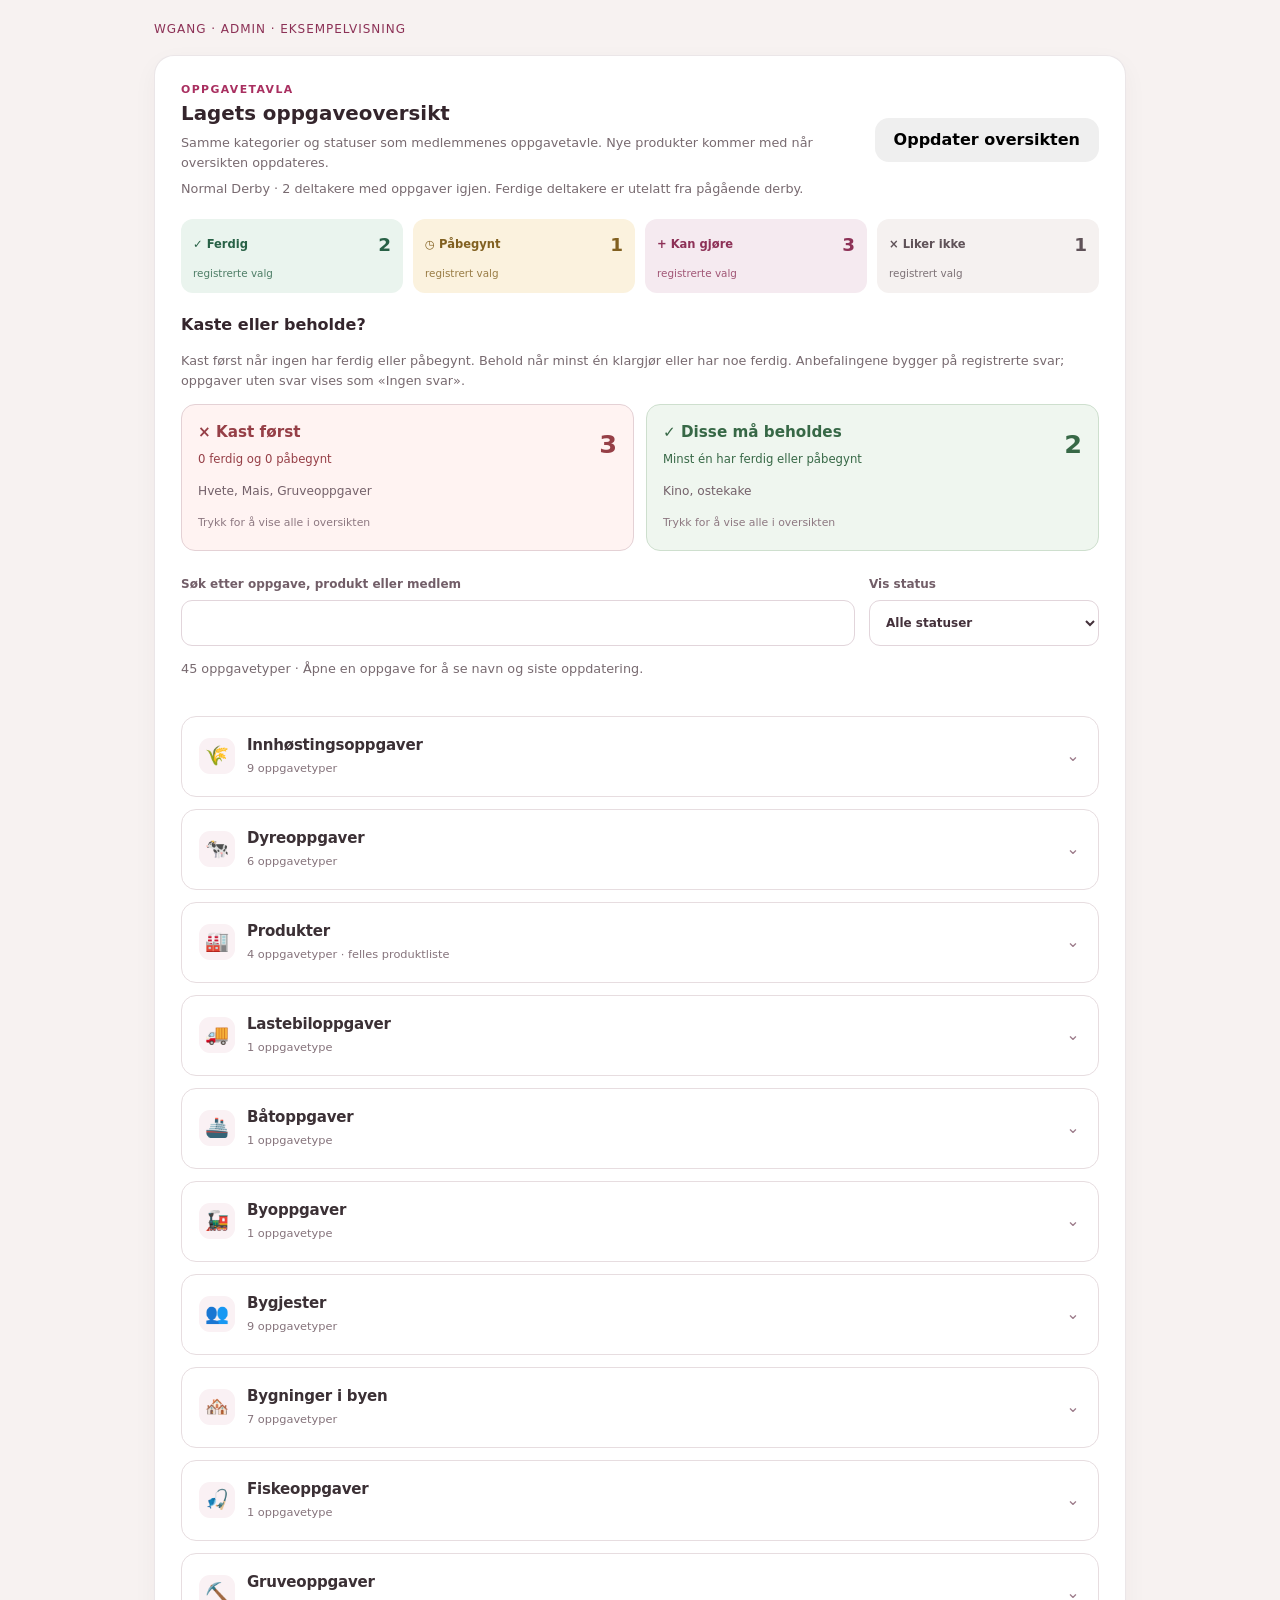
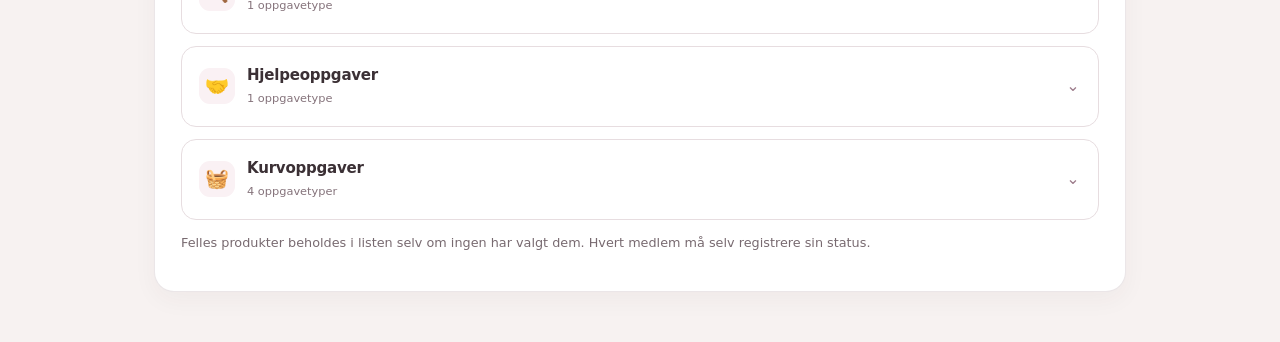
==== commit 913ac3ba: "Add files via upload" ====
--- a/Admin-forhandsvisning.html
+++ b/Admin-forhandsvisning.html
@@ -1073,6 +1073,18 @@
 .shared-product-note{margin:15px 0 0;color:#85717a;font-size:.75rem;line-height:1.6}
 .readiness-category-body>.readiness-product{margin:16px 0}
 
+/* v128: prioritise discarding tasks with no preparation in progress. */
+.admin-recommendations{margin:20px 0 24px}.admin-recommendations h3{font-size:1rem;margin:0 0 7px}
+.admin-recommendation-grid{display:grid;grid-template-columns:repeat(2,minmax(0,1fr));gap:12px;margin-top:13px}
+.admin-recommendation-card{padding:16px;border:1px solid #e4d1d5;border-radius:14px;background:#fff3f2;min-width:0;overflow-wrap:anywhere}
+.admin-recommendation-card.recommendation-keep{border-color:#cedfce;background:#eff6ef}
+.admin-recommendation-card button{display:flex;justify-content:space-between;align-items:center;gap:12px;width:100%;min-height:48px;padding:0;background:transparent;border:0;text-align:left;color:#963f47;cursor:pointer;font:inherit}
+.recommendation-keep button{color:#376846}.admin-recommendation-card button>span{display:grid;gap:6px}.admin-recommendation-card button strong{font-size:.95rem}.admin-recommendation-card button small{font-size:.73rem;line-height:1.5}.admin-recommendation-card button>b{font-size:1.6rem;flex-shrink:0}
+.admin-recommendation-card button[aria-pressed="true"]{outline:2px solid currentColor;outline-offset:7px;border-radius:6px}
+.admin-recommendation-card p{font-size:.76rem;line-height:1.6;color:#74616a;margin:13px 0 8px}.admin-recommendation-card>small{color:#8d7881;font-size:.68rem}
+.admin-recommendation-card button:focus-visible{outline:3px solid #a92f60;outline-offset:5px}
+@media(max-width:520px){.admin-recommendation-grid{grid-template-columns:1fr}.admin-recommendation-card{padding:15px}}
+
 /* v126: the leadership board follows the member board and shared catalog. */
 .admin-readiness-summary{display:grid;grid-template-columns:repeat(4,minmax(0,1fr));gap:10px;margin:20px 0}
 .admin-readiness-summary article{display:grid;grid-template-columns:1fr auto;gap:6px}.admin-readiness-summary small{grid-column:1/-1;font-size:.65rem;opacity:.8}
@@ -1094,11 +1106,13 @@
 @media(max-width:800px){.admin-task-detail>summary{grid-template-columns:minmax(0,1fr) 14px;gap:10px}.admin-task-counts{grid-column:1;grid-row:2}.admin-task-detail>summary>.category-chevron{grid-column:2;grid-row:1/3}.admin-task-people{grid-template-columns:repeat(2,minmax(0,1fr))}}
 @media(max-width:520px){.admin-preference-card>.card-header{flex-direction:column;align-items:stretch}.admin-preference-card>.card-header button{width:100%;min-height:44px}.admin-readiness-summary{grid-template-columns:repeat(2,minmax(0,1fr));gap:8px}.admin-readiness-toolbar{grid-template-columns:1fr}.admin-readiness-tasks{padding:0 12px}.admin-readiness-category>summary{grid-template-columns:32px minmax(0,1fr) 14px}.admin-status-count{font-size:.62rem}.admin-task-people{grid-template-columns:1fr 1fr}.admin-task-people section{padding:10px}}
 
-</style><style>body{margin:0;background:#f7f2f1;font-family:system-ui,sans-serif}.admin-preview{max-width:1000px;margin:20px auto;padding:0 14px 30px}.preview-label{color:#8c3156;font-size:12px;letter-spacing:.08em;margin:0 0 16px}.admin-preview .portal-card{margin:0}</style></head><body><main class="admin-preview"><p class="preview-label">WGANG · ADMIN · EKSEMPELVISNING</p><article class="portal-card admin-preference-card admin-module admin-module-active" data-permission-any="derby.preferences.view" data-admin-module="board"><div class="card-header"><div><p class="card-kicker">OPPGAVETAVLA</p><h2>Lagets oppgaveoversikt</h2><p class="helper-text">Samme kategorier og statuser som medlemmenes oppgavetavle. Nye produkter kommer med når oversikten oppdateres.</p><p class="helper-text" id="adminPreferenceScope"></p></div><button type="button" class="button button-secondary" id="adminPreferenceRefresh">Oppdater oversikten</button></div><div class="admin-readiness-summary" id="adminPreferenceSummary"></div><div class="admin-readiness-toolbar"><label><span>Søk etter oppgave, produkt eller medlem</span><input type="search" id="adminPreferenceSearch" autocomplete="off"></label><label><span>Vis status</span><select id="adminPreferenceStatus"><option value="all">Alle statuser</option><option value="ready">Ferdig</option><option value="preparing">Påbegynt</option><option value="can">Kan gjøre</option><option value="avoid">Liker ikke</option><option value="unanswered">Ingen svar</option></select></label></div><p class="helper-text" id="adminPreferenceResultCount"></p><p class="admin-readiness-refresh-status" id="adminPreferenceRefreshStatus" role="status" aria-live="polite"></p><div class="admin-readiness-list" id="adminPreferenceTable"></div><p class="helper-text">Felles produkter beholdes i listen selv om ingen har valgt dem. Hvert medlem må selv registrere sin status.</p></article></main><script>
+
+
+</style><style>body{margin:0;background:#f7f2f1;font-family:system-ui,sans-serif}.admin-preview{max-width:1000px;margin:20px auto;padding:0 14px 30px}.preview-label{color:#8c3156;font-size:12px;letter-spacing:.08em;margin:0 0 16px}.admin-preview .portal-card{margin:0}</style></head><body><main class="admin-preview"><p class="preview-label">WGANG · ADMIN · EKSEMPELVISNING</p><article class="portal-card admin-preference-card admin-module admin-module-active" data-permission-any="derby.preferences.view" data-admin-module="board"><div class="card-header"><div><p class="card-kicker">OPPGAVETAVLA</p><h2>Lagets oppgaveoversikt</h2><p class="helper-text">Samme kategorier og statuser som medlemmenes oppgavetavle. Nye produkter kommer med når oversikten oppdateres.</p><p class="helper-text" id="adminPreferenceScope"></p></div><button type="button" class="button button-secondary" id="adminPreferenceRefresh">Oppdater oversikten</button></div><div class="admin-readiness-summary" id="adminPreferenceSummary"></div><section class="admin-recommendations"><h3>Kaste eller beholde?</h3><p class="helper-text">Kast først når ingen har ferdig eller påbegynt. Behold når minst én klargjør eller har noe ferdig. Anbefalingene bygger på registrerte svar; oppgaver uten svar vises som «Ingen svar».</p><div id="adminPreferenceRecommendations" class="admin-recommendation-grid"></div></section><div class="admin-readiness-toolbar"><label><span>Søk etter oppgave, produkt eller medlem</span><input type="search" id="adminPreferenceSearch" autocomplete="off"></label><label><span>Vis status</span><select id="adminPreferenceStatus"><option value="all">Alle statuser</option><option value="discard">Kast først</option><option value="keep">Disse må beholdes</option><option value="ready">Ferdig</option><option value="preparing">Påbegynt</option><option value="can">Kan gjøre</option><option value="avoid">Liker ikke</option><option value="unanswered">Ingen svar</option></select></label></div><p class="helper-text" id="adminPreferenceResultCount"></p><p class="admin-readiness-refresh-status" id="adminPreferenceRefreshStatus" role="status" aria-live="polite"></p><div class="admin-readiness-list" id="adminPreferenceTable"></div><p class="helper-text">Felles produkter beholdes i listen selv om ingen har valgt dem. Hvert medlem må selv registrere sin status.</p></article></main><script>
 let currentLanguage='no',busy=false;
 const event={id:1,name:'Normal Derby'};
 const state={taskProducts:['ostekake','sjokoladekake','bringebærmuffins'],derby:{type:'Normal Derby'},derbyManagement:{next:event},accounts:[
-{id:'one',name:'EKSEMPELGÅRD',approved:true,choice:'joined',preferences:{'Bygning: Kino':'ready','Hvete':'can','Produkt: ostekake':'ready'},preferenceUpdatedAt:{'Produkt: ostekake':'2026-11-11T20:00:00Z'}},
+{id:'one',name:'EKSEMPELGÅRD',approved:true,choice:'joined',preferences:{'Bygning: Kino':'ready','Hvete':'can','Mais':'can','Gruveoppgaver':'avoid','Produkt: ostekake':'ready'},preferenceUpdatedAt:{'Produkt: ostekake':'2026-11-11T20:00:00Z'}},
 {id:'two',name:'GÅRD NUMMER TO',approved:true,choice:'joined',preferences:{'Produkt: ostekake':'preparing','Bygning: Kino':'can'},preferenceUpdatedAt:{'Produkt: ostekake':'2026-11-11T20:20:00Z'}},
 {id:'three',name:'FERDIG GÅRD',approved:true,choice:'joined',derbyCompleted:true,preferences:{'Produkt: ostekake':'ready'}}]};
 const current=()=>state.accounts[0],approved=()=>state.accounts,currentActiveDerbyEvent=()=>event,activeDerbyParticipationChoice=a=>a.choice;
@@ -1115,7 +1129,7 @@
     { icon:"🏭", name:"Produkter", tasks:["Produksjonsoppgaver"] },
     { icon:"🚚", name:"Lastebiloppgaver", tasks:["Lastebiloppgaver"] },
     { icon:"🚢", name:"Båtoppgaver", tasks:["Båtoppgaver"] },
-    { icon:"🚂", name:"Byoppgaver", tasks:["Besøkende","Spesifikke personer","Spesifikke hus"] },
+    { icon:"🚂", name:"Byoppgaver", tasks:["Besøkende"] },
     { icon:"👥", name:"Bygjester", tasks:["Bygjest: Dame","Bygjest: Danser","Bygjest: Mekaniker","Bygjest: Cowboy","Bygjest: Bodybuilder","Bygjest: Selger","Bygjest: Skuespiller","Bygjest: Oldefar","Bygjest: Lokal"] },
     { icon:"🏘️", name:"Bygninger i byen", tasks:["Bygning: Matbutikk","Bygning: Kino","Bygning: Vertshus","Bygning: Spa","Bygning: Kafé","Bygning: Gavebutikk","Bygning: Strandkafé"] },
     { icon:"🎣", name:"Fiskeoppgaver", tasks:["Fiskeoppgaver"] },
@@ -1124,12 +1138,13 @@
     { icon:"🧺", name:"Kurvoppgaver", tasks:["Produkter","Dyr","Transportmidler","Annet"] }
   ];
   const TASK_TYPES = TASK_GROUPS.flatMap(group => group.tasks);
+  const RETIRED_TASK_TYPES = new Set(["Spesifikke personer","Spesifikke hus"]);
   const PREF_LABELS = {ready:"Jeg har spart opp dette – ferdig",preparing:"Denne sparer jeg til – påbegynt",can:"Denne kan jeg gjerne gjøre – ikke begynt",avoid:"Denne liker jeg ikke"};
   // Old preferences describe willingness, never readiness.
   const preferenceValue = value => value === "like" ? "can" : value === "no" ? "avoid" : value;
   const productTask = name => "Produkt: " + String(name).normalize("NFC").trim().replace(/\s+/g," ").toLocaleLowerCase("nb-NO");
   function preferenceTaskTypes(accounts=state.accounts) {
-    return [...new Set([...TASK_TYPES,...(state.taskProducts||[]).map(productTask),...accounts.flatMap(a=>Object.keys(a.preferences||{}))])];
+    return [...new Set([...TASK_TYPES,...(state.taskProducts||[]).map(productTask),...accounts.flatMap(a=>Object.keys(a.preferences||{}))])].filter(task=>!RETIRED_TASK_TYPES.has(task));
   }
   const PREF_EN = {ready:"I have this prepared – ready",preparing:"I am preparing this – started",can:"I would like to do this – not started",avoid:"I do not like this task"};
   function preferenceTaskLabel(task) {
@@ -1266,11 +1281,9 @@
   }
 
   function taskRecommendation(s) {
-    if(s.ready>0)return {label:ui("Klar til å tas","Ready to take"),cls:"recommend-keep"};
-    if(s.preparing>0)return {label:ui("Under klargjøring","Being prepared"),cls:"recommend-watch"};
-    if(s.can>0)return {label:ui("Kan være aktuell","May be useful"),cls:"recommend-watch"};
-    if(s.avoid>0)return {label:ui("Vurder å rydde","Consider removing"),cls:"recommend-clear"};
-    return {label:ui("Ingen svar","No answers"),cls:"recommend-unknown"};
+    if(s.ready+s.preparing>0)return {label:ui("Behold","Keep"),cls:"recommend-keep",kind:"keep"};
+    if(s.can+s.avoid>0)return {label:ui("Kast først","Discard first"),cls:"recommend-clear",kind:"discard"};
+    return {label:ui("Ingen svar","No answers"),cls:"recommend-unknown",kind:"unknown"};
   }
 
   const adminPreferenceUi={query:"",status:"all",openGroups:new Set(),openTasks:new Set()};
@@ -1286,15 +1299,26 @@
     const allTasks=preferenceTaskTypes();
     setText("adminPreferenceScope",ui(`${event?.name||"Oppgaveoversikt"} · ${members.length} ${currentActiveDerbyEvent()?"deltakere med oppgaver igjen":"aktuelle medlemmer"}. Ferdige deltakere er utelatt fra pågående derby.`,`${event?.name||"Task overview"} · ${members.length} ${currentActiveDerbyEvent()?"participants with tasks remaining":"eligible members"}. Completed participants are excluded from the active Derby.`));
     $("adminPreferenceSummary").innerHTML=Object.entries(labels).map(([key,label])=>`<article class="readiness-total readiness-${key}"><span>${icons[key]} ${esc(label)}</span><strong>${allTasks.reduce((sum,task)=>sum+(stats[task]?.[key]||0),0)}</strong><small>${ui(allTasks.reduce((sum,task)=>sum+(stats[task]?.[key]||0),0)===1?"registrert valg":"registrerte valg","saved choices")}</small></article>`).join("");
+    const recommended=$("adminPreferenceRecommendations");
+    if(recommended){
+      recommended.innerHTML=[{kind:"discard",title:ui("Kast først","Discard first"),icon:"×",note:ui("0 ferdig og 0 påbegynt","0 ready and 0 preparing")},{kind:"keep",title:ui("Disse må beholdes","Keep these tasks"),icon:"✓",note:ui("Minst én har ferdig eller påbegynt","At least one ready or preparing")}].map(group=>{
+        const tasks=allTasks.filter(task=>taskRecommendation(stats[task]).kind===group.kind);
+        return `<article class="admin-recommendation-card recommendation-${group.kind}"><button type="button" data-recommendation-filter="${group.kind}" aria-pressed="${adminPreferenceUi.status===group.kind}"><span><strong>${group.icon} ${esc(group.title)}</strong><small>${esc(group.note)}</small></span><b>${tasks.length}</b></button><p>${tasks.slice(0,5).map(task=>esc(titleFor(task))).join(", ")||ui("Ingen oppgaver akkurat nå","No tasks right now")}${tasks.length>5?ui(` · +${tasks.length-5} til`, ` · +${tasks.length-5} more`):""}</p><small>${ui("Trykk for å vise alle i oversikten","Select to show all in the overview")}</small></article>`;
+      }).join("");
+      recommended.querySelectorAll('[data-recommendation-filter]').forEach(button=>button.onclick=()=>{
+        adminPreferenceUi.status=adminPreferenceUi.status===button.dataset.recommendationFilter?"all":button.dataset.recommendationFilter;
+        adminPreferenceUi.query="";renderAdminPreferences();
+      });
+    }
     let visible=0;
     const list=$("adminPreferenceTable");
     list.innerHTML=groups.map(group=>{
       const tasks=group.tasks.filter(task=>{
         const counts=stats[task],hasResponses=Object.values(counts).some(Boolean);
-        const statusMatch=adminPreferenceUi.status==="all"||(adminPreferenceUi.status==="unanswered"?!hasResponses:counts[adminPreferenceUi.status]>0);
+        const statusMatch=adminPreferenceUi.status==="all"||(["keep","discard"].includes(adminPreferenceUi.status)?taskRecommendation(counts).kind===adminPreferenceUi.status:adminPreferenceUi.status==="unanswered"?!hasResponses:counts[adminPreferenceUi.status]>0);
         const searchMatch=!query||`${preferenceTaskLabel(task)} ${tText(group.name)} ${members.filter(a=>a.preferences?.[task]).map(a=>a.name).join(" ")}`.toLocaleLowerCase().includes(query);
         return statusMatch&&searchMatch;
-      });
+      }).sort((a,b)=>({discard:0,keep:1,unknown:2}[taskRecommendation(stats[a]).kind]-{discard:0,keep:1,unknown:2}[taskRecommendation(stats[b]).kind]));
       if(!tasks.length)return "";
       visible+=tasks.length;
       const open=query||adminPreferenceUi.status!=="all"||adminPreferenceUi.openGroups.has(group.key);
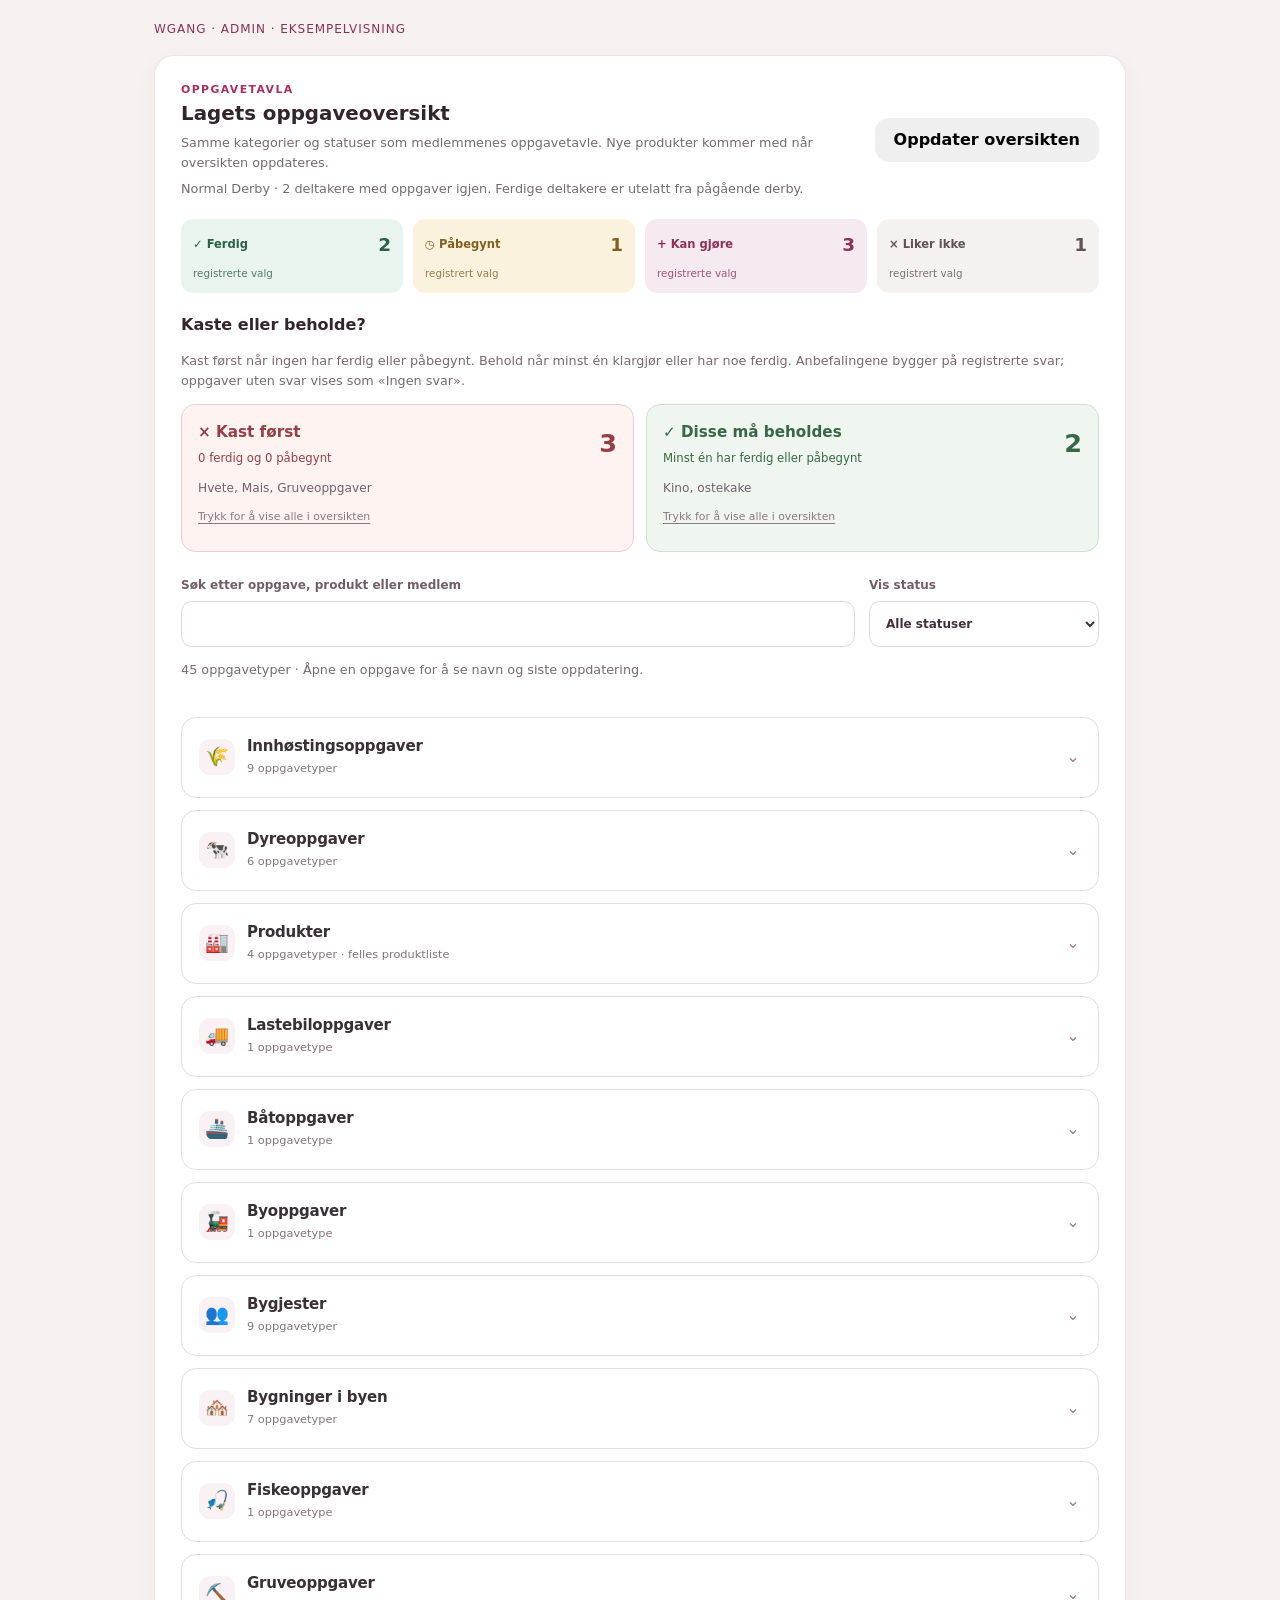
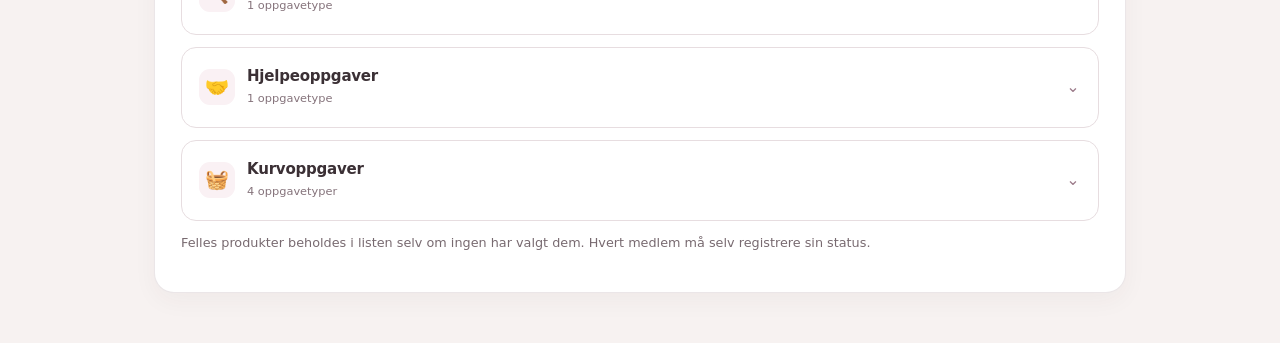
==== commit 7fb88c4c: "Add files via upload" ====
--- a/Admin-forhandsvisning.html
+++ b/Admin-forhandsvisning.html
@@ -1085,6 +1085,14 @@
 .admin-recommendation-card button:focus-visible{outline:3px solid #a92f60;outline-offset:5px}
 @media(max-width:520px){.admin-recommendation-grid{grid-template-columns:1fr}.admin-recommendation-card{padding:15px}}
 
+/* v129: the complete recommendation card is one native button. */
+button.admin-recommendation-card{display:grid;align-content:start;gap:11px;width:100%;margin:0;min-height:148px;text-align:left;font:inherit;color:#963f47;cursor:pointer;white-space:normal;-webkit-appearance:none;appearance:none}
+button.admin-recommendation-card.recommendation-keep{color:#376846}
+.recommendation-card-heading{display:flex;justify-content:space-between;align-items:center;gap:12px;width:100%}.recommendation-card-heading>span{display:grid;gap:6px}.recommendation-card-heading strong{font-size:.95rem}.recommendation-card-heading small{font-size:.73rem;line-height:1.5}.recommendation-card-heading>b{font-size:1.6rem;flex-shrink:0}
+.recommendation-task-preview{font-size:.76rem;line-height:1.6;color:#74616a}.recommendation-hint{font-size:.68rem;color:#8d7881;text-decoration:underline;text-underline-offset:3px}
+button.admin-recommendation-card[aria-pressed="true"]{box-shadow:inset 0 0 0 2px currentColor}button.admin-recommendation-card:hover{filter:brightness(.98)}button.admin-recommendation-card:focus-visible{outline:3px solid #a92f60;outline-offset:3px}
+#adminPreferenceTable{scroll-margin-top:105px}#adminPreferenceTable:focus{outline:none}
+
 /* v126: the leadership board follows the member board and shared catalog. */
 .admin-readiness-summary{display:grid;grid-template-columns:repeat(4,minmax(0,1fr));gap:10px;margin:20px 0}
 .admin-readiness-summary article{display:grid;grid-template-columns:1fr auto;gap:6px}.admin-readiness-summary small{grid-column:1/-1;font-size:.65rem;opacity:.8}
@@ -1108,7 +1116,8 @@
 
 
 
-</style><style>body{margin:0;background:#f7f2f1;font-family:system-ui,sans-serif}.admin-preview{max-width:1000px;margin:20px auto;padding:0 14px 30px}.preview-label{color:#8c3156;font-size:12px;letter-spacing:.08em;margin:0 0 16px}.admin-preview .portal-card{margin:0}</style></head><body><main class="admin-preview"><p class="preview-label">WGANG · ADMIN · EKSEMPELVISNING</p><article class="portal-card admin-preference-card admin-module admin-module-active" data-permission-any="derby.preferences.view" data-admin-module="board"><div class="card-header"><div><p class="card-kicker">OPPGAVETAVLA</p><h2>Lagets oppgaveoversikt</h2><p class="helper-text">Samme kategorier og statuser som medlemmenes oppgavetavle. Nye produkter kommer med når oversikten oppdateres.</p><p class="helper-text" id="adminPreferenceScope"></p></div><button type="button" class="button button-secondary" id="adminPreferenceRefresh">Oppdater oversikten</button></div><div class="admin-readiness-summary" id="adminPreferenceSummary"></div><section class="admin-recommendations"><h3>Kaste eller beholde?</h3><p class="helper-text">Kast først når ingen har ferdig eller påbegynt. Behold når minst én klargjør eller har noe ferdig. Anbefalingene bygger på registrerte svar; oppgaver uten svar vises som «Ingen svar».</p><div id="adminPreferenceRecommendations" class="admin-recommendation-grid"></div></section><div class="admin-readiness-toolbar"><label><span>Søk etter oppgave, produkt eller medlem</span><input type="search" id="adminPreferenceSearch" autocomplete="off"></label><label><span>Vis status</span><select id="adminPreferenceStatus"><option value="all">Alle statuser</option><option value="discard">Kast først</option><option value="keep">Disse må beholdes</option><option value="ready">Ferdig</option><option value="preparing">Påbegynt</option><option value="can">Kan gjøre</option><option value="avoid">Liker ikke</option><option value="unanswered">Ingen svar</option></select></label></div><p class="helper-text" id="adminPreferenceResultCount"></p><p class="admin-readiness-refresh-status" id="adminPreferenceRefreshStatus" role="status" aria-live="polite"></p><div class="admin-readiness-list" id="adminPreferenceTable"></div><p class="helper-text">Felles produkter beholdes i listen selv om ingen har valgt dem. Hvert medlem må selv registrere sin status.</p></article></main><script>
+
+</style><style>body{margin:0;background:#f7f2f1;font-family:system-ui,sans-serif}.admin-preview{max-width:1000px;margin:20px auto;padding:0 14px 30px}.preview-label{color:#8c3156;font-size:12px;letter-spacing:.08em;margin:0 0 16px}.admin-preview .portal-card{margin:0}</style></head><body><main class="admin-preview"><p class="preview-label">WGANG · ADMIN · EKSEMPELVISNING</p><article class="portal-card admin-preference-card admin-module admin-module-active" data-permission-any="derby.preferences.view" data-admin-module="board"><div class="card-header"><div><p class="card-kicker">OPPGAVETAVLA</p><h2>Lagets oppgaveoversikt</h2><p class="helper-text">Samme kategorier og statuser som medlemmenes oppgavetavle. Nye produkter kommer med når oversikten oppdateres.</p><p class="helper-text" id="adminPreferenceScope"></p></div><button type="button" class="button button-secondary" id="adminPreferenceRefresh">Oppdater oversikten</button></div><div class="admin-readiness-summary" id="adminPreferenceSummary"></div><section class="admin-recommendations"><h3>Kaste eller beholde?</h3><p class="helper-text">Kast først når ingen har ferdig eller påbegynt. Behold når minst én klargjør eller har noe ferdig. Anbefalingene bygger på registrerte svar; oppgaver uten svar vises som «Ingen svar».</p><div id="adminPreferenceRecommendations" class="admin-recommendation-grid"></div></section><div class="admin-readiness-toolbar"><label><span>Søk etter oppgave, produkt eller medlem</span><input type="search" id="adminPreferenceSearch" autocomplete="off"></label><label><span>Vis status</span><select id="adminPreferenceStatus"><option value="all">Alle statuser</option><option value="discard">Kast først</option><option value="keep">Disse må beholdes</option><option value="ready">Ferdig</option><option value="preparing">Påbegynt</option><option value="can">Kan gjøre</option><option value="avoid">Liker ikke</option><option value="unanswered">Ingen svar</option></select></label></div><p class="helper-text" id="adminPreferenceResultCount"></p><p class="admin-readiness-refresh-status" id="adminPreferenceRefreshStatus" role="status" aria-live="polite"></p><div class="admin-readiness-list" id="adminPreferenceTable" tabindex="-1" aria-label="Filtrert oppgaveoversikt"></div><p class="helper-text">Felles produkter beholdes i listen selv om ingen har valgt dem. Hvert medlem må selv registrere sin status.</p></article></main><script>
 let currentLanguage='no',busy=false;
 const event={id:1,name:'Normal Derby'};
 const state={taskProducts:['ostekake','sjokoladekake','bringebærmuffins'],derby:{type:'Normal Derby'},derbyManagement:{next:event},accounts:[
@@ -1303,11 +1312,14 @@
     if(recommended){
       recommended.innerHTML=[{kind:"discard",title:ui("Kast først","Discard first"),icon:"×",note:ui("0 ferdig og 0 påbegynt","0 ready and 0 preparing")},{kind:"keep",title:ui("Disse må beholdes","Keep these tasks"),icon:"✓",note:ui("Minst én har ferdig eller påbegynt","At least one ready or preparing")}].map(group=>{
         const tasks=allTasks.filter(task=>taskRecommendation(stats[task]).kind===group.kind);
-        return `<article class="admin-recommendation-card recommendation-${group.kind}"><button type="button" data-recommendation-filter="${group.kind}" aria-pressed="${adminPreferenceUi.status===group.kind}"><span><strong>${group.icon} ${esc(group.title)}</strong><small>${esc(group.note)}</small></span><b>${tasks.length}</b></button><p>${tasks.slice(0,5).map(task=>esc(titleFor(task))).join(", ")||ui("Ingen oppgaver akkurat nå","No tasks right now")}${tasks.length>5?ui(` · +${tasks.length-5} til`, ` · +${tasks.length-5} more`):""}</p><small>${ui("Trykk for å vise alle i oversikten","Select to show all in the overview")}</small></article>`;
+        return `<button type="button" class="admin-recommendation-card recommendation-${group.kind}" data-recommendation-filter="${group.kind}" aria-pressed="${adminPreferenceUi.status===group.kind}" aria-controls="adminPreferenceTable"><span class="recommendation-card-heading"><span><strong>${group.icon} ${esc(group.title)}</strong><small>${esc(group.note)}</small></span><b>${tasks.length}</b></span><span class="recommendation-task-preview">${tasks.slice(0,5).map(task=>esc(titleFor(task))).join(", ")||ui("Ingen oppgaver akkurat nå","No tasks right now")}${tasks.length>5?ui(` · +${tasks.length-5} til`, ` · +${tasks.length-5} more`):""}</span><span class="recommendation-hint">${ui("Trykk for å vise alle i oversikten","Select to show all in the overview")}</span></button>`;
       }).join("");
       recommended.querySelectorAll('[data-recommendation-filter]').forEach(button=>button.onclick=()=>{
         adminPreferenceUi.status=adminPreferenceUi.status===button.dataset.recommendationFilter?"all":button.dataset.recommendationFilter;
         adminPreferenceUi.query="";renderAdminPreferences();
+        const results=$("adminPreferenceTable");
+        results?.focus({preventScroll:true});
+        results?.scrollIntoView({block:"start",behavior:window.matchMedia("(prefers-reduced-motion: reduce)").matches?"auto":"smooth"});
       });
     }
     let visible=0;
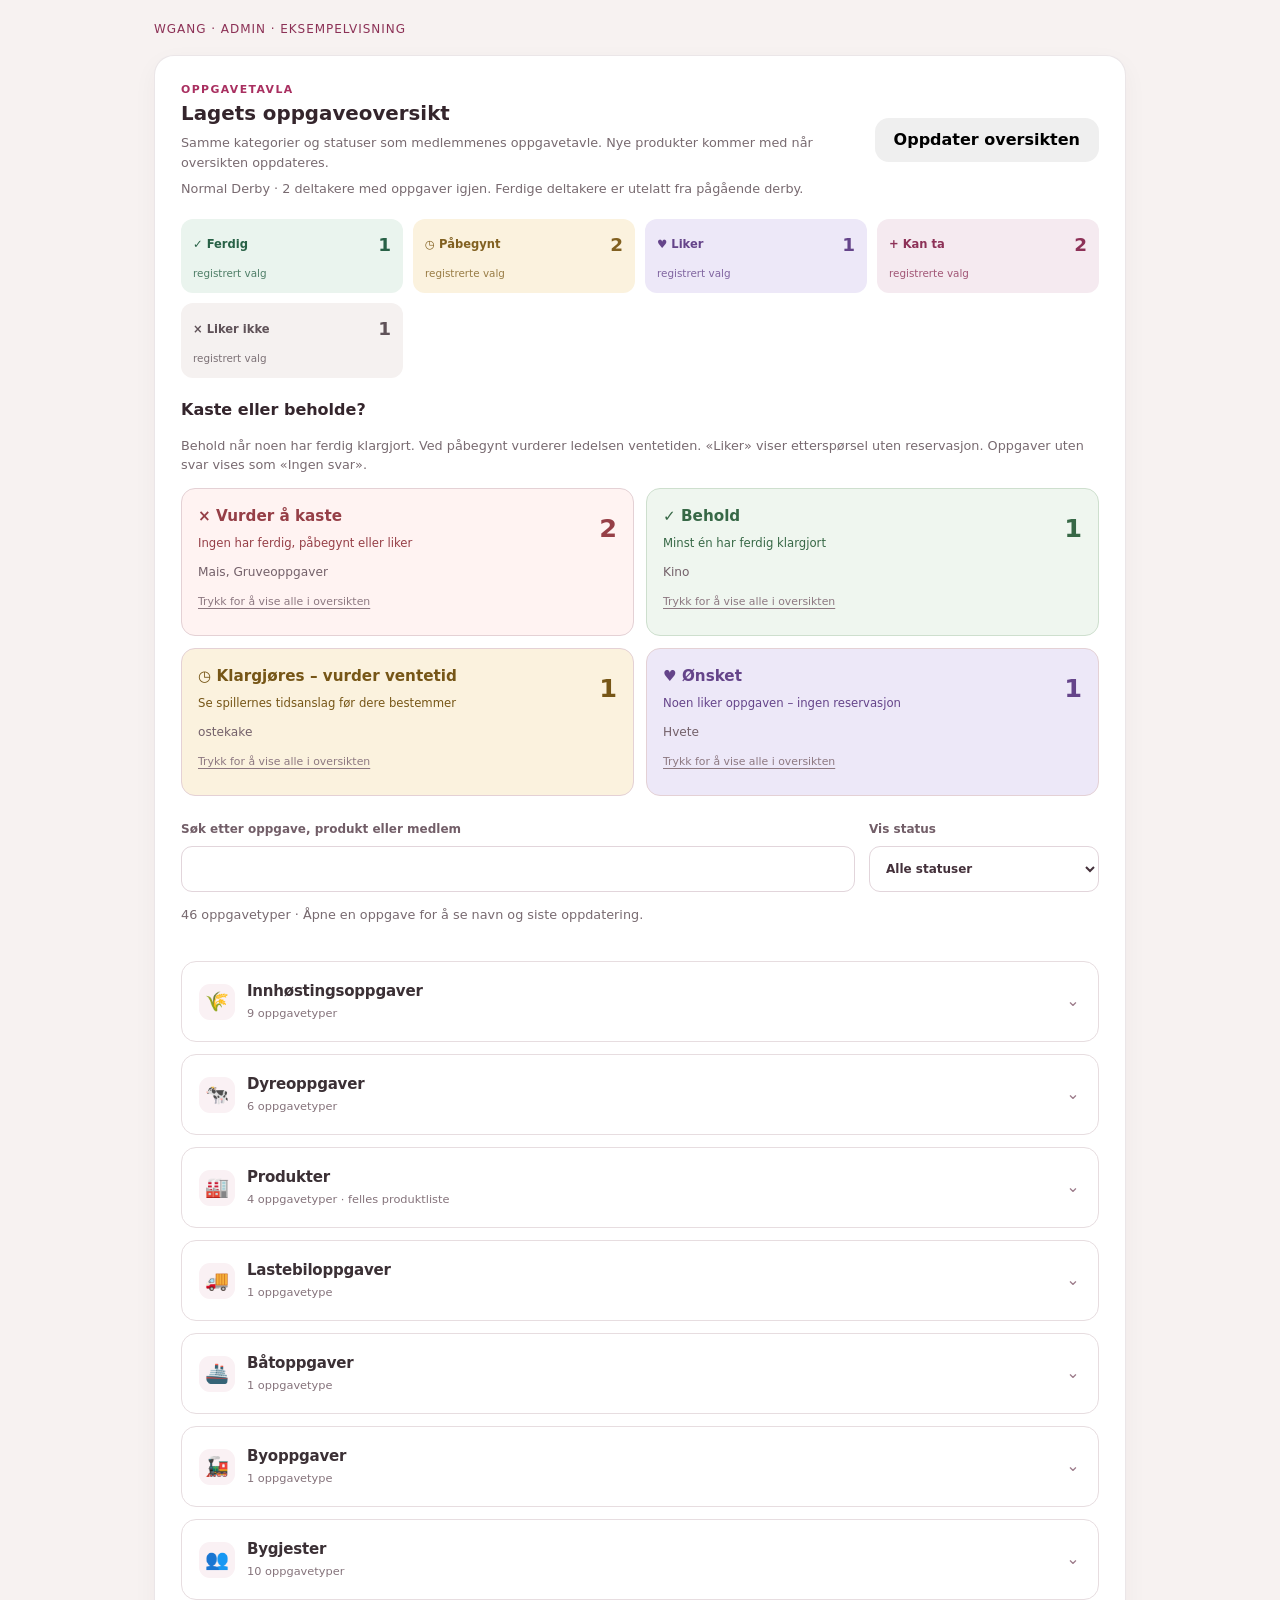
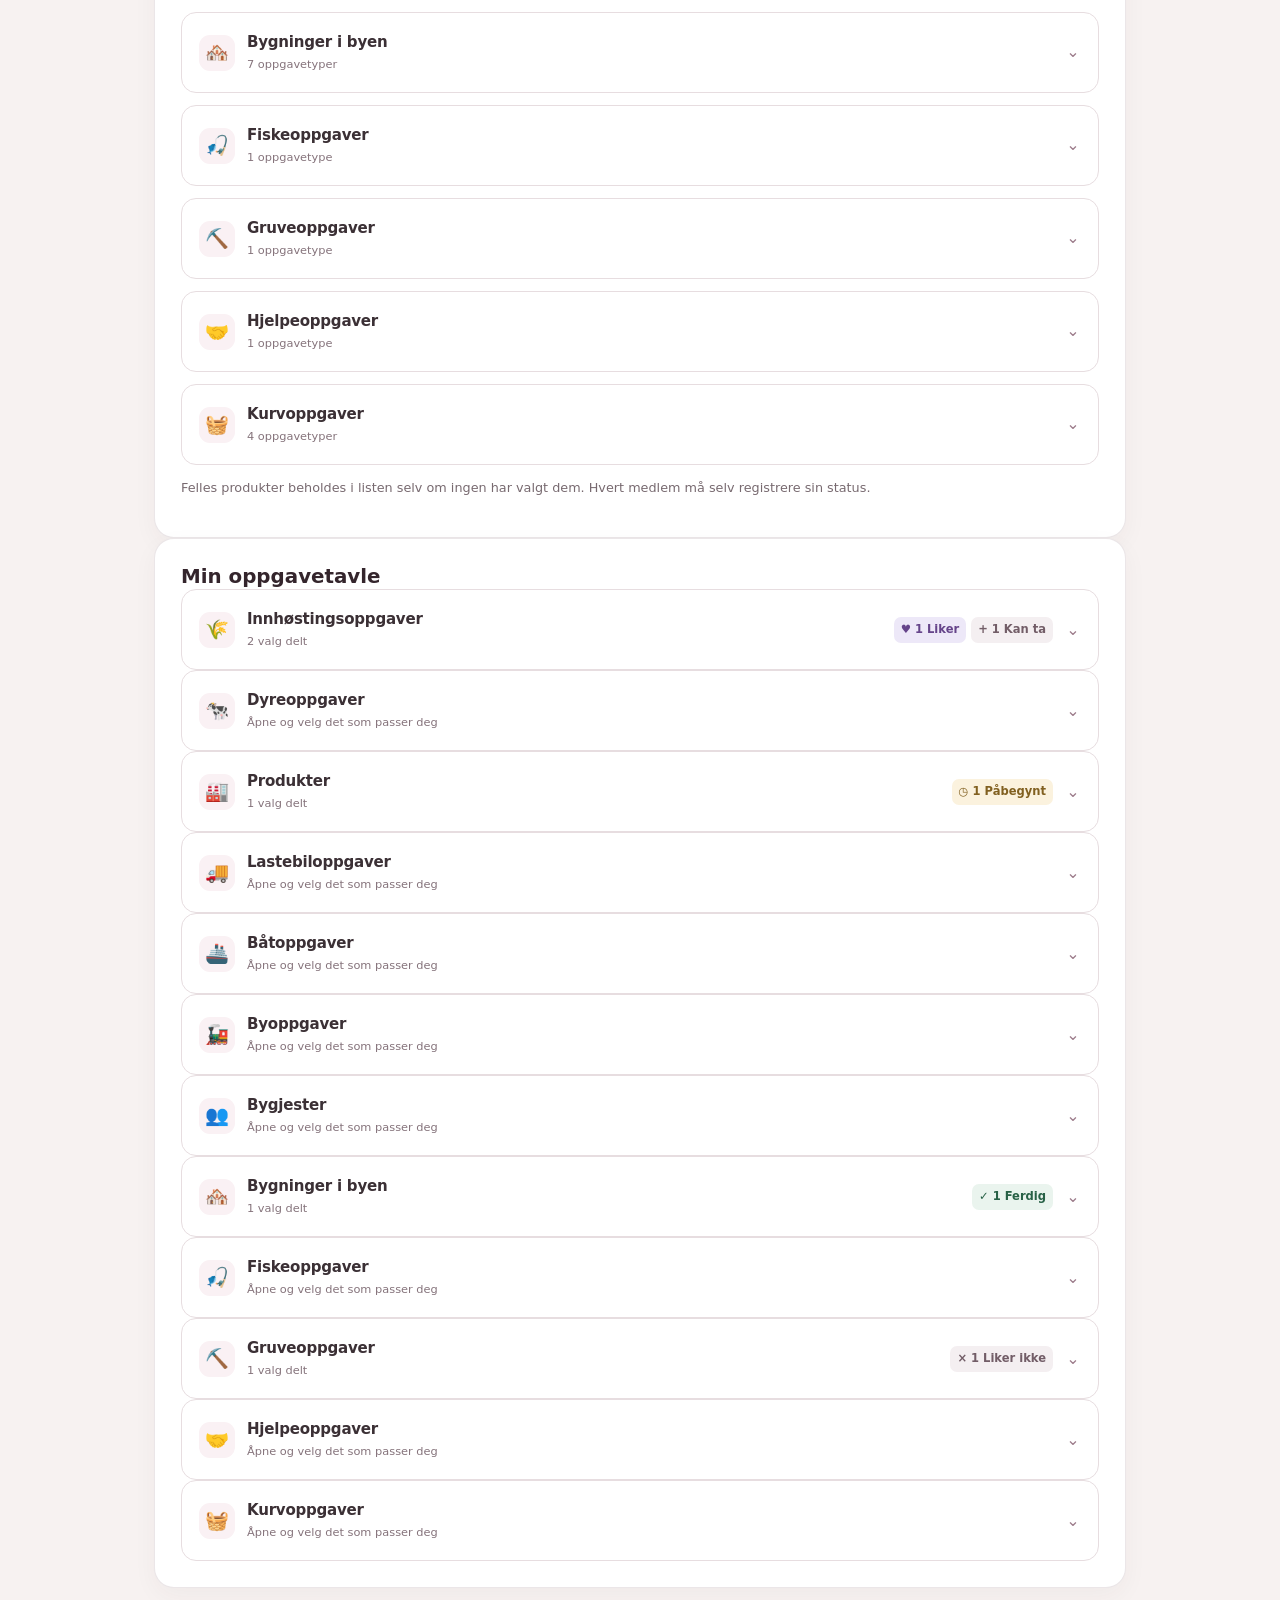
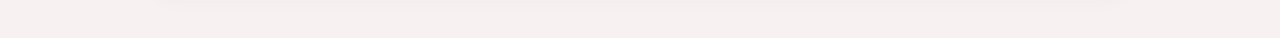
==== commit 8bc6e998: "Add files via upload" ====
--- a/Admin-forhandsvisning.html
+++ b/Admin-forhandsvisning.html
@@ -1117,13 +1117,24 @@
 
 
 
-</style><style>body{margin:0;background:#f7f2f1;font-family:system-ui,sans-serif}.admin-preview{max-width:1000px;margin:20px auto;padding:0 14px 30px}.preview-label{color:#8c3156;font-size:12px;letter-spacing:.08em;margin:0 0 16px}.admin-preview .portal-card{margin:0}</style></head><body><main class="admin-preview"><p class="preview-label">WGANG · ADMIN · EKSEMPELVISNING</p><article class="portal-card admin-preference-card admin-module admin-module-active" data-permission-any="derby.preferences.view" data-admin-module="board"><div class="card-header"><div><p class="card-kicker">OPPGAVETAVLA</p><h2>Lagets oppgaveoversikt</h2><p class="helper-text">Samme kategorier og statuser som medlemmenes oppgavetavle. Nye produkter kommer med når oversikten oppdateres.</p><p class="helper-text" id="adminPreferenceScope"></p></div><button type="button" class="button button-secondary" id="adminPreferenceRefresh">Oppdater oversikten</button></div><div class="admin-readiness-summary" id="adminPreferenceSummary"></div><section class="admin-recommendations"><h3>Kaste eller beholde?</h3><p class="helper-text">Kast først når ingen har ferdig eller påbegynt. Behold når minst én klargjør eller har noe ferdig. Anbefalingene bygger på registrerte svar; oppgaver uten svar vises som «Ingen svar».</p><div id="adminPreferenceRecommendations" class="admin-recommendation-grid"></div></section><div class="admin-readiness-toolbar"><label><span>Søk etter oppgave, produkt eller medlem</span><input type="search" id="adminPreferenceSearch" autocomplete="off"></label><label><span>Vis status</span><select id="adminPreferenceStatus"><option value="all">Alle statuser</option><option value="discard">Kast først</option><option value="keep">Disse må beholdes</option><option value="ready">Ferdig</option><option value="preparing">Påbegynt</option><option value="can">Kan gjøre</option><option value="avoid">Liker ikke</option><option value="unanswered">Ingen svar</option></select></label></div><p class="helper-text" id="adminPreferenceResultCount"></p><p class="admin-readiness-refresh-status" id="adminPreferenceRefreshStatus" role="status" aria-live="polite"></p><div class="admin-readiness-list" id="adminPreferenceTable" tabindex="-1" aria-label="Filtrert oppgaveoversikt"></div><p class="helper-text">Felles produkter beholdes i listen selv om ingen har valgt dem. Hvert medlem må selv registrere sin status.</p></article></main><script>
+
+
+/* v130: Five statuses and live preparation estimates. */
+.readiness-like{background:#ede8f8;color:#65448a}.readiness-option.readiness-like.selected{background:#ede8f8;border-color:#65448a;color:#65448a}
+.preparation-estimate{display:grid;gap:9px;margin-top:12px;padding:14px;border-radius:12px;background:#fbf2de}.preparation-estimate label{display:grid;gap:7px}.preparation-estimate select{width:100%;min-height:44px}.preparation-countdown{display:block;color:#765617;font-weight:700;margin-top:6px}.preparation-estimate small{line-height:1.5}
+.recommend-wait,.recommendation-wait{background:#fbf2de;color:#765617}.recommend-wanted,.recommendation-wanted{background:#ede8f8;color:#65448a}
+button.admin-recommendation-card.recommendation-wait{background:#fbf2de;color:#765617}button.admin-recommendation-card.recommendation-wanted{background:#ede8f8;color:#65448a}
+.admin-task-counts,.admin-task-people{grid-template-columns:repeat(5,minmax(0,1fr))}
+[data-product-estimate][hidden]{display:none}
+@media(max-width:800px){.admin-task-counts{grid-template-columns:repeat(3,minmax(0,1fr))}.admin-task-people{grid-template-columns:repeat(2,minmax(0,1fr))}}
+@media(max-width:520px){.readiness-option:last-child{grid-column:1/-1}.admin-task-people{grid-template-columns:1fr 1fr}}
+</style><style>body{margin:0;background:#f7f2f1;font-family:system-ui,sans-serif}.admin-preview{max-width:1000px;margin:20px auto;padding:0 14px 30px}.preview-label{color:#8c3156;font-size:12px;letter-spacing:.08em;margin:0 0 16px}.admin-preview .portal-card{margin:0}</style></head><body><main class="admin-preview"><p class="preview-label">WGANG · ADMIN · EKSEMPELVISNING</p><article class="portal-card admin-preference-card admin-module admin-module-active" data-permission-any="derby.preferences.view" data-admin-module="board"><div class="card-header"><div><p class="card-kicker">OPPGAVETAVLA</p><h2>Lagets oppgaveoversikt</h2><p class="helper-text">Samme kategorier og statuser som medlemmenes oppgavetavle. Nye produkter kommer med når oversikten oppdateres.</p><p class="helper-text" id="adminPreferenceScope"></p></div><button type="button" class="button button-secondary" id="adminPreferenceRefresh">Oppdater oversikten</button></div><div class="admin-readiness-summary" id="adminPreferenceSummary"></div><section class="admin-recommendations"><h3>Kaste eller beholde?</h3><p class="helper-text">Behold når noen har ferdig klargjort. Ved påbegynt vurderer ledelsen ventetiden. «Liker» viser etterspørsel uten reservasjon. Oppgaver uten svar vises som «Ingen svar».</p><div id="adminPreferenceRecommendations" class="admin-recommendation-grid"></div></section><div class="admin-readiness-toolbar"><label><span>Søk etter oppgave, produkt eller medlem</span><input type="search" id="adminPreferenceSearch" autocomplete="off"></label><label><span>Vis status</span><select id="adminPreferenceStatus"><option value="all">Alle statuser</option><option value="discard">Vurder å kaste</option><option value="keep">Behold</option><option value="wait">Klargjøres – vurder ventetid</option><option value="wanted">Ønsket</option><option value="ready">Ferdig</option><option value="preparing">Påbegynt</option><option value="like">Liker</option><option value="can">Kan ta</option><option value="avoid">Liker ikke</option><option value="unanswered">Ingen svar</option></select></label></div><p class="helper-text" id="adminPreferenceResultCount"></p><p class="admin-readiness-refresh-status" id="adminPreferenceRefreshStatus" role="status" aria-live="polite"></p><div class="admin-readiness-list" id="adminPreferenceTable" tabindex="-1" aria-label="Filtrert oppgaveoversikt"></div><p class="helper-text">Felles produkter beholdes i listen selv om ingen har valgt dem. Hvert medlem må selv registrere sin status.</p></article><section class="portal-card"><h2>Min oppgavetavle</h2><div id="preferenceList"></div></section></main><script>
 let currentLanguage='no',busy=false;
 const event={id:1,name:'Normal Derby'};
 const state={taskProducts:['ostekake','sjokoladekake','bringebærmuffins'],derby:{type:'Normal Derby'},derbyManagement:{next:event},accounts:[
-{id:'one',name:'EKSEMPELGÅRD',approved:true,choice:'joined',preferences:{'Bygning: Kino':'ready','Hvete':'can','Mais':'can','Gruveoppgaver':'avoid','Produkt: ostekake':'ready'},preferenceUpdatedAt:{'Produkt: ostekake':'2026-11-11T20:00:00Z'}},
+{id:'one',name:'EKSEMPELGÅRD',approved:true,choice:'joined',preferences:{'Bygning: Kino':'ready','Hvete':'like','Mais':'can','Gruveoppgaver':'avoid','Produkt: ostekake':'preparing'},preferenceReadyBy:{'Produkt: ostekake':new Date(Date.now()+90*60000).toISOString()},preferenceUpdatedAt:{'Produkt: ostekake':new Date().toISOString()}},
 {id:'two',name:'GÅRD NUMMER TO',approved:true,choice:'joined',preferences:{'Produkt: ostekake':'preparing','Bygning: Kino':'can'},preferenceUpdatedAt:{'Produkt: ostekake':'2026-11-11T20:20:00Z'}},
-{id:'three',name:'FERDIG GÅRD',approved:true,choice:'joined',derbyCompleted:true,preferences:{'Produkt: ostekake':'ready'}}]};
+{id:'three',name:'FERDIG GÅRD',approved:true,choice:'joined',derbyCompleted:true,preferences:{'Produkt: ostekake':'preparing'}}]};
 const current=()=>state.accounts[0],approved=()=>state.accounts,currentActiveDerbyEvent=()=>event,activeDerbyParticipationChoice=a=>a.choice;
 const $=id=>document.getElementById(id),$$=s=>[...document.querySelectorAll(s)];
 const ui=(no,en)=>currentLanguage==='en'?en:no,tText=s=>s;
@@ -1139,7 +1150,7 @@
     { icon:"🚚", name:"Lastebiloppgaver", tasks:["Lastebiloppgaver"] },
     { icon:"🚢", name:"Båtoppgaver", tasks:["Båtoppgaver"] },
     { icon:"🚂", name:"Byoppgaver", tasks:["Besøkende"] },
-    { icon:"👥", name:"Bygjester", tasks:["Bygjest: Dame","Bygjest: Danser","Bygjest: Mekaniker","Bygjest: Cowboy","Bygjest: Bodybuilder","Bygjest: Selger","Bygjest: Skuespiller","Bygjest: Oldefar","Bygjest: Lokal"] },
+    { icon:"👥", name:"Bygjester", tasks:["Bygjest: Dame","Bygjest: Danser","Bygjest: Mekaniker","Bygjest: Cowboy","Bygjest: Bodybuilder","Bygjest: Selger","Bygjest: Skuespiller","Bygjest: Oldefar","Bygjest: Lokal","Bygjest: Lærer"] },
     { icon:"🏘️", name:"Bygninger i byen", tasks:["Bygning: Matbutikk","Bygning: Kino","Bygning: Vertshus","Bygning: Spa","Bygning: Kafé","Bygning: Gavebutikk","Bygning: Strandkafé"] },
     { icon:"🎣", name:"Fiskeoppgaver", tasks:["Fiskeoppgaver"] },
     { icon:"⛏️", name:"Gruveoppgaver", tasks:["Gruveoppgaver"] },
@@ -1148,26 +1159,50 @@
   ];
   const TASK_TYPES = TASK_GROUPS.flatMap(group => group.tasks);
   const RETIRED_TASK_TYPES = new Set(["Spesifikke personer","Spesifikke hus"]);
-  const PREF_LABELS = {ready:"Jeg har spart opp dette – ferdig",preparing:"Denne sparer jeg til – påbegynt",can:"Denne kan jeg gjerne gjøre – ikke begynt",avoid:"Denne liker jeg ikke"};
-  // Old preferences describe willingness, never readiness.
-  const preferenceValue = value => value === "like" ? "can" : value === "no" ? "avoid" : value;
+  const PREF_LABELS = {ready:"Jeg har spart opp dette – ferdig",preparing:"Denne sparer jeg til – påbegynt",like:"Denne liker jeg å ta",can:"Denne kan jeg gjerne gjøre – ikke begynt",avoid:"Denne liker jeg ikke"};
+  // Legacy dislikes remain compatible; liking never implies readiness.
+  const preferenceValue = value => value === "no" ? "avoid" : value;
   const productTask = name => "Produkt: " + String(name).normalize("NFC").trim().replace(/\s+/g," ").toLocaleLowerCase("nb-NO");
   function preferenceTaskTypes(accounts=state.accounts) {
     return [...new Set([...TASK_TYPES,...(state.taskProducts||[]).map(productTask),...accounts.flatMap(a=>Object.keys(a.preferences||{}))])].filter(task=>!RETIRED_TASK_TYPES.has(task));
   }
-  const PREF_EN = {ready:"I have this prepared – ready",preparing:"I am preparing this – started",can:"I would like to do this – not started",avoid:"I do not like this task"};
+  const PREF_EN = {ready:"I have this prepared – ready",preparing:"I am preparing this – started",like:"I like doing this task",can:"I would like to do this – not started",avoid:"I do not like this task"};
   function preferenceTaskLabel(task) {
     if(currentLanguage!=="en") return task;
-    const labels={"Bygjest: Dame":"Town visitor: Lady","Bygjest: Danser":"Town visitor: Dancer","Bygjest: Mekaniker":"Town visitor: Mechanic","Bygjest: Cowboy":"Town visitor: Cowboy","Bygjest: Bodybuilder":"Town visitor: Strongman","Bygjest: Selger":"Town visitor: Salesman","Bygjest: Skuespiller":"Town visitor: Actress","Bygjest: Oldefar":"Town visitor: Grand Master","Bygjest: Lokal":"Town visitor: Local","Bygning: Matbutikk":"Building: Grocery store","Bygning: Kino":"Building: Cinema","Bygning: Vertshus":"Building: Bed and Breakfast","Bygning: Spa":"Building: Spa","Bygning: Kafé":"Building: Diner","Bygning: Gavebutikk":"Building: Gift shop","Bygning: Strandkafé":"Building: Beach café"};
+    const labels={"Bygjest: Dame":"Town visitor: Lady","Bygjest: Danser":"Town visitor: Dancer","Bygjest: Mekaniker":"Town visitor: Mechanic","Bygjest: Cowboy":"Town visitor: Cowboy","Bygjest: Bodybuilder":"Town visitor: Strongman","Bygjest: Selger":"Town visitor: Salesman","Bygjest: Skuespiller":"Town visitor: Actress","Bygjest: Oldefar":"Town visitor: Grand Master","Bygjest: Lokal":"Town visitor: Local","Bygjest: Lærer":"Town visitor: Teacher","Bygning: Matbutikk":"Building: Grocery store","Bygning: Kino":"Building: Cinema","Bygning: Vertshus":"Building: Bed and Breakfast","Bygning: Spa":"Building: Spa","Bygning: Kafé":"Building: Diner","Bygning: Gavebutikk":"Building: Gift shop","Bygning: Strandkafé":"Building: Beach café"};
     return labels[task] || (task.startsWith("Produkt: ") ? "Product: "+task.slice(9) : tText(task));
   }
-  async function saveTaskPreference(task, next) {
+  const PREPARATION_MINUTES=[15,30,60,120,180,240,300,360,420,480];
+  function preparationOptions() {
+    return PREPARATION_MINUTES.map(m=>`<option value="${m}">${ui("Innen ","Within ")}${m<60?`${m} min`:ui(`${m/60} ${m===60?"time":"timer"}`,`${m/60} ${m===60?"hour":"hours"}`)}</option>`).join("")+`<option value="unknown">${ui("Over 8 timer / usikker","Over 8 hours / unsure")}</option>`;
+  }
+  function preparationCountdown(value,now=Date.now()) {
+    if(!value)return ui("Over 8 timer / usikker","Over 8 hours / unsure");
+    const ms=Date.parse(value)-now;
+    if(!Number.isFinite(ms))return ui("Tidsanslag mangler","No estimate");
+    if(ms<=0)return ui("Anslått klartid passert – må bekreftes","Estimated ready time passed – please confirm");
+    const mins=Math.ceil(ms/60000),h=Math.floor(mins/60),m=mins%60;
+    return ui("Klar innen ","Ready within ")+(h?`${h} ${ui("t","h")} `:"")+(m||!h?`${m} min`:"");
+  }
+  function preparationBadge(account,task) {
+    if(preferenceValue(account.preferences?.[task])!=="preparing")return "";
+    const value=account.preferenceReadyBy?.[task]||"";
+    return `<small class="preparation-countdown" data-preparation-ready-by="${esc(value)}">${esc(preparationCountdown(value))}</small>`;
+  }
+  function tickPreparationCountdowns(){document.querySelectorAll('[data-preparation-ready-by]').forEach(el=>{el.textContent=preparationCountdown(el.dataset.preparationReadyBy);});}
+  setInterval(tickPreparationCountdowns,30000);
+  document.addEventListener("visibilitychange",tickPreparationCountdowns);
+
+  async function saveTaskPreference(task, next, minutes) {
     if(busy || !hasPermission("derby.plan") || !current()) return;
     const me=current();
     setBusy(true);
     try {
       setText("preferenceSaveStatus",ui("Lagrer …","Saving …"));
-      await backend.setPreference(me.id,task,next);
+      const readyBy=next==="preparing"?(minutes===undefined?me.preferenceReadyBy?.[task]||null:PREPARATION_MINUTES.includes(Number(minutes))?new Date(Date.now()+Number(minutes)*60000).toISOString():null):null;
+      await backend.setPreference(me.id,task,next,readyBy);
+      me.preferenceReadyBy=me.preferenceReadyBy||{};
+      if(readyBy)me.preferenceReadyBy[task]=readyBy;else delete me.preferenceReadyBy[task];
       me.preferences=me.preferences||{};
       me.preferenceUpdatedAt=me.preferenceUpdatedAt||{};
       if(next){me.preferences[task]=next;me.preferenceUpdatedAt[task]=new Date().toISOString();
@@ -1201,14 +1236,14 @@
     const types=preferenceTaskTypes([user]),groups=preferenceGroups([user]);
     const selectedCount=types.filter(task=>!!user.preferences?.[task]).length;
     setText("preferenceSelectionSummary",ui(`${selectedCount} valg delt`,`${selectedCount} choices shared`));
-    const labels=currentLanguage==="en"?{ready:"Ready",preparing:"Preparing",can:"Willing",avoid:"Dislike"}:{ready:"Ferdig",preparing:"Påbegynt",can:"Kan gjøre",avoid:"Liker ikke"};
-    const icons={ready:"✓",preparing:"◷",can:"+",avoid:"×"};
+    const labels=currentLanguage==="en"?{ready:"Ready",preparing:"Preparing",like:"Like",can:"Can do",avoid:"Dislike"}:{ready:"Ferdig",preparing:"Påbegynt",like:"Liker",can:"Kan ta",avoid:"Liker ikke"};
+    const icons={ready:"✓",preparing:"◷",like:"♥",can:"+",avoid:"×"};
     const descriptions=currentLanguage==="en"?PREF_EN:PREF_LABELS;
     const totals=Object.fromEntries(Object.keys(labels).map(key=>[key,types.filter(t=>preferenceValue(user.preferences?.[t])===key).length]));
     const totalsEl=$("preferenceStatusTotals");
     if(totalsEl)totalsEl.innerHTML=Object.entries(labels).map(([key,label])=>`<div class="readiness-total readiness-${key}"><span>${icons[key]} ${esc(label)}</span><strong>${totals[key]}</strong></div>`).join("");
     const query=preferenceUi.query.toLocaleLowerCase(currentLanguage==="en"?"en":"nb-NO");
-    const addProduct=`<details class="readiness-product" ${preferenceUi.openGroups.has("add-product")?"open":""} data-preference-group="add-product"><summary><span aria-hidden="true">＋</span><span><strong>${ui("Legg til et produkt","Add a product")}</strong><small>${ui("Del akkurat hva du klargjør","Share exactly what you are preparing")}</small></span><span class="category-chevron" aria-hidden="true">⌄</span></summary><form id="productPreferenceForm" class="product-preference-form"><label>${ui("Produktnavn i spillet","In-game product name")}<input name="product" required maxlength="60" placeholder="${ui("For eksempel ostekake","For example cheesecake")}"></label><label>${ui("Hvor langt har du kommet?","How far along are you?")}<select name="status" required><option value="" disabled selected>${ui("Velg status","Choose a status")}</option>${Object.entries(labels).map(([key,label])=>`<option value="${key}">${esc(label)}</option>`).join("")}</select></label><button type="submit" class="button button-primary">${ui("Del produktet","Share product")}</button></form></details>`;
+    const addProduct=`<details class="readiness-product" ${preferenceUi.openGroups.has("add-product")?"open":""} data-preference-group="add-product"><summary><span aria-hidden="true">＋</span><span><strong>${ui("Legg til et produkt","Add a product")}</strong><small>${ui("Del akkurat hva du klargjør","Share exactly what you are preparing")}</small></span><span class="category-chevron" aria-hidden="true">⌄</span></summary><form id="productPreferenceForm" class="product-preference-form"><label>${ui("Produktnavn i spillet","In-game product name")}<input name="product" required maxlength="60" placeholder="${ui("For eksempel ostekake","For example cheesecake")}"></label><label>${ui("Hvor langt har du kommet?","How far along are you?")}<select name="status" required><option value="" disabled selected>${ui("Velg status","Choose a status")}</option>${Object.entries(labels).map(([key,label])=>`<option value="${key}">${esc(label)}</option>`).join("")}</select></label><label data-product-estimate hidden>${ui("Når regner du med å være klar?","When do you expect to be ready?")}<select name="estimate"><option value="unknown" selected disabled>${ui("Velg tidsanslag","Choose estimate")}</option>${preparationOptions()}</select></label><button type="submit" class="button button-primary">${ui("Del produktet","Share product")}</button></form></details>`;
     let visibleCount=0;
     list.innerHTML=groups.map(group=>{
       const chosen=group.tasks.filter(task=>!!user.preferences?.[task]).length;
@@ -1220,8 +1255,8 @@
       const summary=Object.entries(labels).filter(([key])=>group.tasks.some(task=>preferenceValue(user.preferences?.[task])===key)).map(([key,label])=>`<span class="category-status readiness-${key}">${icons[key]} ${group.tasks.filter(task=>preferenceValue(user.preferences?.[task])===key).length}<span class="sr-only"> ${esc(label)}</span></span>`).join("");
       return `<details class="readiness-category" data-preference-group="${group.key}" ${open?"open":""}><summary><span class="readiness-category-icon" aria-hidden="true">${group.icon}</span><span class="readiness-category-heading"><strong>${esc(tText(group.name))}</strong><small>${chosen?ui(`${chosen} valg delt`,`${chosen} choices shared`):ui("Åpne og velg det som passer deg","Open and choose what suits you")}</small></span><span class="category-status-list">${summary}</span><span class="category-chevron" aria-hidden="true">⌄</span></summary><div class="readiness-category-body">${group.key==="products"?`<p class="shared-product-note">${ui("Produktene er felles for nabolaget og kan brukes i senere derby. Velg din egen status for produktene du vil dele.","Products are shared with the Neighborhood and can be reused in later Derbies. Choose your own status for the products you want to share.")}${state.taskProductsAvailable===false?` <strong>${ui("Felleslisten kunne ikke hentes. Prøv å laste siden på nytt.","The shared list could not be loaded. Try refreshing the page.")}</strong>`:""}</p>`:""}${tasks.map(task=>{
         const status=preferenceValue(user.preferences?.[task]);
-        const title=task==="Produkter"?ui("Produktkurver","Product baskets"):task==="Produksjonsoppgaver"?ui("Produksjon generelt","Production in general"):preferenceTaskLabel(task).replace(/^(Bygjest|Bygning|Produkt|Town visitor|Building|Product): /,"");
-        return `<div class="readiness-task ${status?`has-choice choice-${status}`:""}"><div class="readiness-task-heading"><strong>${esc(title)}</strong>${user.preferenceUpdatedAt?.[task]?`<small class="preference-updated">${ui("Oppdatert","Updated")} ${esc(formatDate(user.preferenceUpdatedAt[task]))}</small>`:""}</div><div class="readiness-options" role="group" aria-label="${esc(ui("Din status for ","Your status for ")+title)}">${Object.entries(labels).map(([key,label])=>`<button type="button" data-pref-task="${esc(task)}" data-pref-value="${key}" class="readiness-option readiness-${key} ${status===key?"selected":""}" aria-pressed="${status===key}" title="${esc(descriptions[key])}"><span aria-hidden="true">${icons[key]}</span>${esc(label)}</button>`).join("")}</div></div>`;
+        const title=task==="Produkter"?ui("Produktkurver","Product baskets"):task==="Produksjonsoppgaver"?ui("Alle produksjonsoppgaver","All production tasks"):preferenceTaskLabel(task).replace(/^(Bygjest|Bygning|Produkt|Town visitor|Building|Product): /,"");
+        return `<div class="readiness-task ${status?`has-choice choice-${status}`:""}"><div class="readiness-task-heading"><strong>${esc(title)}</strong>${user.preferenceUpdatedAt?.[task]?`<small class="preference-updated">${ui("Oppdatert","Updated")} ${esc(formatDate(user.preferenceUpdatedAt[task]))}</small>`:""}</div><div class="readiness-options" role="group" aria-label="${esc(ui("Din status for ","Your status for ")+title)}">${Object.entries(labels).map(([key,label])=>`<button type="button" data-pref-task="${esc(task)}" data-pref-value="${key}" class="readiness-option readiness-${key} ${status===key?"selected":""}" aria-pressed="${status===key}" title="${esc(descriptions[key])}"><span aria-hidden="true">${icons[key]}</span>${esc(label)}</button>`).join("")}</div>${status==="preparing"?`<div class="preparation-estimate">${preparationBadge(user,task)}<label>${ui("Oppdater forventet klartid","Update estimated ready time")}<select data-preparation-task="${esc(task)}"><option value="" selected disabled>${ui("Velg nytt tidsanslag","Choose a new estimate")}</option>${preparationOptions()}</select></label><small>${ui("Tidsanslaget gir ingen reservasjon. Ledelsen vurderer ventetiden.","An estimate does not reserve a task. Leadership assesses the wait.")}</small></div>`:""}</div>`;
       }).join("")}${showProductForm?addProduct:""}</div></details>`;
     }).join("");
     if(!visibleCount)list.innerHTML=`<div class="readiness-empty"><strong>${ui("Ingen oppgaver å vise","No tasks to show")}</strong><p>${query?ui("Prøv et annet søkeord eller vis alle oppgaver.","Try another search or show all tasks."):ui("Du har ikke delt noen valg ennå. Velg «Alle oppgaver» for å komme i gang.","You have not shared any choices yet. Choose ‘All tasks’ to get started.")}</p></div>`;
@@ -1241,18 +1276,20 @@
       const replacement=[...list.querySelectorAll('[data-pref-task]')].find(el=>el.dataset.prefTask===task&&el.dataset.prefValue===key);
       replacement?.focus({preventScroll:true});
     });
+    list.querySelectorAll('[data-preparation-task]').forEach(select=>select.onchange=()=>saveTaskPreference(select.dataset.preparationTask,"preparing",select.value));
     const search=$("preferenceSearch");
     if(search){search.value=preferenceUi.query;search.oninput=()=>{preferenceUi.query=search.value;renderPreferences();};}
     const all=$("preferenceShowAll"),mine=$("preferenceShowMine");
     if(all){all.setAttribute("aria-pressed",String(!preferenceUi.onlyMine));all.onclick=()=>{preferenceUi.onlyMine=false;renderPreferences();};}
     if(mine){mine.setAttribute("aria-pressed",String(preferenceUi.onlyMine));mine.onclick=()=>{preferenceUi.onlyMine=true;renderPreferences();};}
     const productForm=$("productPreferenceForm");
+    if(productForm)productForm.elements.status.onchange=()=>{productForm.querySelector('[data-product-estimate]').hidden=productForm.elements.status.value!=="preparing";};
     if(productForm)productForm.onsubmit=async event=>{
       event.preventDefault();
       const form=event.currentTarget,task=productTask(form.elements.product.value),status=form.elements.status.value;
       if(task.length<=9||task.length>69||/[<>\x00-\x1f]/.test(task)||!Object.hasOwn(PREF_LABELS,status)){alert(ui("Skriv et produktnavn og velg status.","Enter a product name and choose a status."));return;}
       preferenceUi.openGroups.add("products");
-      const saved=await saveTaskPreference(task,status);
+      const saved=await saveTaskPreference(task,status,status==="preparing"?form.elements.estimate.value:undefined);
       if(saved){
         preferenceUi.query="";renderPreferences();
         [...list.querySelectorAll('[data-pref-task]')].find(el=>el.dataset.prefTask===task&&el.dataset.prefValue===status)?.focus();
@@ -1281,7 +1318,7 @@
 
   function preferenceStats() {
     const stats = {};
-    preferenceTaskTypes().forEach(t => stats[t] = {ready:0,preparing:0,can:0,avoid:0});
+    preferenceTaskTypes().forEach(t => stats[t] = {ready:0,preparing:0,like:0,can:0,avoid:0});
     adminPreferenceAccounts().forEach(a => Object.entries(a.preferences || {}).forEach(([task,value]) => {
       const status=preferenceValue(value);
       if (stats[task] && stats[task][status] != null) stats[task][status]++;
@@ -1290,8 +1327,10 @@
   }
 
   function taskRecommendation(s) {
-    if(s.ready+s.preparing>0)return {label:ui("Behold","Keep"),cls:"recommend-keep",kind:"keep"};
-    if(s.can+s.avoid>0)return {label:ui("Kast først","Discard first"),cls:"recommend-clear",kind:"discard"};
+    if(s.ready>0)return {label:ui("Behold","Keep"),cls:"recommend-keep",kind:"keep"};
+    if(s.preparing>0)return {label:ui("Klargjøres – vurder ventetid","Preparing – assess wait"),cls:"recommend-wait",kind:"wait"};
+    if(s.like>0)return {label:ui("Ønsket","Preferred"),cls:"recommend-wanted",kind:"wanted"};
+    if(s.can+s.avoid>0)return {label:ui("Vurder å kaste","Consider discarding"),cls:"recommend-clear",kind:"discard"};
     return {label:ui("Ingen svar","No answers"),cls:"recommend-unknown",kind:"unknown"};
   }
 
@@ -1299,18 +1338,18 @@
   function renderAdminPreferences() {
     if(!hasPermission("derby.preferences.view"))return;
     const members=adminPreferenceAccounts(),stats=preferenceStats(),event=adminPreferenceContext();
-    const labels=currentLanguage==="en"?{ready:"Ready",preparing:"Preparing",can:"Willing",avoid:"Dislike"}:{ready:"Ferdig",preparing:"Påbegynt",can:"Kan gjøre",avoid:"Liker ikke"};
-    const icons={ready:"✓",preparing:"◷",can:"+",avoid:"×"};
+    const labels=currentLanguage==="en"?{ready:"Ready",preparing:"Preparing",like:"Like",can:"Can do",avoid:"Dislike"}:{ready:"Ferdig",preparing:"Påbegynt",like:"Liker",can:"Kan ta",avoid:"Liker ikke"};
+    const icons={ready:"✓",preparing:"◷",like:"♥",can:"+",avoid:"×"};
     const query=adminPreferenceUi.query.trim().toLocaleLowerCase();
     const peopleFor=(task,key)=>members.filter(a=>preferenceValue(a.preferences?.[task])===key);
-    const titleFor=task=>task==="Produksjonsoppgaver"?ui("Produksjon generelt","Production in general"):task==="Produkter"?ui("Produktkurver","Product baskets"):preferenceTaskLabel(task).replace(/^(Bygjest|Bygning|Produkt|Town visitor|Building|Product): /,"");
+    const titleFor=task=>task==="Produksjonsoppgaver"?ui("Alle produksjonsoppgaver","All production tasks"):task==="Produkter"?ui("Produktkurver","Product baskets"):preferenceTaskLabel(task).replace(/^(Bygjest|Bygning|Produkt|Town visitor|Building|Product): /,"");
     const groups=preferenceGroups();
     const allTasks=preferenceTaskTypes();
     setText("adminPreferenceScope",ui(`${event?.name||"Oppgaveoversikt"} · ${members.length} ${currentActiveDerbyEvent()?"deltakere med oppgaver igjen":"aktuelle medlemmer"}. Ferdige deltakere er utelatt fra pågående derby.`,`${event?.name||"Task overview"} · ${members.length} ${currentActiveDerbyEvent()?"participants with tasks remaining":"eligible members"}. Completed participants are excluded from the active Derby.`));
     $("adminPreferenceSummary").innerHTML=Object.entries(labels).map(([key,label])=>`<article class="readiness-total readiness-${key}"><span>${icons[key]} ${esc(label)}</span><strong>${allTasks.reduce((sum,task)=>sum+(stats[task]?.[key]||0),0)}</strong><small>${ui(allTasks.reduce((sum,task)=>sum+(stats[task]?.[key]||0),0)===1?"registrert valg":"registrerte valg","saved choices")}</small></article>`).join("");
     const recommended=$("adminPreferenceRecommendations");
     if(recommended){
-      recommended.innerHTML=[{kind:"discard",title:ui("Kast først","Discard first"),icon:"×",note:ui("0 ferdig og 0 påbegynt","0 ready and 0 preparing")},{kind:"keep",title:ui("Disse må beholdes","Keep these tasks"),icon:"✓",note:ui("Minst én har ferdig eller påbegynt","At least one ready or preparing")}].map(group=>{
+      recommended.innerHTML=[{kind:"discard",title:ui("Vurder å kaste","Consider discarding"),icon:"×",note:ui("Ingen har ferdig, påbegynt eller liker","Nobody ready, preparing or preferring")},{kind:"keep",title:ui("Behold","Keep"),icon:"✓",note:ui("Minst én har ferdig klargjort","At least one participant is ready")},{kind:"wait",title:ui("Klargjøres – vurder ventetid","Preparing – assess wait"),icon:"◷",note:ui("Se spillernes tidsanslag før dere bestemmer","Review estimates before deciding")},{kind:"wanted",title:ui("Ønsket","Preferred"),icon:"♥",note:ui("Noen liker oppgaven – ingen reservasjon","Preferred by someone – not reserved")}].map(group=>{
         const tasks=allTasks.filter(task=>taskRecommendation(stats[task]).kind===group.kind);
         return `<button type="button" class="admin-recommendation-card recommendation-${group.kind}" data-recommendation-filter="${group.kind}" aria-pressed="${adminPreferenceUi.status===group.kind}" aria-controls="adminPreferenceTable"><span class="recommendation-card-heading"><span><strong>${group.icon} ${esc(group.title)}</strong><small>${esc(group.note)}</small></span><b>${tasks.length}</b></span><span class="recommendation-task-preview">${tasks.slice(0,5).map(task=>esc(titleFor(task))).join(", ")||ui("Ingen oppgaver akkurat nå","No tasks right now")}${tasks.length>5?ui(` · +${tasks.length-5} til`, ` · +${tasks.length-5} more`):""}</span><span class="recommendation-hint">${ui("Trykk for å vise alle i oversikten","Select to show all in the overview")}</span></button>`;
       }).join("");
@@ -1327,16 +1366,16 @@
     list.innerHTML=groups.map(group=>{
       const tasks=group.tasks.filter(task=>{
         const counts=stats[task],hasResponses=Object.values(counts).some(Boolean);
-        const statusMatch=adminPreferenceUi.status==="all"||(["keep","discard"].includes(adminPreferenceUi.status)?taskRecommendation(counts).kind===adminPreferenceUi.status:adminPreferenceUi.status==="unanswered"?!hasResponses:counts[adminPreferenceUi.status]>0);
+        const statusMatch=adminPreferenceUi.status==="all"||(["keep","wait","wanted","discard"].includes(adminPreferenceUi.status)?taskRecommendation(counts).kind===adminPreferenceUi.status:adminPreferenceUi.status==="unanswered"?!hasResponses:counts[adminPreferenceUi.status]>0);
         const searchMatch=!query||`${preferenceTaskLabel(task)} ${tText(group.name)} ${members.filter(a=>a.preferences?.[task]).map(a=>a.name).join(" ")}`.toLocaleLowerCase().includes(query);
         return statusMatch&&searchMatch;
-      }).sort((a,b)=>({discard:0,keep:1,unknown:2}[taskRecommendation(stats[a]).kind]-{discard:0,keep:1,unknown:2}[taskRecommendation(stats[b]).kind]));
+      }).sort((a,b)=>({keep:0,wait:1,wanted:2,discard:3,unknown:4}[taskRecommendation(stats[a]).kind]-{keep:0,wait:1,wanted:2,discard:3,unknown:4}[taskRecommendation(stats[b]).kind]));
       if(!tasks.length)return "";
       visible+=tasks.length;
       const open=query||adminPreferenceUi.status!=="all"||adminPreferenceUi.openGroups.has(group.key);
       return `<details class="readiness-category admin-readiness-category" data-admin-pref-group="${group.key}" ${open?"open":""}><summary><span class="readiness-category-icon" aria-hidden="true">${group.icon}</span><span class="readiness-category-heading"><strong>${esc(tText(group.name))}</strong><small>${tasks.length} ${ui(tasks.length===1?"oppgavetype":"oppgavetyper",tasks.length===1?"task type":"task types")}${group.key==="products"?ui(" · felles produktliste"," · shared product list"):""}</small></span><span class="category-chevron" aria-hidden="true">⌄</span></summary><div class="admin-readiness-tasks">${tasks.map(task=>{
         const counts=stats[task],recommendation=taskRecommendation(counts);
-        return `<details class="admin-task-detail" data-admin-pref-task="${esc(task)}" ${adminPreferenceUi.openTasks.has(task)?"open":""}><summary><span class="admin-task-title"><strong>${esc(titleFor(task))}</strong><span class="recommendation ${recommendation.cls}">${esc(recommendation.label)}</span></span><span class="admin-task-counts">${Object.entries(labels).map(([key,label])=>`<span class="admin-status-count readiness-${key}" aria-label="${esc(label)}: ${counts[key]}"><span>${icons[key]} ${esc(label)}</span><b>${counts[key]}</b></span>`).join("")}</span><span class="category-chevron" aria-hidden="true">⌄</span></summary><div class="admin-task-people">${Object.entries(labels).map(([key,label])=>`<section><h4>${icons[key]} ${esc(label)}</h4>${peopleFor(task,key).map(a=>`<p><strong>${esc(a.name)}</strong>${a.preferenceUpdatedAt?.[task]?`<small>${ui("Oppdatert","Updated")} ${esc(formatDate(a.preferenceUpdatedAt[task]))}</small>`:""}</p>`).join("")||`<p class="admin-no-choice">${ui("Ingen registrert","None saved")}</p>`}</section>`).join("")}</div></details>`;
+        return `<details class="admin-task-detail" data-admin-pref-task="${esc(task)}" ${adminPreferenceUi.openTasks.has(task)?"open":""}><summary><span class="admin-task-title"><strong>${esc(titleFor(task))}</strong><span class="recommendation ${recommendation.cls}">${esc(recommendation.label)}</span></span><span class="admin-task-counts">${Object.entries(labels).map(([key,label])=>`<span class="admin-status-count readiness-${key}" aria-label="${esc(label)}: ${counts[key]}"><span>${icons[key]} ${esc(label)}</span><b>${counts[key]}</b></span>`).join("")}</span><span class="category-chevron" aria-hidden="true">⌄</span></summary><div class="admin-task-people">${Object.entries(labels).map(([key,label])=>`<section><h4>${icons[key]} ${esc(label)}</h4>${peopleFor(task,key).map(a=>`<p><strong>${esc(a.name)}</strong>${preparationBadge(a,task)}${a.preferenceUpdatedAt?.[task]?`<small>${ui("Oppdatert","Updated")} ${esc(formatDate(a.preferenceUpdatedAt[task]))}</small>`:""}</p>`).join("")||`<p class="admin-no-choice">${ui("Ingen registrert","None saved")}</p>`}</section>`).join("")}</div></details>`;
       }).join("")}</div></details>`;
     }).join("")||`<p class="readiness-empty">${ui("Ingen oppgaver passer søket eller filteret.","No tasks match the search or filter.")}</p>`;
     setText("adminPreferenceResultCount",ui(`${visible} ${visible===1?"oppgavetype":"oppgavetyper"} · Åpne en oppgave for å se navn og siste oppdatering.`,`${visible} task types · Open a task to see names and last updates.`));
@@ -1368,4 +1407,4 @@
   }
 
 
-renderAdminPreferences();</script></body></html>+renderAdminPreferences();preferenceUi.onlyMine=true;renderPreferences();</script></body></html>
